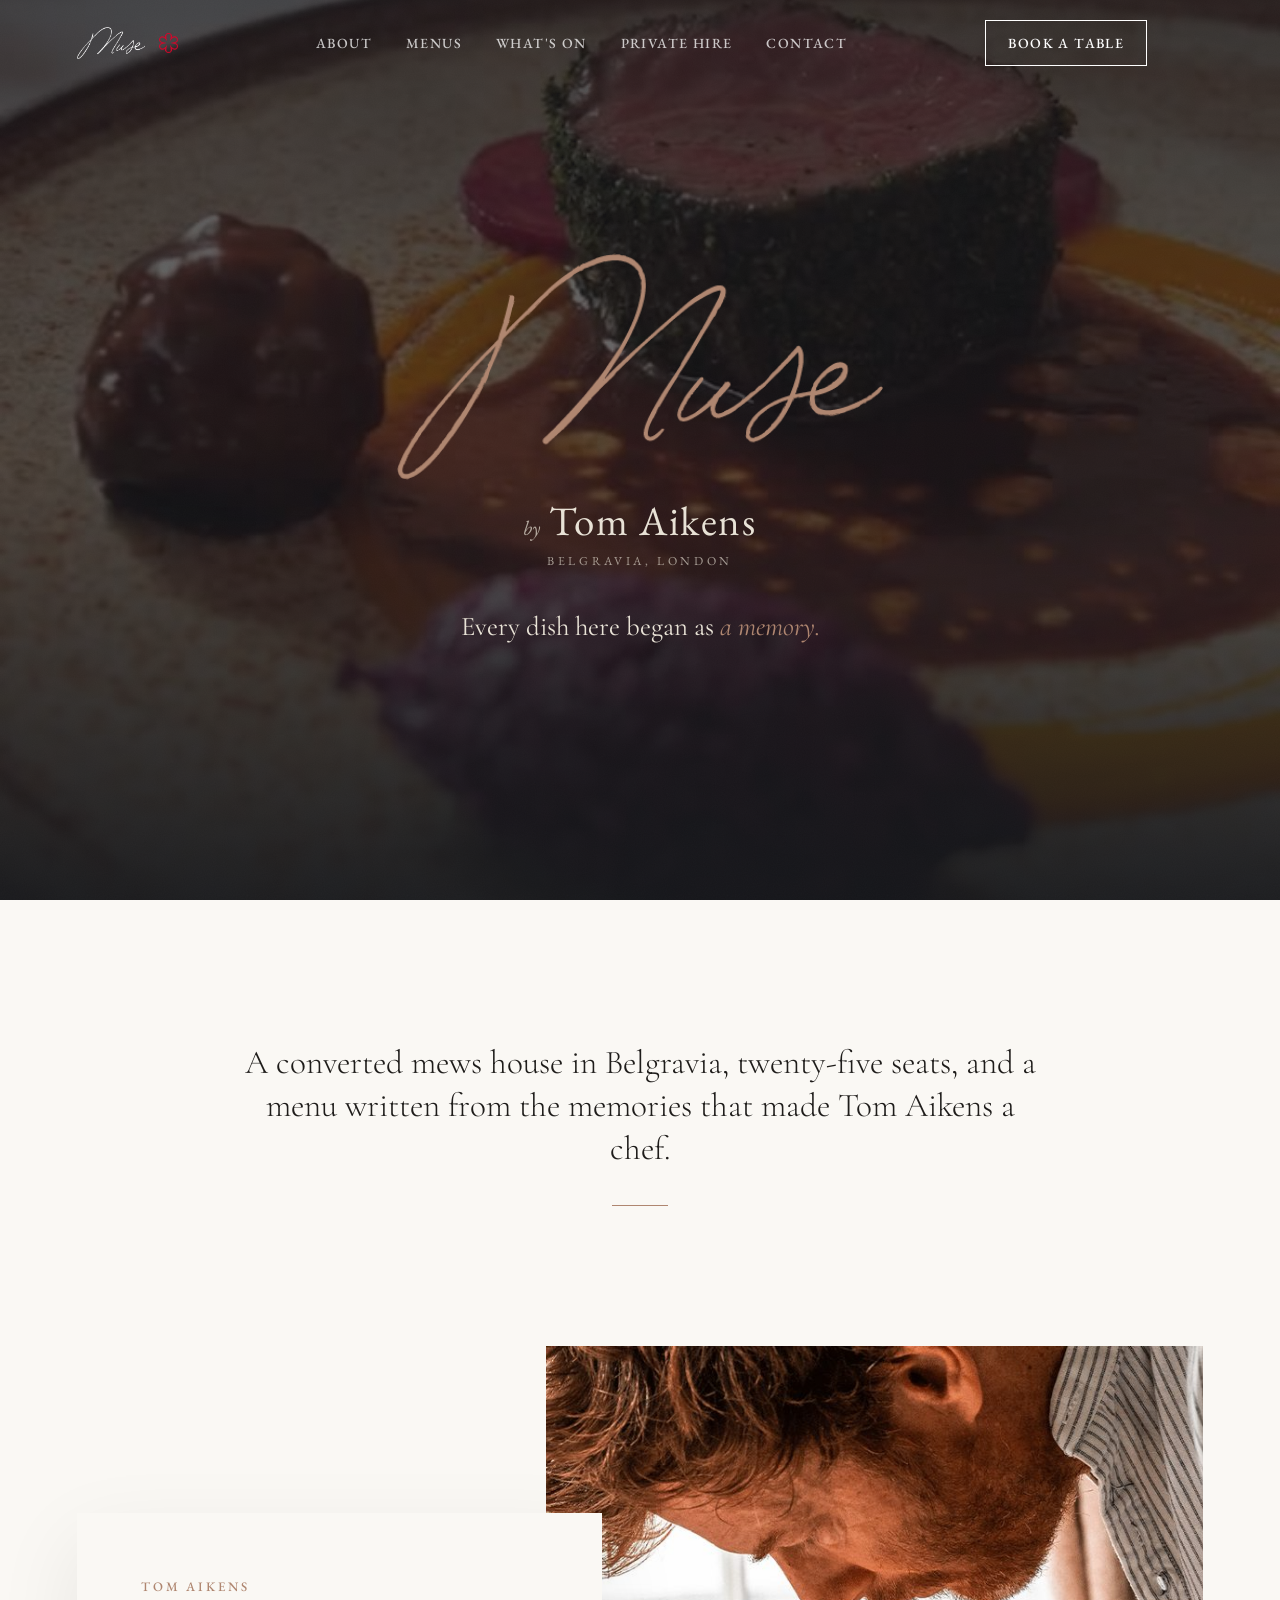
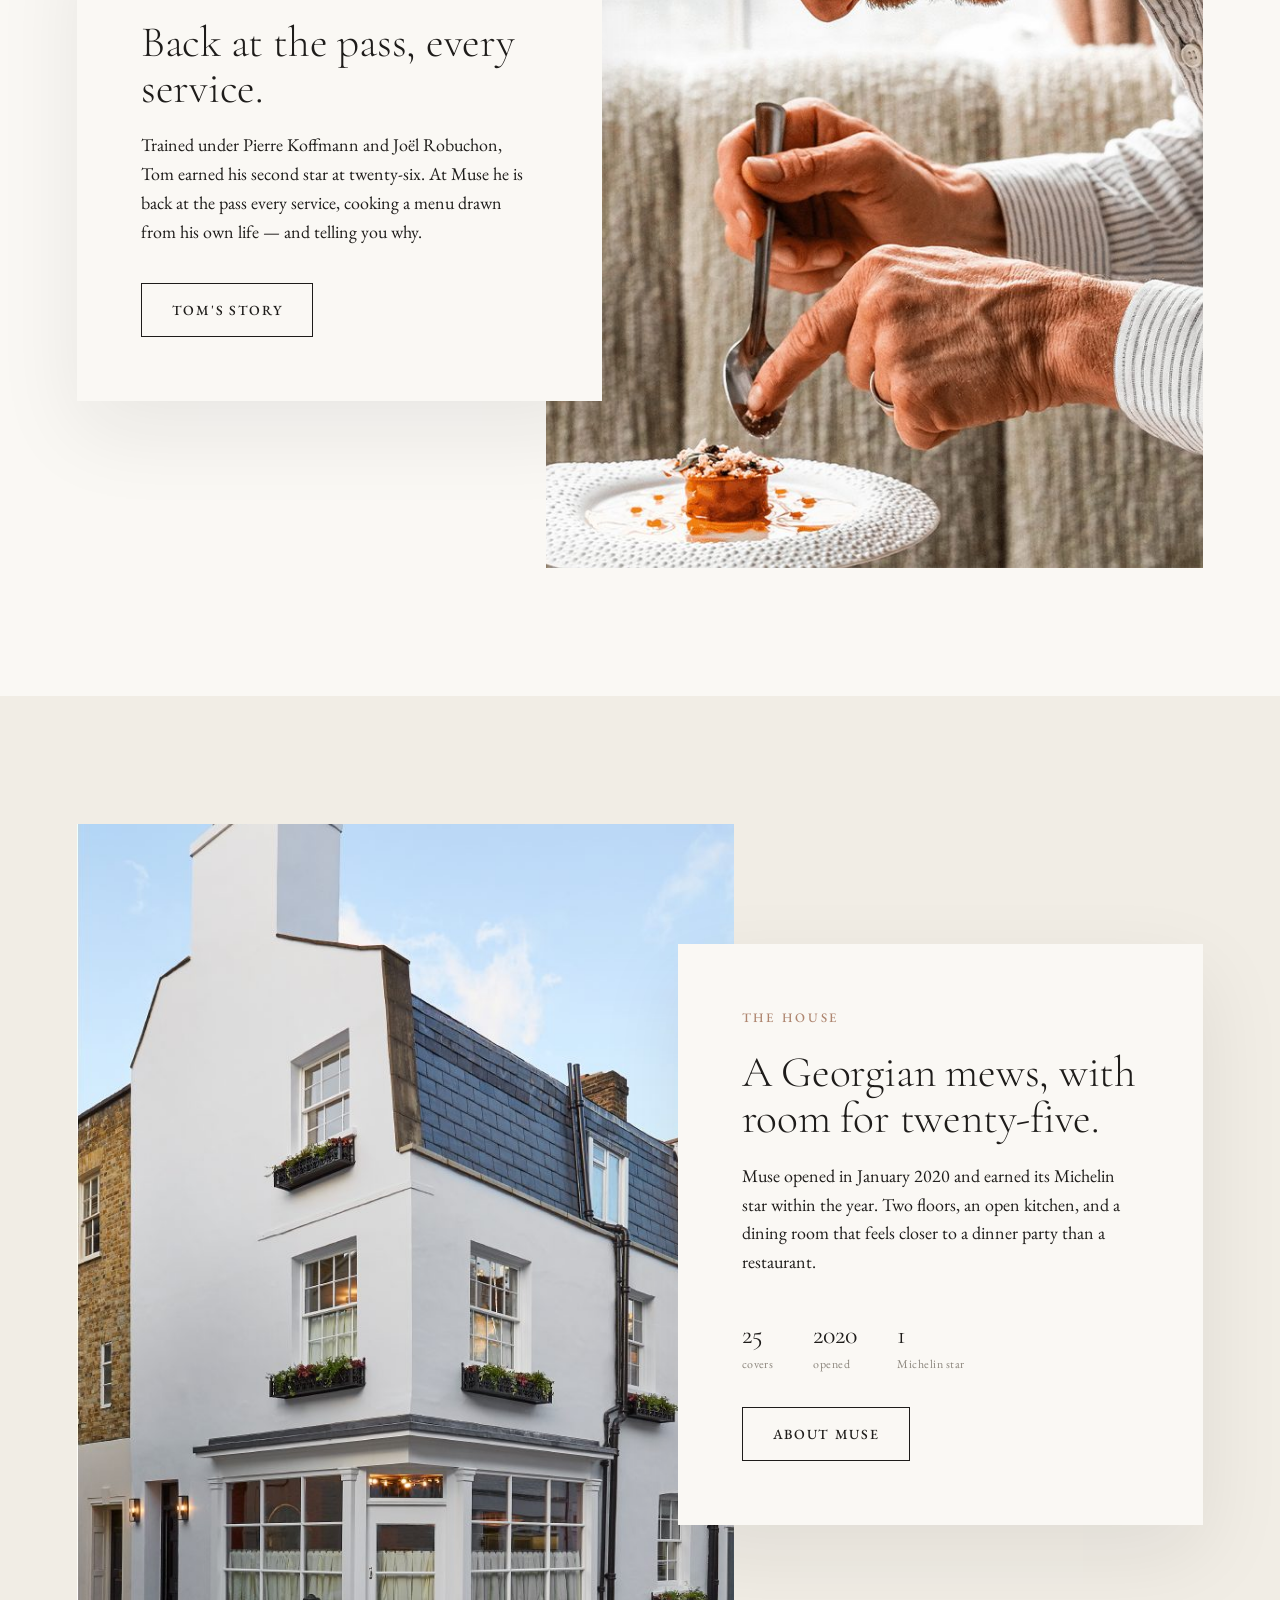
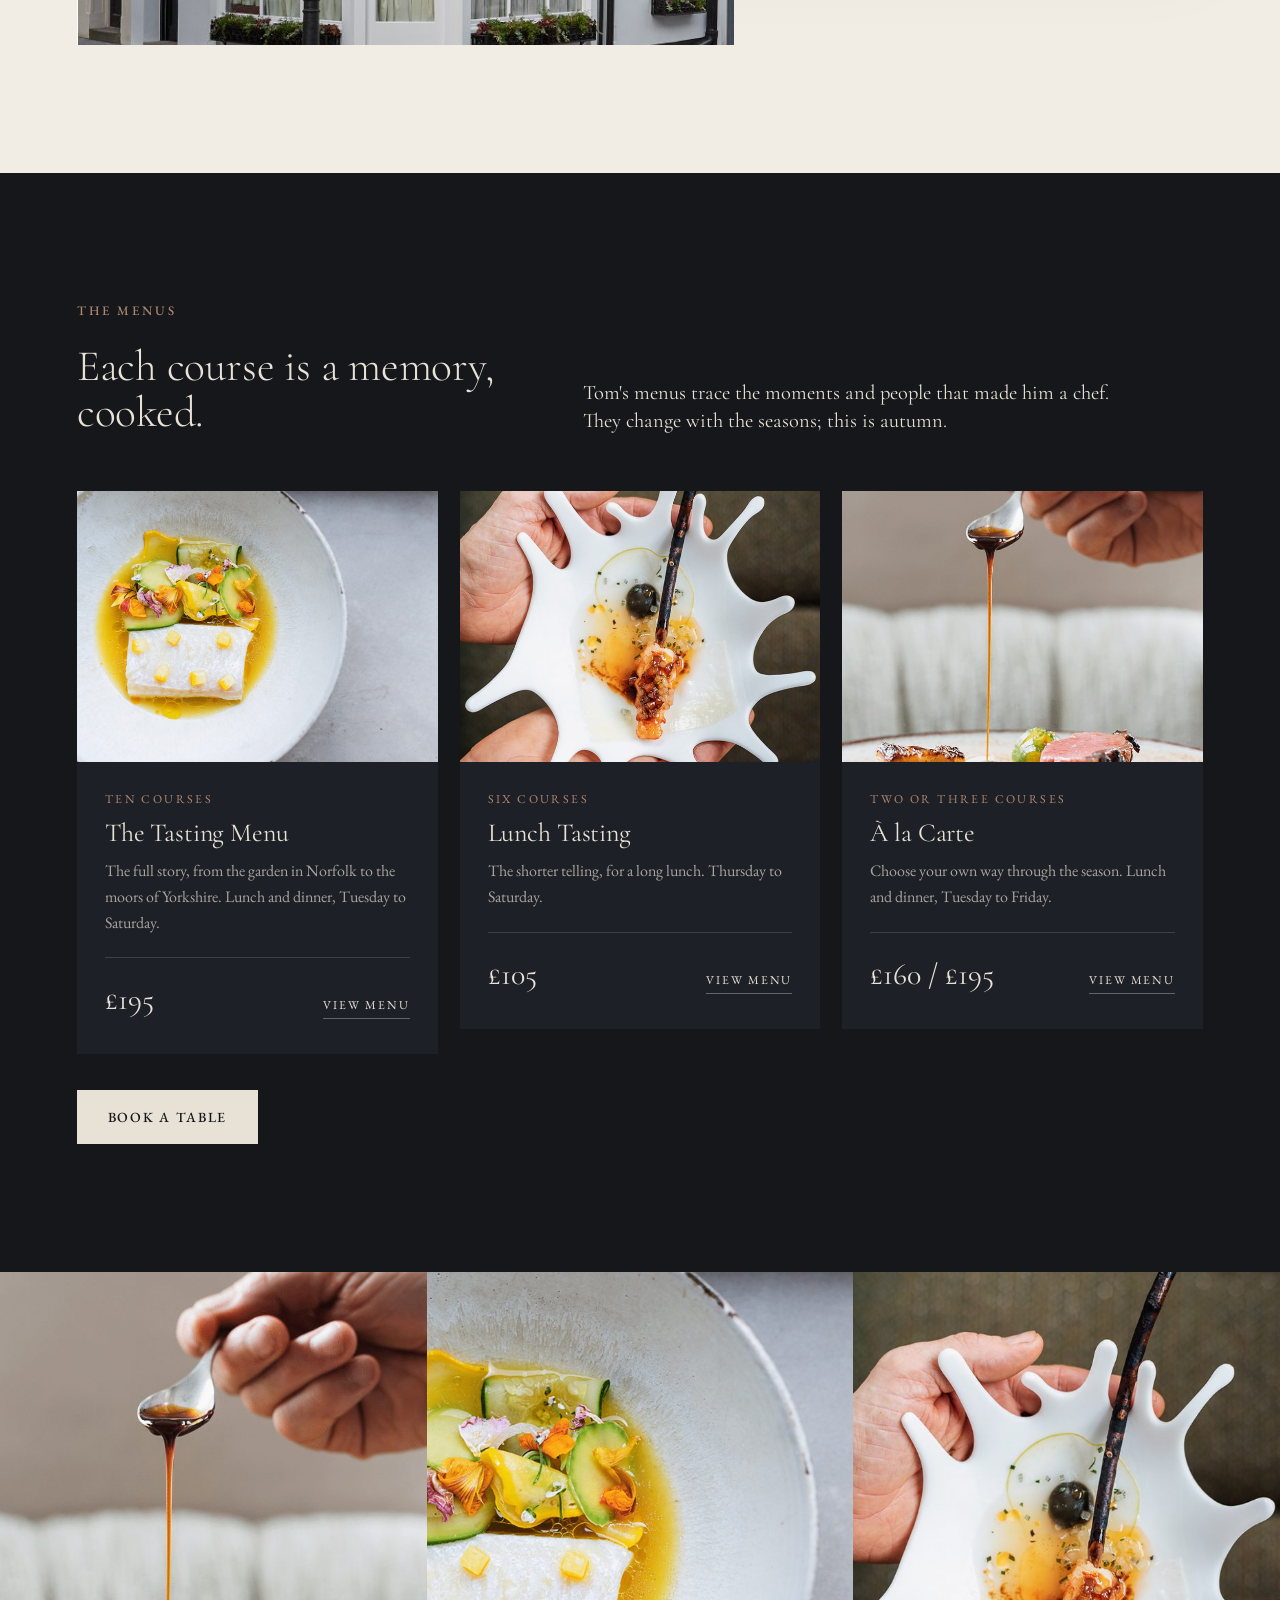
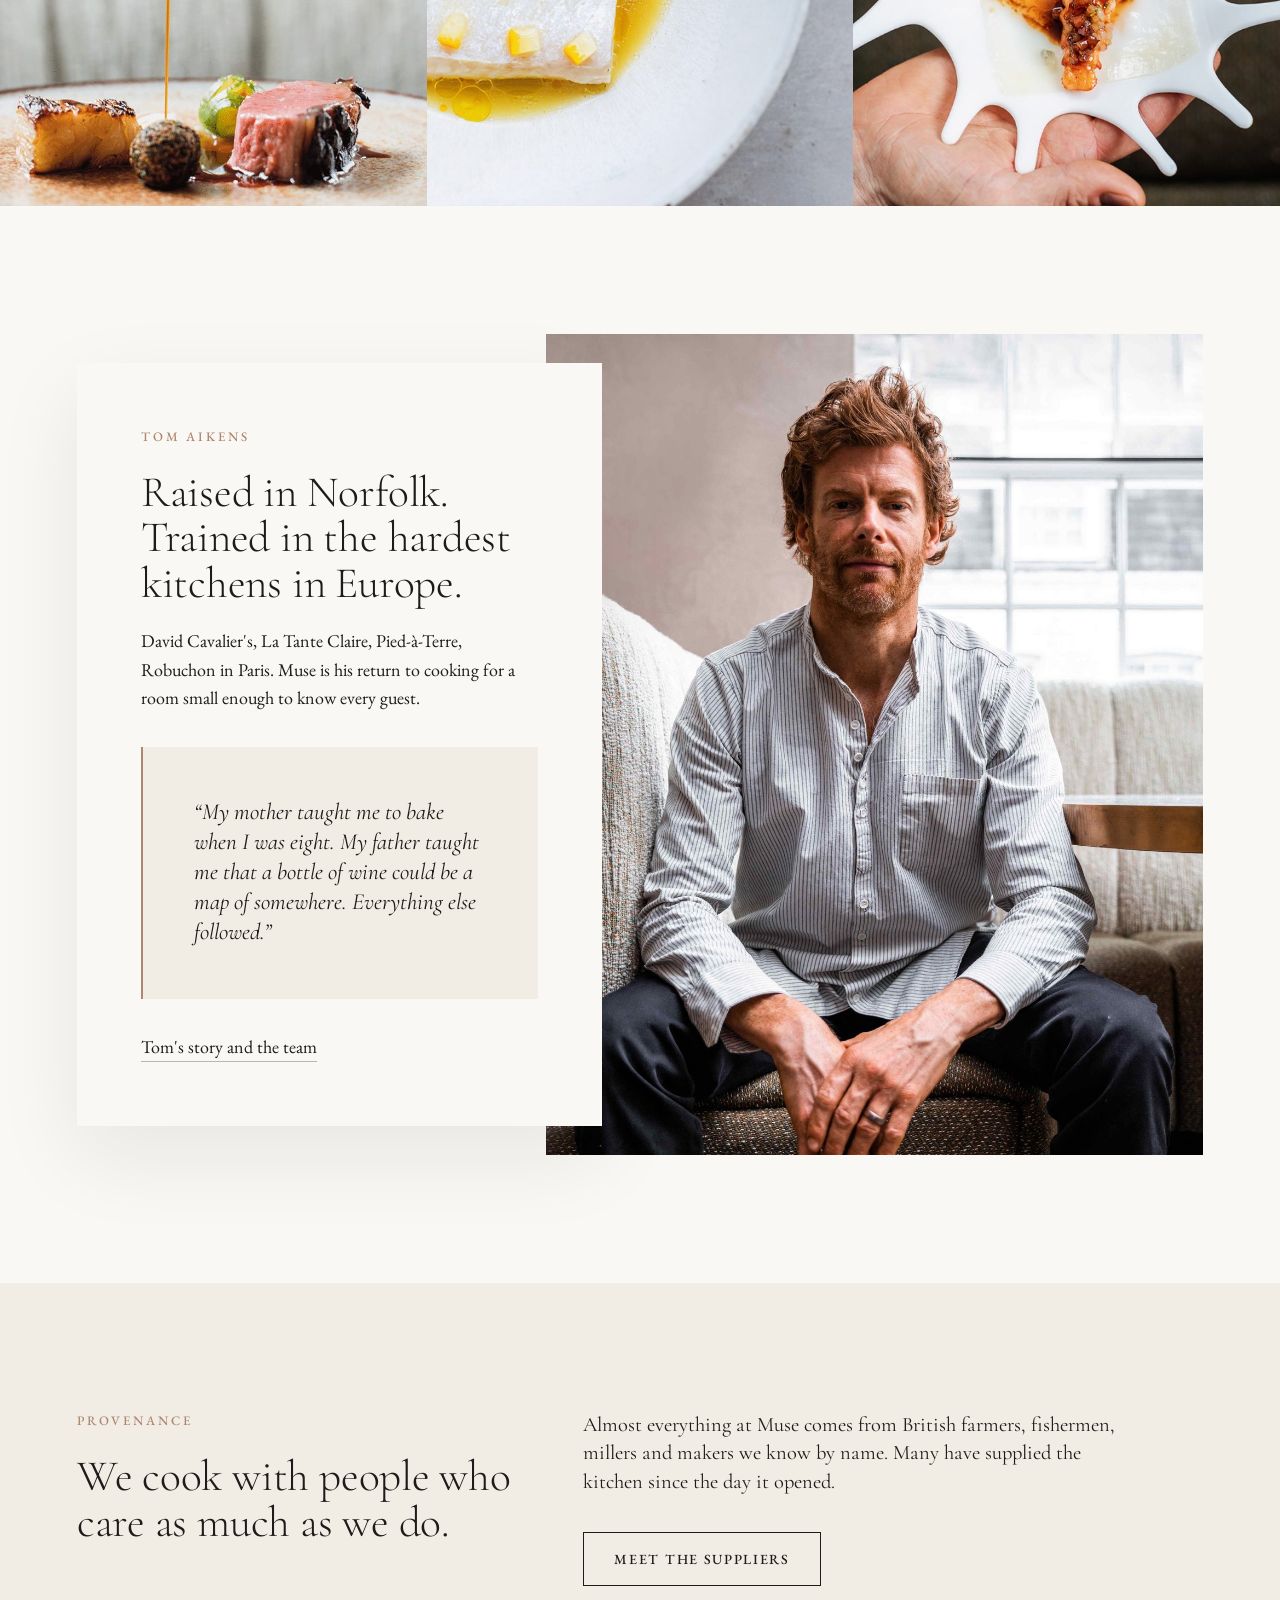
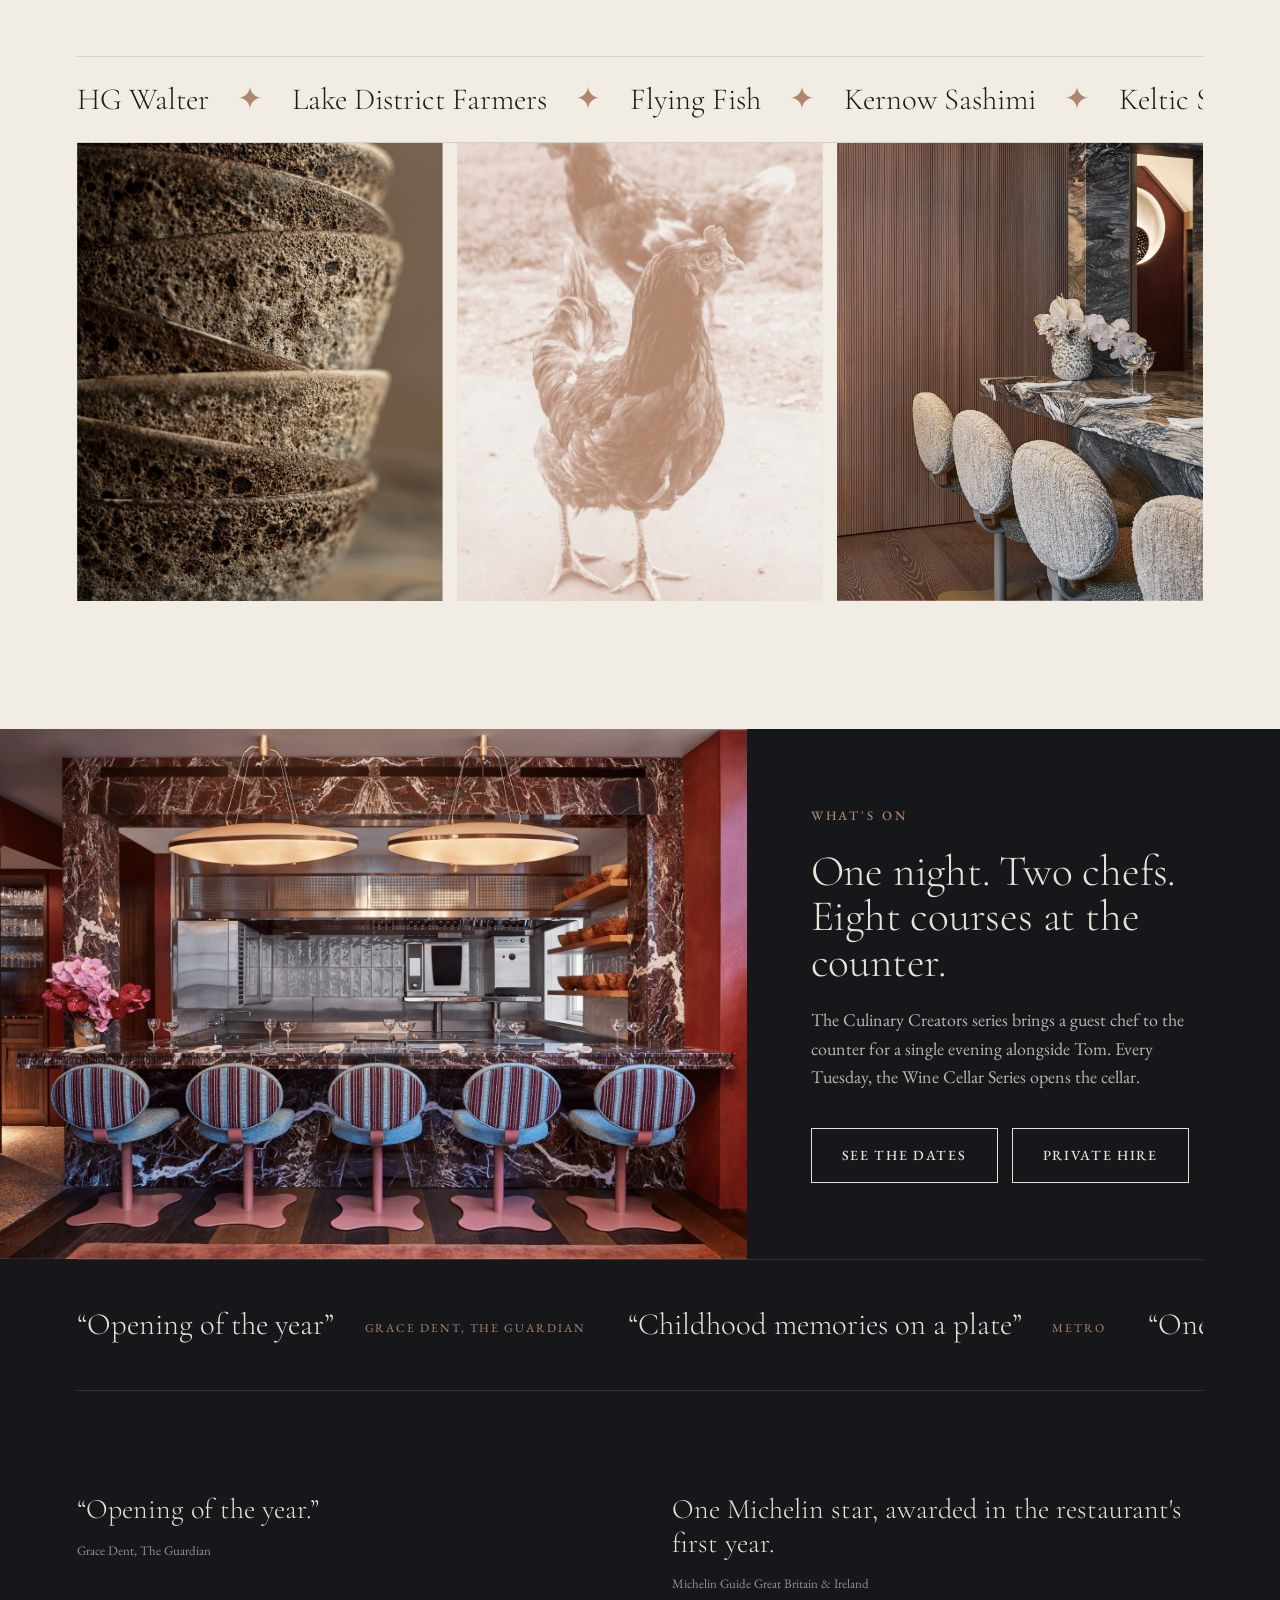
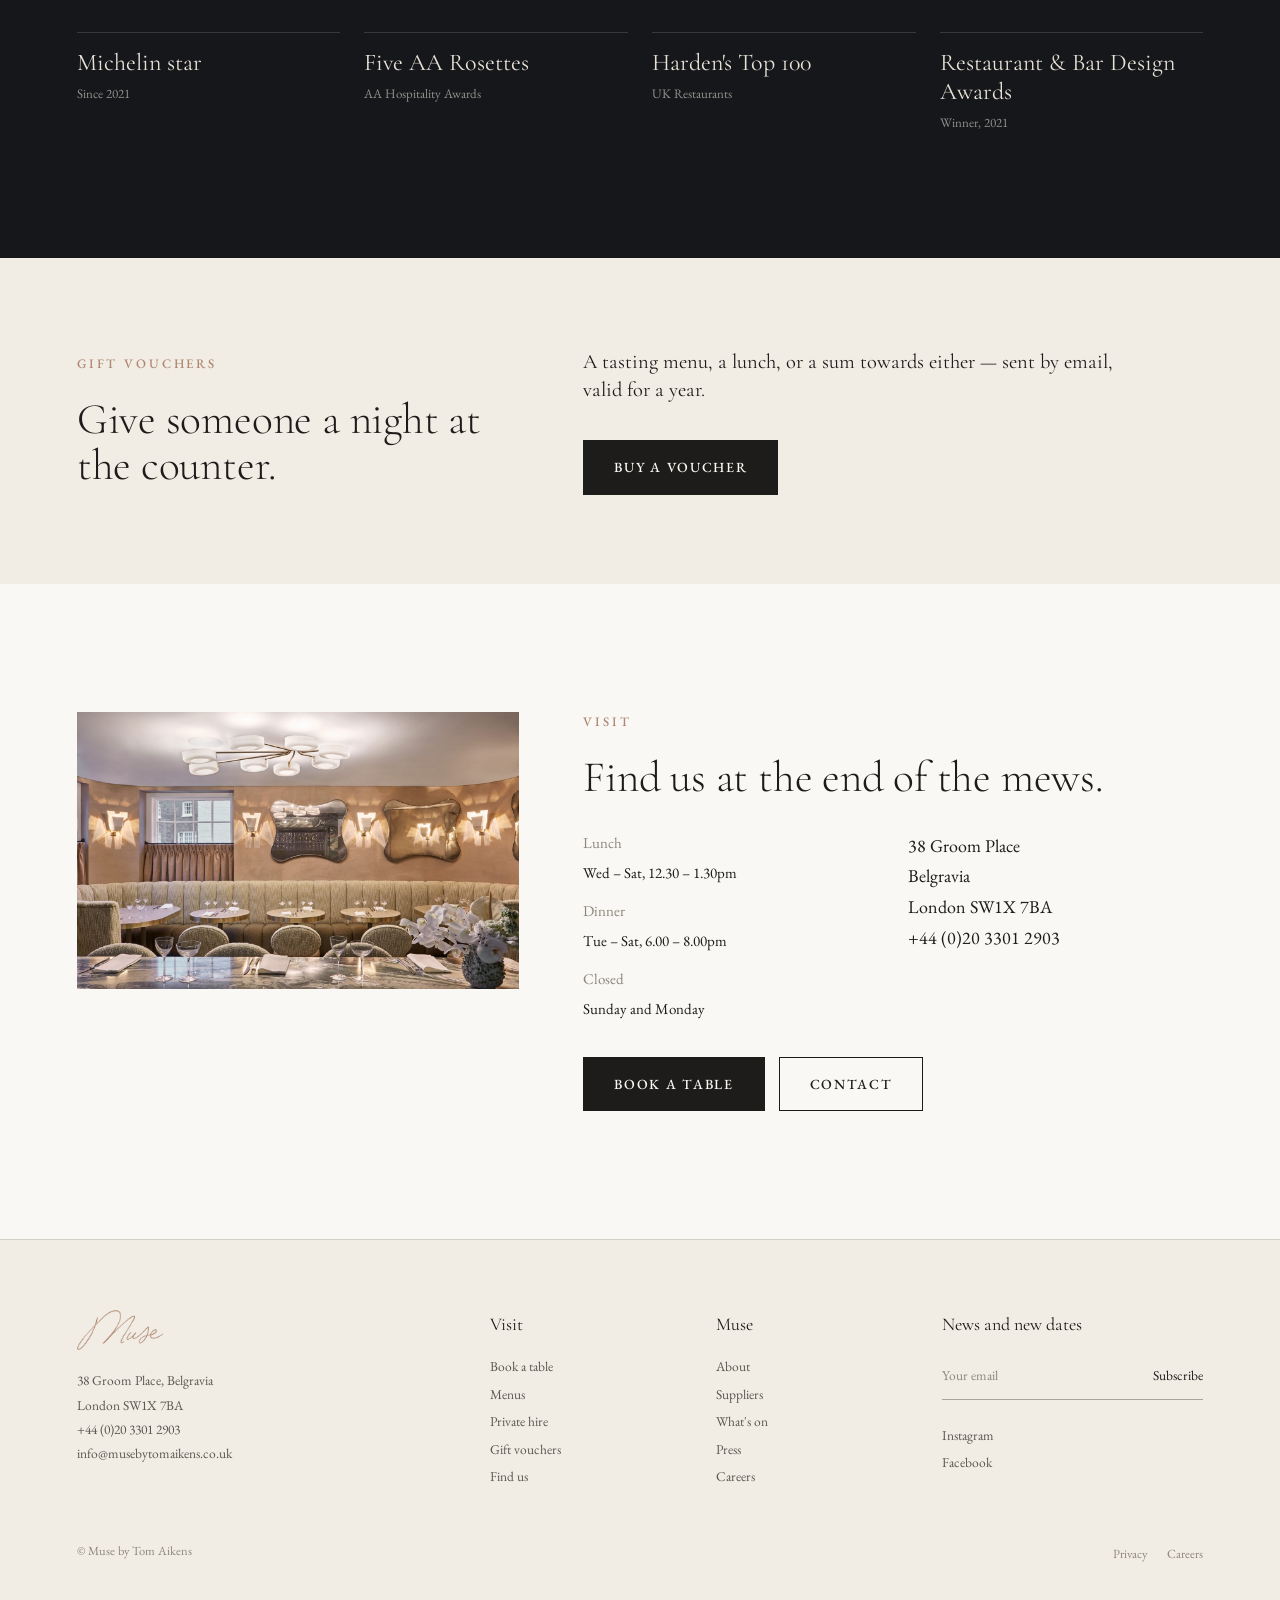
==== index.html @ 941fcb57 "Hero sentence stays centred as the ending changes Co-Authored-By: Claude Fable 5.1 <noreply@anthropi" ====
<!DOCTYPE html>
<html lang="en-GB">
<head>
<meta charset="utf-8">
<meta name="viewport" content="width=device-width, initial-scale=1">
<title>Muse by Tom Aikens — Michelin-starred restaurant, Belgravia</title>
<meta name="description" content="Muse is Tom Aikens' 25-cover Michelin-starred restaurant in a converted mews house in Belgravia. Seasonal tasting menus drawn from the memories that made him a chef.">
<link rel="canonical" href="https://musebytomaikens.co.uk/">
<meta property="og:type" content="website">
<meta property="og:site_name" content="Muse by Tom Aikens">
<meta property="og:title" content="Muse by Tom Aikens — Michelin-starred restaurant, Belgravia">
<meta property="og:description" content="Muse is Tom Aikens' 25-cover Michelin-starred restaurant in a converted mews house in Belgravia. Seasonal tasting menus drawn from the memories that made him a chef.">
<meta property="og:url" content="https://musebytomaikens.co.uk/">
<meta property="og:image" content="https://musebytomaikens.co.uk/img/kitchen-counter.jpg">
<meta name="twitter:card" content="summary_large_image">
<meta name="theme-color" content="#FAF8F4">
<script type="application/ld+json">{"@context":"https://schema.org","@type":"Restaurant","name":"Muse by Tom Aikens","url":"https://musebytomaikens.co.uk/","image":"https://musebytomaikens.co.uk/img/kitchen-counter.jpg","telephone":"+44 20 3301 2903","email":"info@musebytomaikens.co.uk","priceRange":"££££","servesCuisine":"Modern British","address":{"@type":"PostalAddress","streetAddress":"38 Groom Place","addressLocality":"London","addressRegion":"Belgravia","postalCode":"SW1X 7BA","addressCountry":"GB"},"geo":{"@type":"GeoCoordinates","latitude":51.4997,"longitude":-0.1509},"openingHoursSpecification":[{"@type":"OpeningHoursSpecification","dayOfWeek":["Wednesday","Thursday","Friday","Saturday"],"opens":"12:30","closes":"13:30"},{"@type":"OpeningHoursSpecification","dayOfWeek":["Tuesday","Wednesday","Thursday","Friday","Saturday"],"opens":"18:00","closes":"20:00"}],"acceptsReservations":"https://www.sevenrooms.com/reservations/musebytomaikens","founder":{"@type":"Person","name":"Tom Aikens"},"award":["Michelin star","Five AA Rosettes"],"sameAs":["https://www.instagram.com/musebytomaikens","https://www.facebook.com/Muse-by-Tom-Aikens-106260100800055"]}</script>
<link rel="icon" href="img/logo.png">
<link rel="preconnect" href="https://fonts.googleapis.com">
<link rel="preconnect" href="https://fonts.gstatic.com" crossorigin>
<link href="https://fonts.googleapis.com/css2?family=Cormorant+Garamond:ital,wght@0,300;0,400;0,500;1,300;1,400&family=EB+Garamond:ital,wght@0,400;0,500;1,400&display=swap" rel="stylesheet">
<link rel="stylesheet" href="css/site.css?v=21">
</head>
<body>
<a class="sr" href="#main">Skip to content</a>
<header class="nav" id="nav">
  <a href="index.html" class="brand"><img src="img/logo.png" alt="Muse by Tom Aikens" class="logo"><img src="img/michelin.png" alt="One Michelin star" class="star-mark" title="One Michelin star"></a>
  <nav class="navlinks" aria-label="Main"><a href="about.html">About</a><a href="menus.html">Menus</a><a href="whats-on.html">What's On</a><a href="private-hire.html">Private Hire</a><a href="contact.html">Contact</a></nav>
  <div class="nav-right">
    <a class="book" href="https://www.sevenrooms.com/reservations/musebytomaikens" target="_blank" rel="noopener">Book a table</a>
    <button class="burger" id="open" aria-label="Open menu"><span></span><span></span><span></span></button>
  </div>
</header>
<div class="drawer" id="drawer">
  <button class="close" id="close">Close</button>
  <div class="dr-links">
    <a href="index.html" data-img="img/kitchen-counter.jpg">Home</a>
    <a href="about.html" data-img="img/tom.jpg">About</a>
    <a href="menus.html" data-img="img/img1.jpg">Menus</a>
    <a href="whats-on.html" data-img="img/culinary-creators.jpg">What's On</a>
    <a href="private-hire.html" data-img="img/private-party-1.jpg">Private Hire</a>
    <a href="suppliers.html" data-img="img/our-suppliers.jpg">Suppliers</a>
    <a href="gallery.html" data-img="img/dining-area.jpg">Gallery</a>
    <a href="press.html" data-img="img/drinks-cab.jpg">Press</a>
    <a href="contact.html" data-img="img/muse-building.jpg">Contact</a>
    <a href="https://musebytomaikens.vouchable.co.uk" target="_blank" rel="noopener" data-img="img/img2.jpg">Gift vouchers</a>
    <a class="book" href="https://www.sevenrooms.com/reservations/musebytomaikens" target="_blank" rel="noopener">Book a table</a>
  </div>
  <div class="dr-side">
    <div class="dr-pic"><img src="img/kitchen-counter.jpg" alt="" id="drimg"></div>
    <div class="dr-meta">
      <div><h4>Find us</h4>38 Groom Place, Belgravia<br>London SW1X 7BA<br><a href="tel:+442033012903">+44 (0)20 3301 2903</a></div>
      <div><h4>Hours</h4>Lunch Wed – Sat, 12.30 – 1.30pm<br>Dinner Tue – Sat, 6.00 – 8.00pm<br>Closed Sunday and Monday</div>
      <div><h4>Follow</h4><a href="https://www.instagram.com/musebytomaikens" target="_blank" rel="noopener">Instagram</a><br><a href="https://www.facebook.com/Muse-by-Tom-Aikens-106260100800055" target="_blank" rel="noopener">Facebook</a></div>
    </div>
  </div>
  <div class="foot">38 Groom Place, Belgravia &nbsp;·&nbsp; +44 (0)20 3301 2903</div>
</div>
<main id="main">
<div class="hero-pin"><section class="hero" aria-label="Introduction">
  <div class="grain"></div>
  <img class="lady" id="lady" src="img/muse-lady.png" alt="" aria-hidden="true">
  <div class="bg" id="herobg"><video id="herovid" muted loop playsinline preload="auto" poster="img/hero-poster.jpg" aria-hidden="true"><source src="img/hero.mp4" type="video/mp4"></video></div>
  <div class="hero-title" id="title">
    <h1 class="raw"><img src="img/logo.png" alt="Muse" class="script"></h1>
    <div class="by"><span class="by-pre">by</span> <span class="by-name">Tom Aikens</span><span class="by-place">Belgravia, London</span></div>
    <p class="thesis"><span class="fixed">Every dish here began as</span> <span class="memories" aria-live="polite"><a class="memory" href="menus.html#tasting">a memory.</a><a class="memory" href="menus.html#c1">a morning baking with my mother.</a><a class="memory" href="menus.html#c1">fruit picked with my brother Robert.</a><a class="memory" href="menus.html#c7">a bottle my father opened.</a><a class="memory" href="menus.html#c6">shellfish landing in a Paris kitchen.</a><a class="memory" href="menus.html#c3">two stars at twenty-six.</a><a class="memory" href="menus.html#c8">wild grouse from the Pennine moors.</a></span></p>
  </div>
</section></div>

<section class="statement">
  <p>A converted mews house in Belgravia, twenty-five seats, and a menu written from the memories that made Tom Aikens a chef.</p>
  <div class="rule"></div>
</section>

<section id="chef" style="padding-top:0">
  <div class="overlap flip">
    <div class="text">
      <div class="chapter">Tom Aikens</div>
      <h2>Back at the pass, every service.</h2>
      <p style="margin-top:20px">Trained under Pierre Koffmann and Joël Robuchon, Tom earned his second star at twenty-six. At Muse he is back at the pass every service, cooking a menu drawn from his own life — and telling you why.</p>
      <div class="cta"><a class="btn" href="about.html">Tom's story</a></div>
    </div>
    <div class="ph reveal big plx" data-plx="14"><img src="img/img2.jpg" alt="Tom Aikens plating at the pass" loading="lazy"></div>
  </div>
</section>

<section id="house" class="tint">
  <div class="overlap">
    <div class="ph reveal big plx" data-plx="14"><img src="img/muse-building.jpg" alt="The Muse mews house on Groom Place" loading="lazy"></div>
    <div class="text">
      <div class="chapter">The house</div>
      <h2>A Georgian mews, with room for twenty-five.</h2>
      <p style="margin-top:20px">Muse opened in January 2020 and earned its Michelin star within the year. Two floors, an open kitchen, and a dining room that feels closer to a dinner party than a restaurant.</p>
      <div class="facts"><div>25<small>covers</small></div><div>2020<small>opened</small></div><div>1<small>Michelin star</small></div></div>
      <div class="cta"><a class="btn" href="about.html">About Muse</a></div>
    </div>
  </div>
</section>

<section class="dark" id="menus">
  <div class="grid g-2" style="align-items:end;margin-bottom:56px">
    <div><div class="chapter">The menus</div><h2>Each course is a memory, cooked.</h2></div>
    <p class="lede">Tom's menus trace the moments and people that made him a chef. They change with the seasons; this is autumn.</p>
  </div>
  <div class="menu-cards">
    <a class="mcard" href="menus.html#tasting"><div class="flip">
      <div class="face">
        <div class="ph"><img src="img/img1.jpg" alt="A course from the tasting menu" loading="lazy"></div>
        <div class="mc-body"><div class="mc-k">Ten courses</div><h3>The Tasting Menu</h3><p>The full story, from the garden in Norfolk to the moors of Yorkshire. Lunch and dinner, Tuesday to Saturday.</p><div class="mc-foot"><span class="mc-price">£195</span><span class="mc-link">View menu</span></div></div>
      </div>
      <div class="face back"><div><div class="mc-k">From the ten courses</div><ol><li><i>From a Humble Beginning</i>Onion, Truffle, Egg Yolk</li><li><i>French Jealousy!</i>Scallop, Artichoke, Apple</li><li><i>Made in Great Britain</i>Grouse, Turnip, Elderberries</li><li><i>Life Has Never Been So Sweet</i>Plum, Cardamom, Grains</li></ol></div><span class="mc-link">All ten courses</span></div>
    </div></a>
    <a class="mcard" href="menus.html#lunch"><div class="flip">
      <div class="face">
        <div class="ph"><img src="img/img3.jpg" alt="A course at lunch" loading="lazy"></div>
        <div class="mc-body"><div class="mc-k">Six courses</div><h3>Lunch Tasting</h3><p>The shorter telling, for a long lunch. Thursday to Saturday.</p><div class="mc-foot"><span class="mc-price">£105</span><span class="mc-link">View menu</span></div></div>
      </div>
      <div class="face back"><div><div class="mc-k">From the six courses</div><ol><li><i>Forever Picking</i>Snacks of the season</li><li><i>Making &amp; Breaking</i>Sourdough, cultured butter</li><li><i>The Love Affair Continues</i>Turbot, Duck Confit, Mash</li><li><i>Life Has Never Been So Sweet</i>Plum, Cardamom, Grains</li></ol></div><span class="mc-link">The six courses</span></div>
    </div></a>
    <a class="mcard" href="menus.html#alacarte"><div class="flip">
      <div class="face">
        <div class="ph"><img src="img/img4.jpg" alt="Sauce poured at the table" loading="lazy"></div>
        <div class="mc-body"><div class="mc-k">Two or three courses</div><h3>À la Carte</h3><p>Choose your own way through the season. Lunch and dinner, Tuesday to Friday.</p><div class="mc-foot"><span class="mc-price">£160 / £195</span><span class="mc-link">View menu</span></div></div>
      </div>
      <div class="face back"><div><div class="mc-k">Choose from</div><ol><li><i>To begin</i>Onion, Truffle, Egg Yolk <em style="color:var(--copper)">or</em> Crab, Celeriac, Pear</li><li><i>Then</i>Turbot, Duck Confit, Mash <em style="color:var(--copper)">or</em> Grouse, Turnip, Elderberries</li><li><i>To finish</i>Figs &amp; Leaves <em style="color:var(--copper)">or</em> Plum, Cardamom, Grains</li></ol></div><span class="mc-link">The à la carte</span></div>
    </div></a>
  </div>
  <div class="cta"><a class="btn solid" href="https://www.sevenrooms.com/reservations/musebytomaikens" target="_blank" rel="noopener">Book a table</a></div>
</section>

<section class="bleed-row">
  <div class="ph reveal plx" data-plx="12"><img src="img/img4.jpg" alt="Sauce poured at the table" loading="lazy"></div><div class="ph reveal plx" data-plx="18"><img src="img/img1.jpg" alt="A course from the tasting menu" loading="lazy"></div><div class="ph reveal plx" data-plx="12"><img src="img/img3.jpg" alt="A course" loading="lazy"></div>
</section>

<section id="tom">
  <div class="overlap flip">
    <div class="text">
      <div class="chapter">Tom Aikens</div>
      <h2>Raised in Norfolk. Trained in the hardest kitchens in Europe.</h2>
      <p style="margin-top:20px">David Cavalier's, La Tante Claire, Pied-à-Terre, Robuchon in Paris. Muse is his return to cooking for a room small enough to know every guest.</p>
      <blockquote class="quote-card" style="margin:34px 0"><p class="pull" style="margin:0">“My mother taught me to bake when I was eight. My father taught me that a bottle of wine could be a map of somewhere. Everything else followed.”</p></blockquote>
      <a class="tl" href="about.html">Tom's story and the team</a>
    </div>
    <div class="ph reveal big plx" data-plx="16"><img src="img/tom.jpg" alt="Tom Aikens at Muse" loading="lazy"></div>
  </div>
</section>

<section class="tint" id="provenance">
  <div class="grid g-2">
    <div><div class="chapter">Provenance</div><h2>We cook with people who care as much as we do.</h2></div>
    <div><p class="lede">Almost everything at Muse comes from British farmers, fishermen, millers and makers we know by name. Many have supplied the kitchen since the day it opened.</p><div class="cta"><a class="btn" href="suppliers.html">Meet the suppliers</a></div></div>
  </div>
  <div class="ticker" style="margin-top:70px"><span>HG Walter <i>✦</i> Lake District Farmers <i>✦</i> Flying Fish <i>✦</i> Kernow Sashimi <i>✦</i> Keltic Seafare <i>✦</i> Hodmedod's <i>✦</i> Shipton Mill <i>✦</i> Shrub <i>✦</i> Nurtured in Norfolk <i>✦</i> Old Hall Farm <i>✦</i> Barsham Brewery <i>✦</i> Pump Street Chocolate <i>✦</i> Rare Tea Company <i>✦</i> Blenheim Forge <i>✦</i> HG Walter <i>✦</i> Lake District Farmers <i>✦</i> Flying Fish <i>✦</i> Kernow Sashimi <i>✦</i> Keltic Seafare <i>✦</i> Hodmedod's <i>✦</i> Shipton Mill <i>✦</i> Shrub <i>✦</i> Nurtured in Norfolk <i>✦</i> Old Hall Farm <i>✦</i> Barsham Brewery <i>✦</i> Pump Street Chocolate <i>✦</i> Rare Tea Company <i>✦</i> Blenheim Forge <i>✦</i> </span></div>
  <div class="bleed-row" style="margin-top:0;gap:14px"><div class="ph reveal " ><img src="img/gallery-1.jpg" alt="Hand-thrown bowls" loading="lazy"></div><div class="ph reveal " ><img src="img/our-suppliers.jpg" alt="A hen at one of our farms" loading="lazy"></div><div class="ph reveal " ><img src="img/gallery-3.jpg" alt="The counter stools" loading="lazy"></div></div>
</section>

<section class="split" id="on">
  <div class="ph"><img src="img/kitchen-counter.jpg" alt="The counter at Muse" loading="lazy"></div>
  <div class="panel">
    <div class="chapter">What's on</div>
    <h2>One night. Two chefs. Eight courses at the counter.</h2>
    <p style="margin-top:20px">The Culinary Creators series brings a guest chef to the counter for a single evening alongside Tom. Every Tuesday, the Wine Cellar Series opens the cellar.</p>
    <div class="cta"><a class="btn" href="whats-on.html">See the dates</a><a class="btn" href="private-hire.html">Private hire</a></div>
  </div>
</section>

<section class="dark" id="press" style="padding-top:0">
  <div class="reel"><span><q>Opening of the year</q><cite>Grace Dent, The Guardian</cite><q>Childhood memories on a plate</q><cite>Metro</cite><q>One of the best chef's tables in London</q><cite>Square Meal</cite><q>Dining gets personal</q><cite>Elite Traveler</cite><q>Among London's most romantic restaurants</q><cite>ELLE</cite></span><span aria-hidden="true"><q>Opening of the year</q><cite>Grace Dent, The Guardian</cite><q>Childhood memories on a plate</q><cite>Metro</cite><q>One of the best chef's tables in London</q><cite>Square Meal</cite><q>Dining gets personal</q><cite>Elite Traveler</cite><q>Among London's most romantic restaurants</q><cite>ELLE</cite></span></div>
  <div class="grid g-2" style="grid-template-columns:1fr 1fr;margin-top:clamp(60px,8vw,120px)">
    <blockquote class="quote">“Opening of the year.”<cite>Grace Dent, The Guardian</cite></blockquote>
    <blockquote class="quote">One Michelin star, awarded in the restaurant's first year.<cite>Michelin Guide Great Britain &amp; Ireland</cite></blockquote>
  </div>
  <div class="awards"><div>Michelin star<small>Since 2021</small></div><div>Five AA Rosettes<small>AA Hospitality Awards</small></div><div>Harden's Top 100<small>UK Restaurants</small></div><div>Restaurant &amp; Bar Design Awards<small>Winner, 2021</small></div></div>
</section>

<section class="tint" id="vouchers" style="padding-top:clamp(60px,7vw,100px);padding-bottom:clamp(60px,7vw,100px)">
  <div class="grid g-2" style="align-items:center">
    <div><div class="chapter">Gift vouchers</div><h2>Give someone a night at the counter.</h2></div>
    <div><p class="lede">A tasting menu, a lunch, or a sum towards either — sent by email, valid for a year.</p><div class="cta"><a class="btn solid" href="https://musebytomaikens.vouchable.co.uk" target="_blank" rel="noopener">Buy a voucher</a></div></div>
  </div>
</section>

<section id="visit">
  <div class="grid g-2">
    <div class="ph reveal wide plx" data-plx="14"><img src="img/dining-area.jpg" alt="The dining room at Muse" loading="lazy"></div>
    <div>
      <div class="chapter">Visit</div>
      <h2>Find us at the end of the mews.</h2>
      <div class="grid" style="grid-template-columns:1fr 1fr;gap:30px;margin-top:30px">
        <dl class="spec" style="grid-template-columns:1fr"><dt>Lunch</dt><dd>Wed – Sat, 12.30 – 1.30pm</dd><dt style="margin-top:8px">Dinner</dt><dd>Tue – Sat, 6.00 – 8.00pm</dd><dt style="margin-top:8px">Closed</dt><dd>Sunday and Monday</dd></dl>
        <address style="font-style:normal;line-height:1.7">38 Groom Place<br>Belgravia<br>London SW1X 7BA<br><a href="tel:+442033012903">+44 (0)20 3301 2903</a></address>
      </div>
      <div class="cta"><a class="btn solid" href="https://www.sevenrooms.com/reservations/musebytomaikens" target="_blank" rel="noopener">Book a table</a><a class="btn" href="contact.html">Contact</a></div>
    </div>
  </div>
</section>
</main>
<footer>
  <div class="foot-grid">
    <div>
      <img src="img/logo.png" alt="Muse by Tom Aikens" class="logo" style="height:40px;margin-bottom:18px">
      <address>38 Groom Place, Belgravia<br>London SW1X 7BA<br><a href="tel:+442033012903">+44 (0)20 3301 2903</a><br><a href="mailto:info@musebytomaikens.co.uk">info@musebytomaikens.co.uk</a></address>
    </div>
    <div>
      <h4>Visit</h4>
      <nav><a href="https://www.sevenrooms.com/reservations/musebytomaikens" target="_blank" rel="noopener">Book a table</a><a href="menus.html">Menus</a><a href="private-hire.html">Private hire</a><a href="https://musebytomaikens.vouchable.co.uk" target="_blank" rel="noopener">Gift vouchers</a><a href="contact.html">Find us</a></nav>
    </div>
    <div>
      <h4>Muse</h4>
      <nav><a href="about.html">About</a><a href="suppliers.html">Suppliers</a><a href="whats-on.html">What's on</a><a href="press.html">Press</a><a href="careers.html">Careers</a></nav>
    </div>
    <div>
      <h4>News and new dates</h4>
      <form class="news"><label class="sr" for="em">Email</label><input id="em" type="email" placeholder="Your email" required><button type="submit">Subscribe</button></form>
      <nav style="margin-top:22px"><a href="https://www.instagram.com/musebytomaikens" target="_blank" rel="noopener">Instagram</a><a href="https://www.facebook.com/Muse-by-Tom-Aikens-106260100800055" target="_blank" rel="noopener">Facebook</a></nav>
    </div>
  </div>
  <div class="foot-bot">
    <div>© Muse by Tom Aikens</div>
    <nav><a href="privacy.html">Privacy</a><a href="careers.html">Careers</a></nav>
  </div>
</footer>
<script src="js/site.js?v=21"></script>
</body>
</html>
---- css/site.css ----
:root{
  --paper:#FAF8F4; --paper-2:#F1EDE5; --stone:#E6E0D6; --ink:#1E1C1A; --ink-2:#5C5750; --mist:#8C867D;
  --copper:#AF8670; --copper-2:#8F6B56; --sage:#E3E7E0; --sage-ink:#4E5A4B; --line:rgba(30,28,26,.14);
  --serif:'Cormorant Garamond',Georgia,serif; --sans:'EB Garamond',Georgia,serif;
  --gutter:clamp(24px,6vw,96px);
}
*{box-sizing:border-box;margin:0;padding:0}
html{scroll-behavior:smooth}
body{font-family:var(--sans);font-weight:400;color:var(--ink);background:var(--paper);line-height:1.6;-webkit-font-smoothing:antialiased;font-size:18px}
a{color:inherit;text-decoration:none}
img{display:block;max-width:100%}
:focus-visible{outline:2px solid var(--copper);outline-offset:3px}
.sr{position:absolute;width:1px;height:1px;overflow:hidden;clip:rect(0 0 0 0)}

h1,h2,h3,.display{font-family:var(--serif);font-weight:300;line-height:1.05;letter-spacing:-.005em}
h1{font-size:clamp(40px,4.8vw,68px)}
h2{font-size:clamp(32px,3.4vw,50px)}
h3{font-size:clamp(22px,2vw,28px);font-weight:400}
p{max-width:34em}
.lede{font-family:var(--serif);font-size:clamp(20px,1.6vw,24px);line-height:1.38;max-width:26em;color:var(--ink)}
.small{font-size:15px}
.mute{color:var(--ink-2)}
.chapter{font-family:var(--sans);font-size:13px;letter-spacing:.22em;text-transform:uppercase;color:var(--copper);margin-bottom:22px;font-weight:500}
.rule{height:1px;background:var(--line)}
b,strong{font-weight:500}

/* nav */
.nav{position:fixed;inset:0 0 auto 0;z-index:50;display:flex;align-items:center;justify-content:space-between;padding:20px var(--gutter);transition:transform .5s ease,background .4s,box-shadow .4s}
.nav.hide{transform:translateY(-110%)}
.nav.solid{background:rgba(250,248,244,.9);backdrop-filter:blur(10px);box-shadow:0 1px 0 var(--line)}
.logo{height:32px;width:auto}
.brand{display:flex;align-items:center;gap:14px}
.star-mark{height:20px;width:auto}
.navlinks{display:flex;gap:34px;font-size:14px;letter-spacing:.1em;font-weight:500;text-transform:uppercase;white-space:nowrap}
.navlinks a{position:relative;padding:4px 0;color:var(--ink-2)}
.navlinks a.on,.navlinks a:hover{color:var(--ink)}
.navlinks a::after{content:"";position:absolute;left:0;right:100%;bottom:0;height:1px;background:var(--copper);transition:right .35s ease}
.navlinks a:hover::after,.navlinks a.on::after{right:0}
.book{border:1px solid var(--ink);padding:11px 22px;font-size:14px;letter-spacing:.1em;text-transform:uppercase;font-weight:500;transition:background .3s,color .3s;white-space:nowrap}
.book:hover{background:var(--ink);color:var(--paper)}
.nav-right{display:flex;align-items:center;gap:22px}
.burger{display:flex;flex-direction:column;justify-content:center;gap:6px;width:34px;height:34px;background:none;border:0;cursor:pointer;padding:0;color:inherit}
.burger span{display:block;height:2px;background:currentColor;transition:transform .3s,opacity .3s}
.burger:hover span:nth-child(2){transform:scaleX(.6);transform-origin:left}
@media (max-width:900px){.navlinks{display:none}}
@media (max-width:560px){.nav .book{display:none}}
.drawer{position:fixed;inset:0;z-index:60;background:var(--paper);padding:84px var(--gutter) 36px;display:flex;flex-direction:column;gap:4px;overflow:auto;opacity:0;visibility:hidden;clip-path:inset(0 0 100% 0);transition:clip-path .7s cubic-bezier(.77,0,.18,1),opacity .4s ease,visibility 0s linear .7s}
.drawer.open{opacity:1;visibility:visible;clip-path:inset(0);transition:clip-path .7s cubic-bezier(.77,0,.18,1),opacity .3s ease,visibility 0s}
.dr-links{display:flex;flex-direction:column;gap:4px}
.dr-links a{font-family:var(--serif);font-size:clamp(26px,6vw,38px);line-height:1.25;opacity:0;transform:translateY(18px);transition:opacity .5s ease,transform .6s cubic-bezier(.2,.7,.2,1),color .3s}
.drawer.open .dr-links a{opacity:1;transform:none}
.dr-links a:hover{color:var(--copper)}
.dr-links a:nth-child(1){transition-delay:.2s}.dr-links a:nth-child(2){transition-delay:.25s}.dr-links a:nth-child(3){transition-delay:.3s}.dr-links a:nth-child(4){transition-delay:.35s}.dr-links a:nth-child(5){transition-delay:.4s}.dr-links a:nth-child(6){transition-delay:.45s}.dr-links a:nth-child(7){transition-delay:.5s}.dr-links a:nth-child(8){transition-delay:.55s}.dr-links a:nth-child(9){transition-delay:.6s}.dr-links a:nth-child(10){transition-delay:.65s}.dr-links a:nth-child(11){transition-delay:.7s}
.drawer .foot{margin-top:auto;padding-top:20px;font-family:var(--sans);font-size:13px;letter-spacing:.04em;color:var(--mist);opacity:0;transition:opacity .5s ease .8s}
.drawer.open .foot{opacity:1}
.drawer .close{opacity:0;transition:opacity .4s ease .5s}
.drawer.open .close{opacity:1}
body.locked{overflow:hidden}
.drawer .book{align-self:flex-start;margin-top:18px;font-family:var(--sans);font-size:13px}
.dr-side{display:none}
.drawer .close{position:absolute;top:22px;right:var(--gutter);background:none;border:0;font:inherit;font-size:13px;letter-spacing:.04em;cursor:pointer}
.drawer .book{align-self:flex-start;margin-top:18px;font-family:var(--sans);font-size:13px}
.dr-side{display:none}

/* layout */
section{padding:clamp(80px,10vw,150px) var(--gutter)}
.tint{background:var(--paper-2)}
.sage{background:var(--sage)}
.grid{display:grid;gap:clamp(32px,5vw,80px)}
.g-2{grid-template-columns:minmax(0,5fr) minmax(0,7fr)}
.g-21{grid-template-columns:minmax(0,7fr) minmax(0,5fr)}
.g-3{grid-template-columns:repeat(3,minmax(0,1fr))}
@media (max-width:860px){.g-2,.g-21,.g-3{grid-template-columns:1fr}}
.page-head{padding-top:clamp(140px,18vw,220px);padding-bottom:clamp(40px,5vw,70px)}
.page-head .lede{margin-top:22px}

/* photos */
.ph{position:relative;overflow:hidden;background:var(--stone);aspect-ratio:4/5}
.ph.wide{aspect-ratio:16/10}.ph.tall{aspect-ratio:3/4}.ph.square{aspect-ratio:1}.ph.pano{aspect-ratio:21/9}
.ph img{position:absolute;inset:0;width:100%;height:100%;object-fit:cover}
.cap{font-size:13px;color:var(--mist);margin-top:10px}

/* headline word reveal */

/* buttons / links */
.btn{display:inline-block;border:1px solid var(--ink);padding:15px 30px;font-size:14px;letter-spacing:.12em;text-transform:uppercase;font-weight:500;transition:background .3s,color .3s}
.btn:hover{background:var(--ink);color:var(--paper)}
.btn.solid{background:var(--ink);color:var(--paper)}
.btn.solid:hover{background:var(--copper);border-color:var(--copper)}
.textlinks{display:flex;flex-direction:column;gap:12px;font-size:14px;font-weight:400}
.textlinks a,.tl{border-bottom:1px solid rgba(30,28,26,.3);padding-bottom:3px;width:max-content;transition:border-color .3s}
.textlinks a:hover,.tl:hover{border-color:var(--copper)}
.cta{display:flex;gap:14px;flex-wrap:wrap;margin-top:36px}

/* menu rows */
.menu-row{display:grid;grid-template-columns:minmax(0,5fr) minmax(0,4fr) minmax(0,3fr);gap:24px;padding:28px 0;border-top:1px solid var(--line);align-items:baseline}
.menu-list .menu-row:last-child{border-bottom:1px solid var(--line)}
.menu-row h3{transition:color .3s}
.menu-row:hover h3{color:var(--copper)}
.menu-row .when{font-size:14px;color:var(--ink-2)}
.menu-row .price{font-family:var(--serif);font-size:clamp(26px,2.4vw,36px);text-align:right;white-space:nowrap}
.menu-row .price small{display:block;font-family:var(--sans);font-size:12px;color:var(--mist);margin-top:4px}
@media (max-width:700px){.menu-row{grid-template-columns:1fr;gap:6px}.menu-row .price{text-align:left}}
.float{position:fixed;left:0;top:0;width:250px;aspect-ratio:4/5;pointer-events:none;z-index:45;opacity:0;transform:translate(-50%,-50%) scale(.92) rotate(-2deg);transition:opacity .35s ease,transform .35s ease;overflow:hidden;box-shadow:0 30px 60px rgba(30,28,26,.25)}
.float.on{opacity:1;transform:translate(-50%,-50%) scale(1) rotate(-2deg)}
.float img{width:100%;height:100%;object-fit:cover;display:block}
@media (hover:none){.float{display:none}}

/* lists */
.index{columns:2;column-gap:60px;font-size:15px}
@media (max-width:700px){.index{columns:1}}
.index>div{break-inside:avoid;padding:14px 0;border-top:1px solid var(--line);display:flex;justify-content:space-between;gap:20px}
.index b{font-weight:400;font-family:var(--serif);font-size:20px}
.index i{font-style:normal;color:var(--ink-2);text-align:right}
.facts{display:flex;gap:40px;margin-top:44px;flex-wrap:wrap}
.facts div{font-family:var(--serif);font-size:26px;line-height:1.1}
.facts div small{display:block;font-family:var(--sans);font-size:12px;letter-spacing:.04em;margin-top:8px;color:var(--mist)}
dl.spec{display:grid;grid-template-columns:auto 1fr;gap:6px 24px;font-size:15px}
dl.spec dt{color:var(--mist)}
.quote{font-family:var(--serif);font-size:clamp(24px,2.2vw,32px);line-height:1.2;font-weight:300}
.quote cite{display:block;font-family:var(--sans);font-style:normal;font-size:13px;margin-top:16px;color:var(--mist)}
.pull{font-family:var(--serif);font-style:italic;font-size:clamp(21px,1.8vw,26px);line-height:1.3;margin:44px 0;max-width:22em}
.pull cite{display:block;font-style:normal;font-family:var(--sans);font-size:13px;margin-top:12px;color:var(--mist)}

/* cards for events / press */
.events{display:grid;grid-template-columns:repeat(auto-fill,minmax(300px,1fr));gap:40px 32px;margin-top:50px}
.event .ph{aspect-ratio:4/3;margin-bottom:18px}
.event h3{font-size:26px}
.event .when{font-size:13px;color:var(--copper);margin:6px 0 10px;font-weight:400}
.event p{font-size:15px;color:var(--ink-2)}
.press-list{margin-top:40px}
.press-list a{display:grid;grid-template-columns:120px 1fr auto;gap:24px;padding:18px 0;border-top:1px solid var(--line);align-items:baseline;transition:color .3s}
.press-list a:last-child{border-bottom:1px solid var(--line)}
.press-list a:hover{color:var(--copper)}
.press-list .pub{font-weight:400;font-size:14px}
.press-list .hl{font-family:var(--serif);font-size:22px}
.press-list .dt{font-size:13px;color:var(--mist);white-space:nowrap}
@media (max-width:700px){.press-list a{grid-template-columns:1fr}.press-list .dt{display:none}}
.awards{display:grid;grid-template-columns:repeat(auto-fit,minmax(200px,1fr));gap:24px;margin-top:40px}
.awards div{border-top:1px solid var(--line);padding-top:16px;font-family:var(--serif);font-size:24px;line-height:1.2}
.awards div small{display:block;font-family:var(--sans);font-size:13px;color:var(--mist);margin-top:8px}

/* gallery */
.masonry{display:grid;grid-template-columns:repeat(3,1fr);gap:16px}
.masonry .ph{aspect-ratio:4/5}
.masonry .ph.wide{grid-column:span 2;aspect-ratio:auto}
@media (max-width:860px){.masonry{grid-template-columns:repeat(2,1fr)}}

/* strips */
.strip{display:grid;grid-template-columns:4fr 5fr 3fr;gap:14px}
.strip .ph{aspect-ratio:4/5}
.strip .ph:nth-child(2){aspect-ratio:auto}
@media (max-width:700px){.strip{grid-template-columns:1fr 1fr}.strip .ph:nth-child(2){grid-column:1/-1;aspect-ratio:3/2}}

/* footer */
footer{padding:70px var(--gutter) 40px;border-top:1px solid var(--line);font-size:13.5px;color:var(--ink-2);background:var(--paper-2)}
.foot-grid{display:grid;grid-template-columns:2fr 1fr 1fr 1.4fr;gap:40px}
@media (max-width:860px){.foot-grid{grid-template-columns:1fr 1fr}}
@media (max-width:560px){.foot-grid{grid-template-columns:1fr}}
footer h4{font-family:var(--serif);font-weight:400;font-size:18px;color:var(--ink);margin-bottom:14px}
footer nav a{display:block;padding:3px 0}
footer nav a:hover,footer address a:hover{color:var(--copper)}
footer address{font-style:normal;line-height:1.8}
.news{display:flex;border-bottom:1px solid rgba(30,28,26,.35);max-width:360px;width:100%;margin-top:8px}
.news input{flex:1;background:none;border:0;color:var(--ink);font:inherit;padding:12px 0;outline:none}
.news input::placeholder{color:var(--mist)}
.news button{background:none;border:0;color:var(--ink);font:inherit;font-weight:400;cursor:pointer;padding:0 0 0 14px}
.foot-bot{display:flex;justify-content:space-between;gap:20px;flex-wrap:wrap;margin-top:50px;font-size:12.5px;color:var(--mist)}
.foot-bot nav{display:flex;gap:20px}

/* ---------- homepage hero ---------- */
.hero-pin{position:relative}
.hero{position:relative;height:100svh;display:grid;place-items:center;overflow:hidden;background:
  radial-gradient(ellipse 70% 50% at 50% 115%, rgba(175,134,112,.22), transparent 70%),#15171B;color:#E8E2D6}
.hero .grain{position:absolute;inset:0;opacity:.07;background-image:url("data:image/svg+xml;utf8,<svg xmlns='http://www.w3.org/2000/svg' width='160' height='160'><filter id='n'><feTurbulence type='fractalNoise' baseFrequency='.9' numOctaves='2' stitchTiles='stitch'/><feColorMatrix values='0 0 0 0 1 0 0 0 0 1 0 0 0 0 1 0 0 0 .6 0'/></filter><rect width='100%' height='100%' filter='url(%23n)'/></svg>");pointer-events:none}
.hero .bg{position:absolute;inset:0;background:url("../img/hero-poster.jpg") center/cover no-repeat;opacity:0;transition:opacity 1.8s ease}
.hero .bg video{position:absolute;inset:0;width:100%;height:100%;object-fit:cover}
.hero .bg::after{content:"";position:absolute;inset:0;background:linear-gradient(to bottom,rgba(21,23,27,.55),rgba(21,23,27,.25) 50%,rgba(21,23,27,.9))}
.hero .bg.on{opacity:.5}
.hero .lady{position:absolute;right:3vw;bottom:-6vh;height:88vh;opacity:0;transition:opacity 2.4s ease .6s;pointer-events:none}
.hero .lady.on{opacity:.22}
@media (max-width:860px){.hero .lady{right:-20vw;height:60vh}}
.hero-title .thesis{margin:40px auto 0;max-width:46em;padding:0 var(--gutter);font-family:var(--serif);font-size:clamp(21px,2.1vw,30px);line-height:1.4;color:#E8E2D6;opacity:0;transform:translateY(8px);transition:opacity 1.2s ease 2.6s,transform 1.2s ease 2.6s;text-align:center}
.hero-title.on .thesis{opacity:1;transform:none}
.memories{display:inline-grid;justify-items:start;text-align:left;vertical-align:top;transition:width .8s cubic-bezier(.2,.7,.2,1);overflow:visible}
.memory{width:max-content}
.memory{grid-area:1/1;font-style:italic;color:var(--copper);visibility:hidden;white-space:nowrap}
.memory.on,.memory.off{visibility:visible}
.memory.off{pointer-events:none}
.memory .w{display:inline-block;opacity:0;filter:blur(8px);transform:translateY(.25em);transition:opacity .9s ease,filter 1.1s ease,transform 1.1s cubic-bezier(.2,.7,.2,1)}
.memory.on .w{opacity:1;filter:blur(0);transform:none}
.memory.off .w{opacity:0;filter:blur(6px);transform:translateY(-.3em);transition:opacity .8s ease,filter .8s ease,transform .9s cubic-bezier(.4,0,.6,1);transition-delay:calc(var(--i,0)*40ms)!important}
@media (max-width:700px){.hero-title .thesis .fixed{display:block}.memories{display:grid;text-align:center;margin-top:6px}.memory{white-space:normal}}
.hero-title{position:relative;text-align:center;width:100%}
.hero-title .script{clip-path:inset(0 100% 0 0);transition:clip-path 1.8s cubic-bezier(.65,0,.3,1) .4s}
.hero-title.on .script{clip-path:inset(0 0 0 0)}
.hero-title .by{opacity:0;transform:translateY(8px);transition:opacity 1s ease 1.9s,transform 1s ease 1.9s}
.hero-title.on .by{opacity:1;transform:none}
.hero-title h1{line-height:0}
.hero-title .script{width:clamp(260px,38vw,560px);height:auto;margin:0 auto}
.hero-title .by{margin-top:18px;color:#E8E2D6;font-family:var(--serif);font-weight:300;line-height:1.1}
.hero-title .by-pre{font-style:italic;font-size:clamp(18px,1.6vw,24px);color:rgba(232,226,214,.7);margin-right:.25em}
.hero-title .by-name{font-size:clamp(30px,3.2vw,48px);letter-spacing:.04em}
.hero-title .by-place{display:block;font-family:var(--sans);font-size:clamp(11px,.95vw,13px);letter-spacing:.3em;text-transform:uppercase;color:rgba(232,226,214,.65);margin-top:12px}
.hero-title .defn{margin:30px auto 0;font-family:var(--serif);font-size:clamp(17px,1.5vw,22px);line-height:1.5;color:rgba(232,226,214,.85);max-width:34em;font-weight:300}
.hero-title .defn i{color:var(--copper);font-style:italic;font-size:1.15em}
.hero-title .defn .pos{font-family:var(--sans);font-size:.7em;letter-spacing:.1em;color:rgba(232,226,214,.55);margin:0 .5em 0 .15em}
.hero-title .star{margin-top:28px;font-family:var(--serif);font-size:18px;color:var(--copper)}
.hero-title .star .sep{margin:0 12px}
@media (max-width:600px){.hero-title .star{display:flex;flex-direction:column;gap:6px}.hero-title .star .sep{font-size:10px;margin:0}}
.hero-foot{position:absolute;left:var(--gutter);right:var(--gutter);bottom:30px;display:flex;justify-content:space-between;align-items:flex-end;font-size:12px;letter-spacing:.04em;color:rgba(232,226,214,.7);opacity:0;transition:opacity 1.2s ease 1s}
.hero-foot.on{opacity:1}
.hero-foot .line{width:1px;height:48px;background:rgba(232,226,214,.7);margin:0 auto 10px;animation:drop 2.2s ease-in-out infinite}
@keyframes drop{0%{transform:scaleY(0);transform-origin:top}50%{transform:scaleY(1);transform-origin:top}51%{transform-origin:bottom}100%{transform:scaleY(0);transform-origin:bottom}}
.skip{position:absolute;bottom:34px;right:var(--gutter);background:none;border:0;color:rgba(232,226,214,.6);font:inherit;font-size:11px;letter-spacing:.2em;cursor:pointer;z-index:2}
/* nav over the dark hero */
.nav.over{color:#fff}
.nav.over .navlinks a{color:rgba(255,255,255,.75)}
.nav.over .navlinks a.on,.nav.over .navlinks a:hover{color:#fff}
.nav.over .book{border-color:#fff;color:#fff}
.nav.over .book:hover{background:#fff;color:#15171B}
.nav.over .logo{filter:brightness(0) invert(1)}
main>section{background:var(--paper)}
main>section.tint{background:var(--paper-2)}
main>section.sage{background:var(--sage)}

@media (prefers-reduced-motion:reduce){
  html{scroll-behavior:auto}
  .memory,.hero-title,.hero-foot{transition:none}
  .hero-foot .line{animation:none}
}

/* ---------- rich layout pieces ---------- */
.statement{text-align:center;padding:clamp(90px,11vw,160px) var(--gutter)}
.statement p{font-family:var(--serif);font-size:clamp(26px,2.6vw,38px);line-height:1.3;max-width:24em;margin:0 auto;font-weight:300}
.statement .rule{width:56px;height:1px;background:var(--copper);margin:34px auto 0;opacity:1}
.bleed{padding:0;position:relative}
.bleed .ph{aspect-ratio:21/9;max-height:82vh}
.bleed .cap{position:absolute;left:var(--gutter);bottom:28px;color:#fff;font-family:var(--serif);font-style:italic;font-size:20px;margin:0;z-index:2;text-shadow:0 1px 12px rgba(0,0,0,.4)}
@media (max-width:700px){.bleed .ph{aspect-ratio:4/5;max-height:none}}
.bleed-row{display:grid;grid-template-columns:repeat(3,1fr);gap:0;padding:0}
.bleed-row .ph{aspect-ratio:4/5}
@media (max-width:700px){.bleed-row{grid-template-columns:1fr 1fr}.bleed-row .ph:last-child{display:none}}
.overlap{display:grid;grid-template-columns:7fr 5fr;gap:0;align-items:center}
.overlap .big{aspect-ratio:4/5}
.overlap .text{padding:clamp(30px,5vw,80px);margin-left:-12%;background:var(--paper);position:relative;z-index:2;box-shadow:0 30px 80px rgba(30,28,26,.08)}
.overlap.flip{grid-template-columns:5fr 7fr}
.overlap.flip .text{margin-left:0;margin-right:-12%;order:0}
.overlap.flip .big{order:1}
@media (max-width:860px){.overlap,.overlap.flip{grid-template-columns:1fr}.overlap .text,.overlap.flip .text{margin:0;box-shadow:none;padding:36px 28px 40px}.overlap.flip .text{order:1}.overlap.flip .big{order:0}}
.dark{background:#15171B;color:#E8E2D6}
.dark .chapter{color:var(--copper)}
.dark .lede,.dark p{color:#E8E2D6}
.dark .mute,.dark .menu-row .when,.dark .menu-row .price small,.dark .quote cite{color:rgba(232,226,214,.6)}
.dark .menu-row{border-color:rgba(232,226,214,.16)}
.dark .menu-list .menu-row:last-child{border-color:rgba(232,226,214,.16)}
.dark .btn{border-color:#E8E2D6;color:#E8E2D6}
.dark .btn:hover{background:#E8E2D6;color:#15171B}
.dark .btn.solid{background:#E8E2D6;color:#15171B}
.dark .btn.solid:hover{background:var(--copper);border-color:var(--copper);color:#fff}
.dark .tl,.dark .textlinks a{border-color:rgba(232,226,214,.35)}
.dark .awards div{border-color:rgba(232,226,214,.16)}
.dark .awards div small{color:rgba(232,226,214,.6)}
.dark .press-list a{border-color:rgba(232,226,214,.16)}
.dark .press-list .dt{color:rgba(232,226,214,.5)}
main>section.dark{background:#15171B}
.photo-text{position:relative;padding:0;color:#fff}
.photo-text .ph{aspect-ratio:21/9;max-height:85vh}
.photo-text .ph::after{content:"";position:absolute;inset:0;background:linear-gradient(to top,rgba(21,23,27,.75),rgba(21,23,27,.05) 60%)}
.photo-text .inner{position:absolute;left:var(--gutter);right:var(--gutter);bottom:clamp(36px,6vw,80px);z-index:2;display:grid;grid-template-columns:7fr 5fr;gap:40px;align-items:end}
.photo-text .inner h2{color:#fff}
.photo-text .inner p{color:rgba(255,255,255,.88)}
.photo-text .chapter{color:#D9B9A6}
.photo-text .btn{border-color:#fff;color:#fff}
.photo-text .btn:hover{background:#fff;color:#15171B}
@media (max-width:860px){.photo-text .ph{aspect-ratio:3/4;max-height:none}.photo-text .inner{grid-template-columns:1fr;gap:18px}}
.ticker{overflow:hidden;white-space:nowrap;border-top:1px solid var(--line);border-bottom:1px solid var(--line);padding:18px 0;font-family:var(--serif);font-size:clamp(22px,2.4vw,32px);font-weight:300}
.ticker span{display:inline-block;padding-right:1.6em;animation:tick 60s linear infinite}
.ticker i{font-style:normal;color:var(--copper);padding:0 .7em}
@keyframes tick{to{transform:translateX(-50%)}}
@media (prefers-reduced-motion:reduce){.ticker span{animation:none}}
.page-hero{position:relative;padding:0;color:#fff;background:#15171B}
.page-hero .ph{aspect-ratio:21/9;max-height:78vh;min-height:520px}
.page-hero .ph::after{content:"";position:absolute;inset:0;background:linear-gradient(to top,rgba(21,23,27,.8),rgba(21,23,27,.15) 55%,rgba(21,23,27,.35))}
.page-hero .inner{position:absolute;left:var(--gutter);right:var(--gutter);bottom:clamp(40px,6vw,80px);z-index:2}
.page-hero h1{color:#fff;font-size:clamp(42px,5.2vw,78px)}
.page-hero .chapter{color:#D9B9A6}
.page-hero .lede{color:rgba(255,255,255,.88);margin-top:18px}
@media (max-width:860px){.page-hero .ph{aspect-ratio:3/4;min-height:0}}
.quote-card{background:var(--paper-2);padding:clamp(28px,4vw,56px);border-left:2px solid var(--copper)}
.team{display:grid;grid-template-columns:repeat(3,1fr);gap:40px;margin-top:50px}
@media (max-width:860px){.team{grid-template-columns:1fr}}
.team .role{font-family:var(--sans);font-size:13px;letter-spacing:.18em;text-transform:uppercase;color:var(--copper);margin:8px 0 14px;font-weight:500}
.team p{font-size:16.5px;color:var(--ink-2)}
.index i{font-family:var(--sans);font-size:13px;letter-spacing:.14em;text-transform:uppercase}
.event .when,.press-list .pub,.cap,.facts div small,.menu-row .when,.menu-row .price small,.hero-title .by,.hero-foot,.foot-bot,.team .role{font-family:var(--sans)}

/* ---------- course list ---------- */
.courses{list-style:none;counter-reset:none}
.course{display:grid;grid-template-columns:56px 1fr;gap:18px;padding:26px 0;border-top:1px solid rgba(232,226,214,.16);align-items:start;transition:opacity .3s}
.course:last-child{border-bottom:1px solid rgba(232,226,214,.16)}
.courses:hover .course{opacity:.45}
.courses:hover .course:hover{opacity:1}
.course .n{font-family:var(--sans);font-size:13px;letter-spacing:.12em;color:var(--copper);padding-top:9px}
.course .ct{font-family:var(--serif);font-style:italic;font-size:19px;color:var(--copper);margin-bottom:4px}
.course .cd{font-family:var(--serif);font-size:clamp(24px,2.3vw,32px);line-height:1.15;font-weight:400}
.course .cm{font-size:15.5px;color:rgba(232,226,214,.62);margin-top:6px;max-width:34em}
.sticky{position:sticky;top:110px}
@media (max-width:860px){.sticky{position:static}}
.prices{display:grid;gap:14px;margin-top:34px}
.prices div{display:flex;align-items:baseline;gap:16px;border-top:1px solid rgba(232,226,214,.16);padding-top:12px}
.prices b{font-family:var(--serif);font-weight:400;font-size:28px;min-width:150px}
.prices small{font-family:var(--sans);font-size:13px;color:rgba(232,226,214,.62);letter-spacing:.02em}

/* ---------- menu cards (home) ---------- */
.menu-cards{display:grid;grid-template-columns:repeat(3,1fr);gap:22px}
@media (max-width:860px){.menu-cards{grid-template-columns:1fr}}
.mcard{display:block;background:#1D2026;transition:transform .5s cubic-bezier(.2,.7,.2,1),background .4s}
.mcard .ph{aspect-ratio:4/3;background:#23262C}
.mcard .ph img{transition:transform 1.2s cubic-bezier(.2,.7,.2,1)}
.mcard:hover{transform:translateY(-6px);background:#22252C}
.mcard:hover .ph img{transform:scale(1.05)}
.mc-body{padding:28px 28px 30px}
.mc-k{font-family:var(--sans);font-size:12px;letter-spacing:.2em;text-transform:uppercase;color:var(--copper);margin-bottom:10px}
.mcard h3{font-size:26px;margin-bottom:12px;transition:color .3s}
.mcard:hover h3{color:var(--copper)}
.mcard p{font-size:16px;color:rgba(232,226,214,.68);min-height:3.2em}
.mc-foot{display:flex;justify-content:space-between;align-items:baseline;margin-top:22px;padding-top:18px;border-top:1px solid rgba(232,226,214,.16)}
.mc-price{font-family:var(--serif);font-size:30px}
.mc-link{font-family:var(--sans);font-size:12px;letter-spacing:.16em;text-transform:uppercase;border-bottom:1px solid rgba(232,226,214,.35);padding-bottom:3px}
/* ---------- menus page ---------- */
.subnav{position:sticky;top:0;z-index:40;display:flex;gap:34px;justify-content:center;flex-wrap:wrap;padding:18px var(--gutter);background:rgba(250,248,244,.92);backdrop-filter:blur(10px);border-bottom:1px solid var(--line);font-family:var(--sans);font-size:12.5px;letter-spacing:.16em;text-transform:uppercase}
.subnav a{padding:4px 0;border-bottom:1px solid transparent;transition:border-color .3s,color .3s}
.subnav a:hover{border-color:var(--copper);color:var(--copper)}
@media (max-width:700px){.subnav{gap:18px;font-size:11px}}
section:not(.dark) .course{border-color:var(--line)}
section:not(.dark) .course:last-child{border-color:var(--line)}
section:not(.dark) .course .cm{color:var(--ink-2)}
.course .or{font-family:var(--serif);font-style:italic;color:var(--copper);font-size:18px;margin:6px 0}
.dark .facts div small{color:rgba(232,226,214,.6)}

/* split band */
.split{display:grid;grid-template-columns:7fr 5fr;padding:0;background:#15171B;color:#E8E2D6}
.split .ph{aspect-ratio:auto;min-height:520px}
.split .panel{padding:clamp(40px,6vw,90px) clamp(28px,5vw,80px);display:flex;flex-direction:column;justify-content:center}
.split .panel p{color:rgba(232,226,214,.78)}
.split .btn{border-color:#E8E2D6;color:#E8E2D6}
.split .btn:hover{background:#E8E2D6;color:#15171B}
@media (max-width:860px){.split{grid-template-columns:1fr}.split .ph{min-height:0;aspect-ratio:4/3}}

/* desktop drawer */
@media (min-width:900px){
  .drawer{display:grid;grid-template-columns:5fr 7fr;gap:clamp(40px,6vw,100px);padding:110px var(--gutter) 60px;align-items:stretch}
  .drawer .dr-links{justify-content:center;gap:2px}
  .dr-links a{font-size:clamp(34px,3.6vw,54px);line-height:1.15}
  .drawer .foot{display:none}
  .dr-side{display:grid;grid-template-rows:1fr auto;gap:34px;opacity:0;transform:translateY(16px);transition:opacity .7s ease .35s,transform .8s cubic-bezier(.2,.7,.2,1) .35s}
  .drawer.open .dr-side{opacity:1;transform:none}
  .dr-pic{position:relative;overflow:hidden;background:var(--stone);min-height:0}
  .dr-pic img{position:absolute;inset:0;width:100%;height:100%;object-fit:cover;transition:opacity .5s ease}
  .dr-pic img.fade{opacity:0}
  .dr-meta{display:grid;grid-template-columns:repeat(3,1fr);gap:30px;font-size:15px;line-height:1.7;color:var(--ink-2)}
  .dr-meta h4{font-family:var(--sans);font-size:12px;letter-spacing:.18em;text-transform:uppercase;color:var(--copper);font-weight:500;margin-bottom:8px}
  .dr-meta a:hover{color:var(--copper)}
}

/* events */
.event-rows{display:grid;gap:60px;margin-top:40px}
.event-row{display:grid;grid-template-columns:5fr 7fr;gap:clamp(28px,4vw,60px);align-items:center}
.event-row .ph{aspect-ratio:4/3}
.ev-k{font-family:var(--sans);font-size:12.5px;letter-spacing:.2em;text-transform:uppercase;color:var(--copper);margin-bottom:12px;font-weight:500}
.event-row h2{font-size:clamp(28px,2.8vw,40px)}
.event-row p{margin-top:16px;color:var(--ink-2)}
.ev-foot{display:flex;align-items:center;gap:28px;margin-top:26px;flex-wrap:wrap}
.ev-price{font-family:var(--serif);font-size:30px}
.ev-price small{display:block;font-family:var(--sans);font-size:12px;color:var(--mist);letter-spacing:.02em}
@media (max-width:860px){.event-row{grid-template-columns:1fr}}
/* legal */
.legal p{max-width:40em;margin-bottom:1.2em;font-size:17px}
.legal h2{font-size:clamp(28px,3vw,40px);margin-bottom:20px}

/* ================= CINEMATIC LAYER ================= */
.page-hero .ph img{animation:drift 22s ease-in-out infinite alternate;transform-origin:center}
@keyframes drift{from{transform:scale(1.02) translate(0,0)}to{transform:scale(1.1) translate(-1.5%,1%)}}
.page-hero h1 .w{display:inline-block;opacity:0;filter:blur(8px);transform:translateY(.2em);transition:opacity 1s ease,filter 1.2s ease,transform 1.2s cubic-bezier(.2,.7,.2,1)}
.page-hero h1.in .w{opacity:1;filter:blur(0);transform:none}
.page-hero .lede{opacity:0;transform:translateY(10px);transition:opacity 1.2s ease 1.1s,transform 1.2s ease 1.1s}
.page-hero.in .lede{opacity:1;transform:none}
.page-hero .chapter{position:relative;padding-bottom:14px;margin-bottom:26px}
.page-hero .chapter::after{content:"";position:absolute;left:0;bottom:0;height:1px;width:0;background:var(--copper);transition:width 1.6s cubic-bezier(.65,0,.3,1) .3s}
.page-hero.in .chapter::after{width:120px}
.ph img{transition:opacity 1.4s ease,transform 2.2s cubic-bezier(.2,.7,.2,1)}
.ph.pre img{opacity:0;transform:scale(1.06)}
/* cursor */
.cur{position:fixed;left:0;top:0;width:10px;height:10px;border-radius:50%;background:var(--copper);pointer-events:none;z-index:9999;transition:width .35s ease,height .35s ease,opacity .3s ease,background .3s ease;opacity:0}
.cur.show{opacity:.95}
.cur.big{width:54px;height:54px;background:rgba(175,134,112,.22);border:1px solid var(--copper)}
@media (hover:none),(max-width:860px){.cur{display:none}}
body.has-cur,body.has-cur a,body.has-cur button,body.has-cur .ph{cursor:none}
/* hover captions */
.ph .hc{position:absolute;left:18px;bottom:16px;z-index:3;font-family:var(--serif);font-style:italic;font-size:17px;color:#fff;opacity:0;transform:translateY(8px);transition:opacity .5s ease,transform .6s ease;text-shadow:0 1px 10px rgba(0,0,0,.5);pointer-events:none}
.ph .hshade{position:absolute;inset:0;background:linear-gradient(to top,rgba(21,23,27,.55),transparent 45%);opacity:0;transition:opacity .5s ease;pointer-events:none;z-index:2}
.ph:hover .hshade{opacity:1}
.ph:hover .hc{opacity:1;transform:none}
/* menu card flip */
.mcard{perspective:1400px;background:none}
.mcard .flip{position:relative;transform-style:preserve-3d;transition:transform 1.1s cubic-bezier(.2,.7,.2,1);height:100%}
.mcard:hover .flip{transform:rotateY(180deg)}
.mcard:hover{transform:none;background:none}
.mcard .face{backface-visibility:hidden;-webkit-backface-visibility:hidden;background:#1D2026}
.mcard .back{position:absolute;inset:0;transform:rotateY(180deg);padding:32px 30px;display:flex;flex-direction:column;justify-content:space-between;background:#1D2026;border:1px solid rgba(232,226,214,.12)}
.mcard .back .mc-k{margin-bottom:18px}
.mcard .back ol{list-style:none;display:grid;gap:12px}
.mcard .back li{font-family:var(--serif);font-size:19px;line-height:1.25}
.mcard .back li i{display:block;font-size:13px;color:var(--copper);font-style:italic}
.mcard .back .mc-link{align-self:flex-start;margin-top:20px}
@media (hover:none){.mcard:hover .flip{transform:none}}
/* menu chapters */
.chapters{display:grid;grid-template-columns:5fr 7fr;gap:clamp(30px,5vw,90px);align-items:start}
.chapters .stage{position:sticky;top:0;height:100vh;display:grid;align-items:center}
.chapters .stage .ph{aspect-ratio:4/5;max-height:78vh;width:100%;overflow:visible}
.chapters .stage .ph .frame{position:absolute;inset:0;overflow:hidden;background:#23262C}
.chapters .stage .ph img{opacity:0;transition:opacity 1.3s ease,transform 2.4s ease;transform:scale(1.05)}
.chapters .stage .ph img.live{opacity:1;transform:scale(1)}
.chapters .stage .cnum{position:absolute;left:-18px;top:-28px;font-family:var(--serif);font-size:clamp(80px,8vw,120px);line-height:1;color:var(--copper);z-index:3}
.chapter-list{list-style:none}
.chapter-list .chp{min-height:78vh;display:flex;flex-direction:column;justify-content:center;padding:12vh 0;border-bottom:1px solid rgba(232,226,214,.12);opacity:.2;transform:translateY(10px);transition:opacity .9s ease,transform 1s ease}
.chapter-list .chp.live{opacity:1;transform:none}
.chapter-list .chp .n{font-family:var(--sans);font-size:13px;letter-spacing:.2em;color:rgba(232,226,214,.45);margin-bottom:18px}
.chapter-list .chp .ct{font-family:var(--serif);font-style:italic;font-size:clamp(20px,1.8vw,26px);color:var(--copper);margin-bottom:14px}
.chapter-list .chp .cd{font-family:var(--serif);font-size:clamp(34px,4vw,60px);line-height:1.05;font-weight:300}
.chapter-list .chp .cm{margin-top:22px;max-width:30em;font-size:19px;color:rgba(232,226,214,.7)}
@media (max-width:860px){.chapters{grid-template-columns:1fr}.chapters .stage{display:none}.chapter-list .chp{min-height:0;padding:40px 0;opacity:1;transform:none}}
/* filmstrip + reel */
.strip-wrap{padding:0 0 clamp(60px,8vw,120px);overflow:hidden}
.filmstrip{display:flex;gap:16px;padding:0 var(--gutter) 30px;overflow-x:auto;scroll-snap-type:x proximity;cursor:grab;scrollbar-width:none}
.filmstrip::-webkit-scrollbar{display:none}
.filmstrip.drag{cursor:grabbing;scroll-snap-type:none;user-select:none}
.filmstrip .ph{flex:0 0 auto;height:min(70vh,640px);aspect-ratio:auto;scroll-snap-align:start}
.filmstrip .ph.tall{width:calc(min(70vh,640px)*.8)}
.filmstrip .ph.wide{width:calc(min(70vh,640px)*1.5)}
.film-hint{display:flex;justify-content:space-between;padding:0 var(--gutter) 18px;font-family:var(--sans);font-size:12px;letter-spacing:.16em;text-transform:uppercase;color:var(--mist)}
.reel{overflow:hidden;white-space:nowrap;padding:40px 0;border-top:1px solid rgba(232,226,214,.14);border-bottom:1px solid rgba(232,226,214,.14)}
.reel span{display:inline-block;animation:tick 90s linear infinite;font-family:var(--serif);font-size:clamp(22px,2.4vw,34px);font-weight:300;padding-right:3em}
.reel q{quotes:"\201C" "\201D";padding-right:1em}
.reel cite{font-style:normal;font-family:var(--sans);font-size:12px;letter-spacing:.16em;text-transform:uppercase;color:var(--copper);padding-right:3.5em;vertical-align:middle}
.reel:hover span{animation-play-state:paused}
@media (prefers-reduced-motion:reduce){.reel span{animation:none}.page-hero .ph img{animation:none}.page-hero h1 .w,.page-hero .lede{opacity:1;transform:none;filter:none}.chapter-list .chp{opacity:1}.ph.pre img{opacity:1;transform:none}}

/* ================= PAGE TRANSITIONS ================= */
.veil{position:fixed;inset:0;z-index:200;background:#15171B;pointer-events:none;opacity:1;transition:opacity .9s ease}
body.ready .veil{opacity:0}
body.leaving .veil{opacity:1;pointer-events:auto;transition:opacity .55s ease}
main{opacity:0;transform:translateY(14px);transition:opacity 1s ease .15s,transform 1.1s cubic-bezier(.2,.7,.2,1) .15s}
body.ready main{opacity:1;transform:none}
body.leaving main{opacity:0;transform:translateY(-10px);transition:opacity .5s ease,transform .55s ease}
@media (prefers-reduced-motion:reduce){.veil{display:none}main{opacity:1;transform:none;transition:none}}
/* section backgrounds (static) */
main>section{background:var(--paper)}
main>section.tint{background:var(--paper-2)}
main>section.dark{background:#15171B}
main>section.split{background:#15171B}
main>section.page-hero{background:#15171B}
.hero{background:#15171B}
.memory{text-decoration:none;border-bottom:1px solid transparent;transition:border-color .4s}
.memory.on:hover{border-color:var(--copper)}
.chapter-list .chp{scroll-margin-top:12vh}
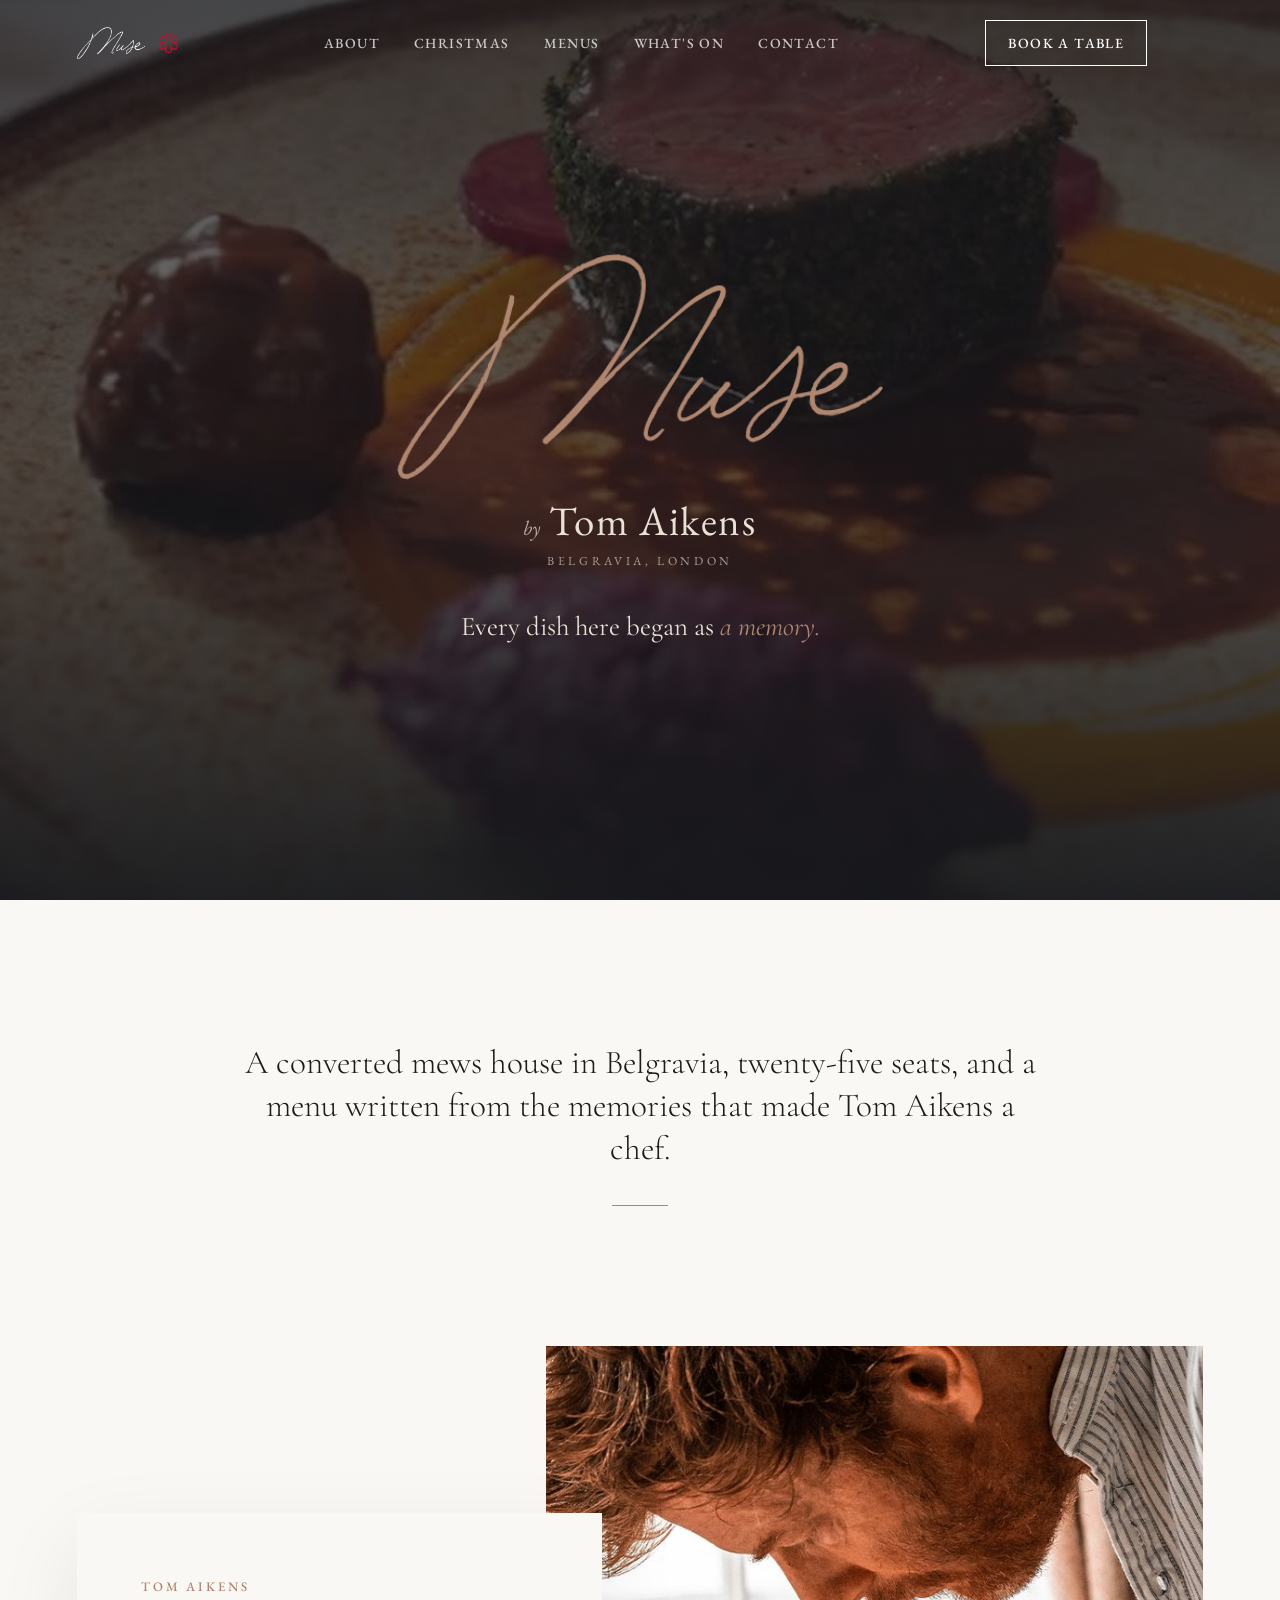
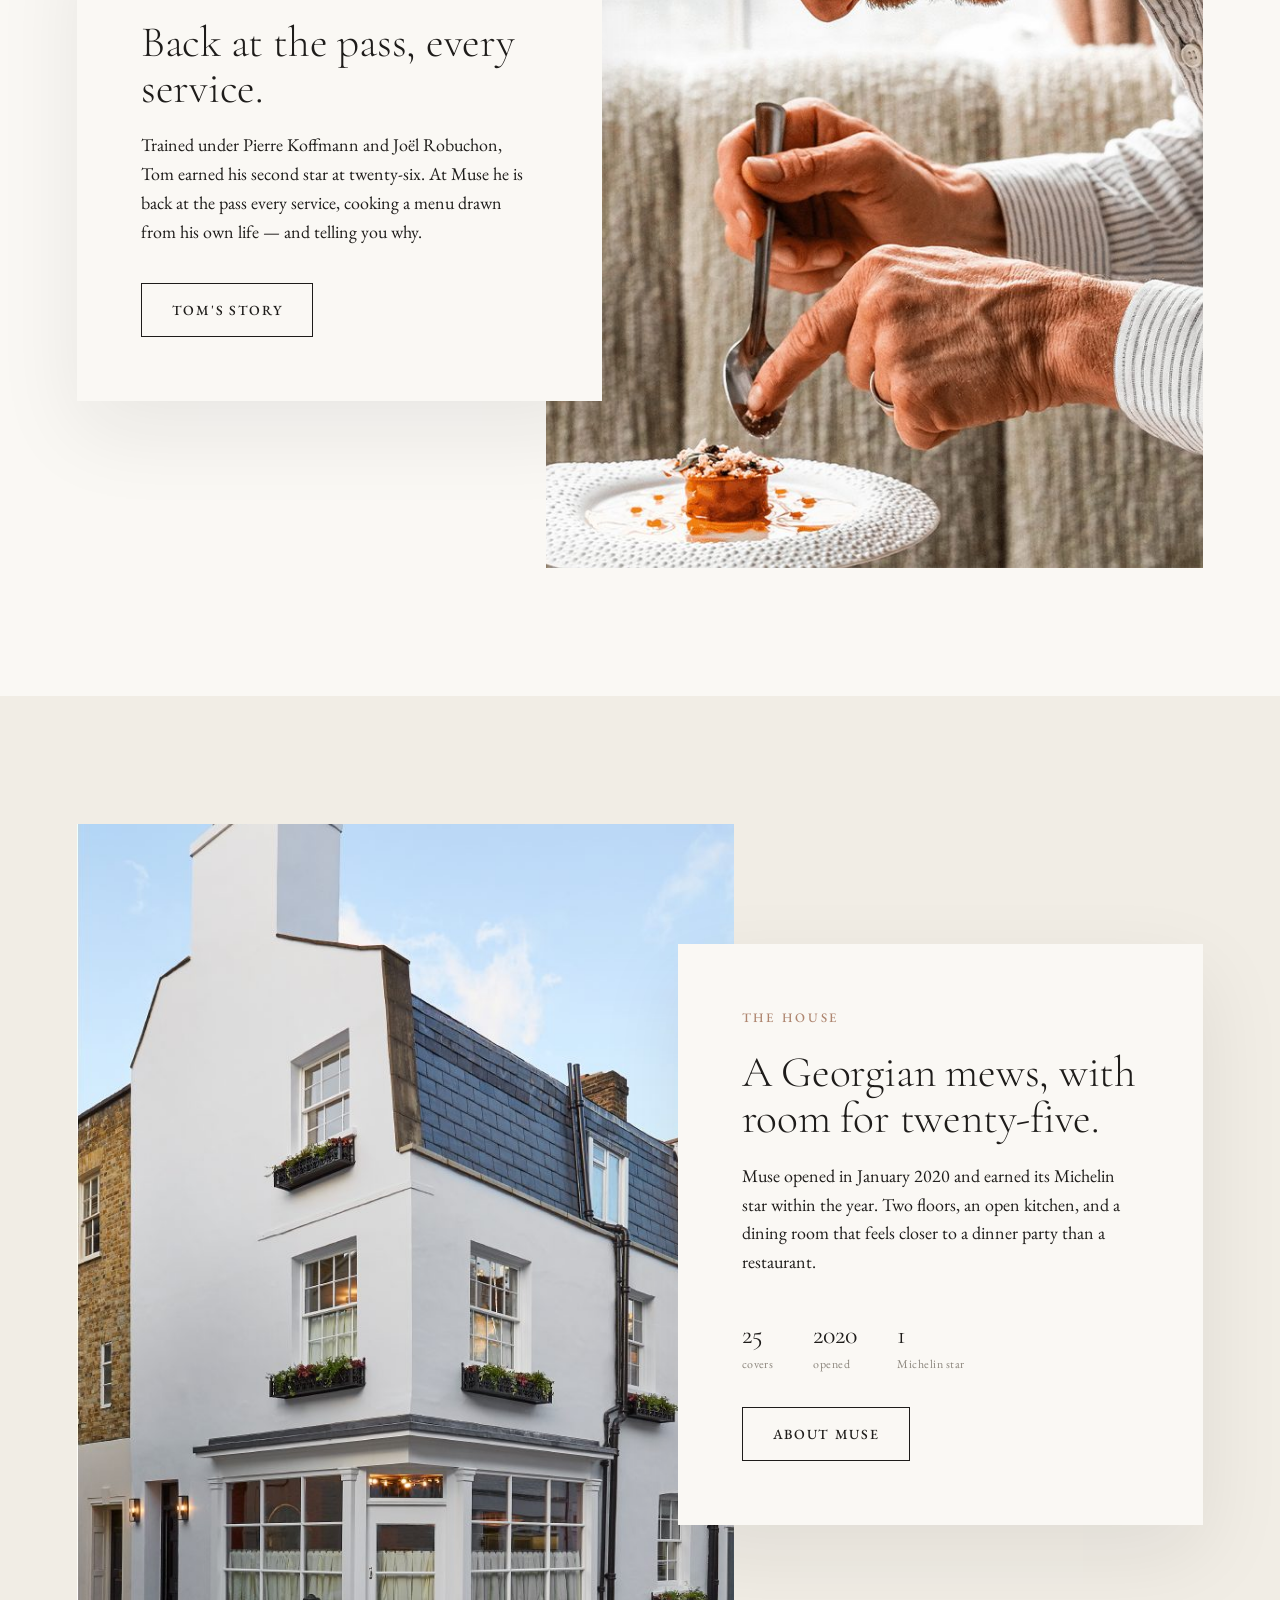
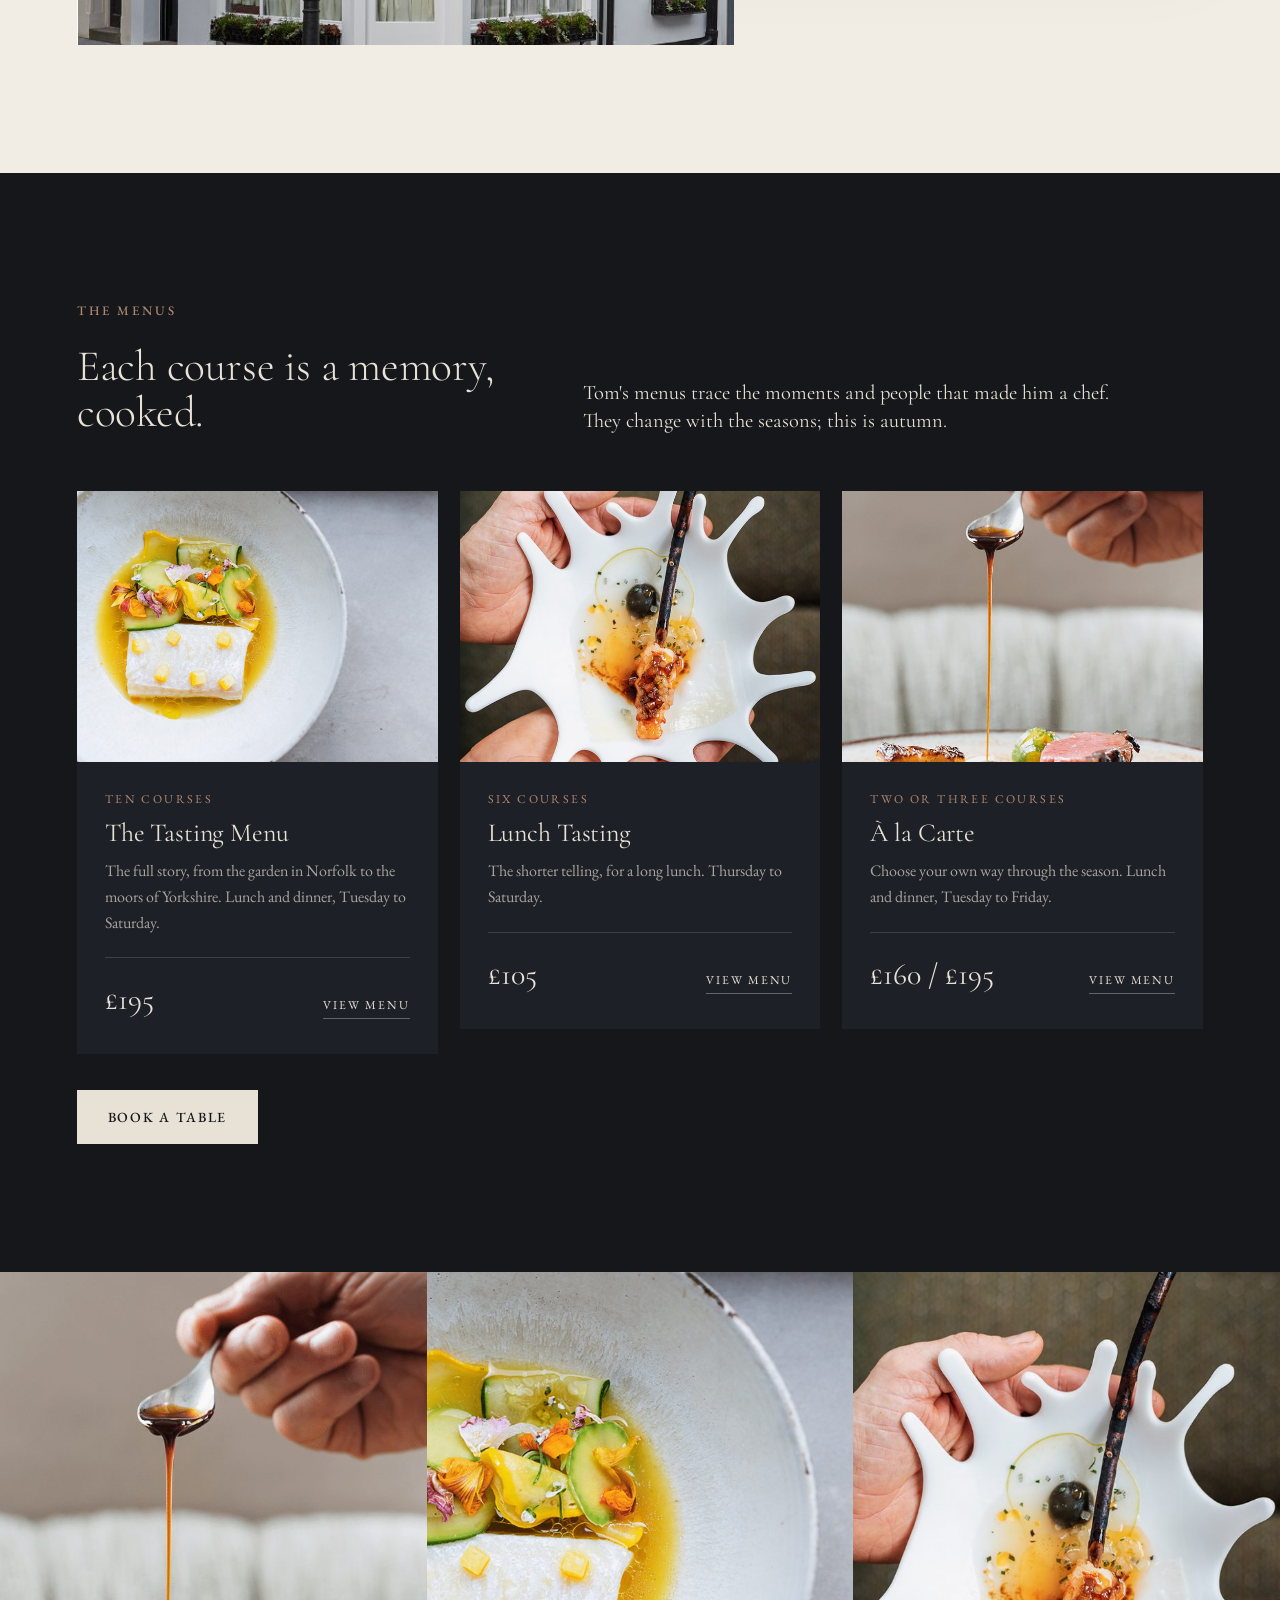
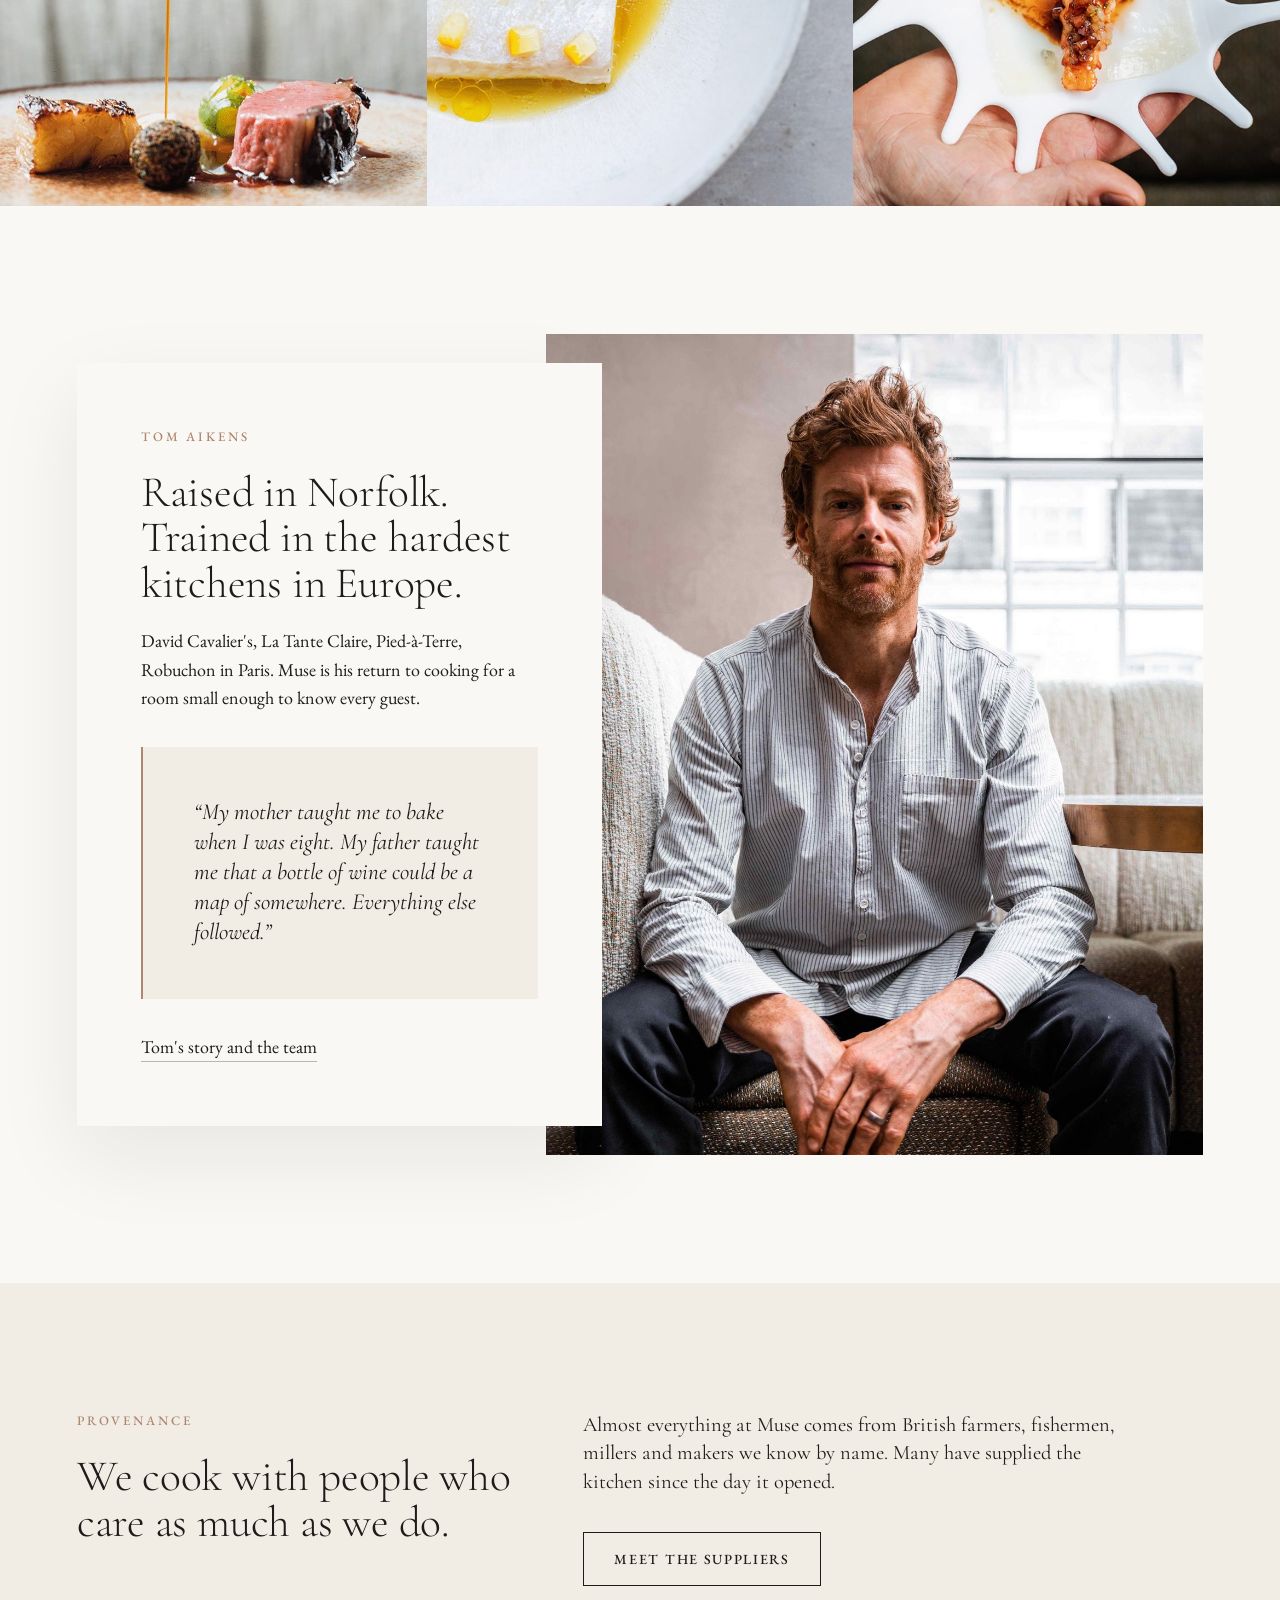
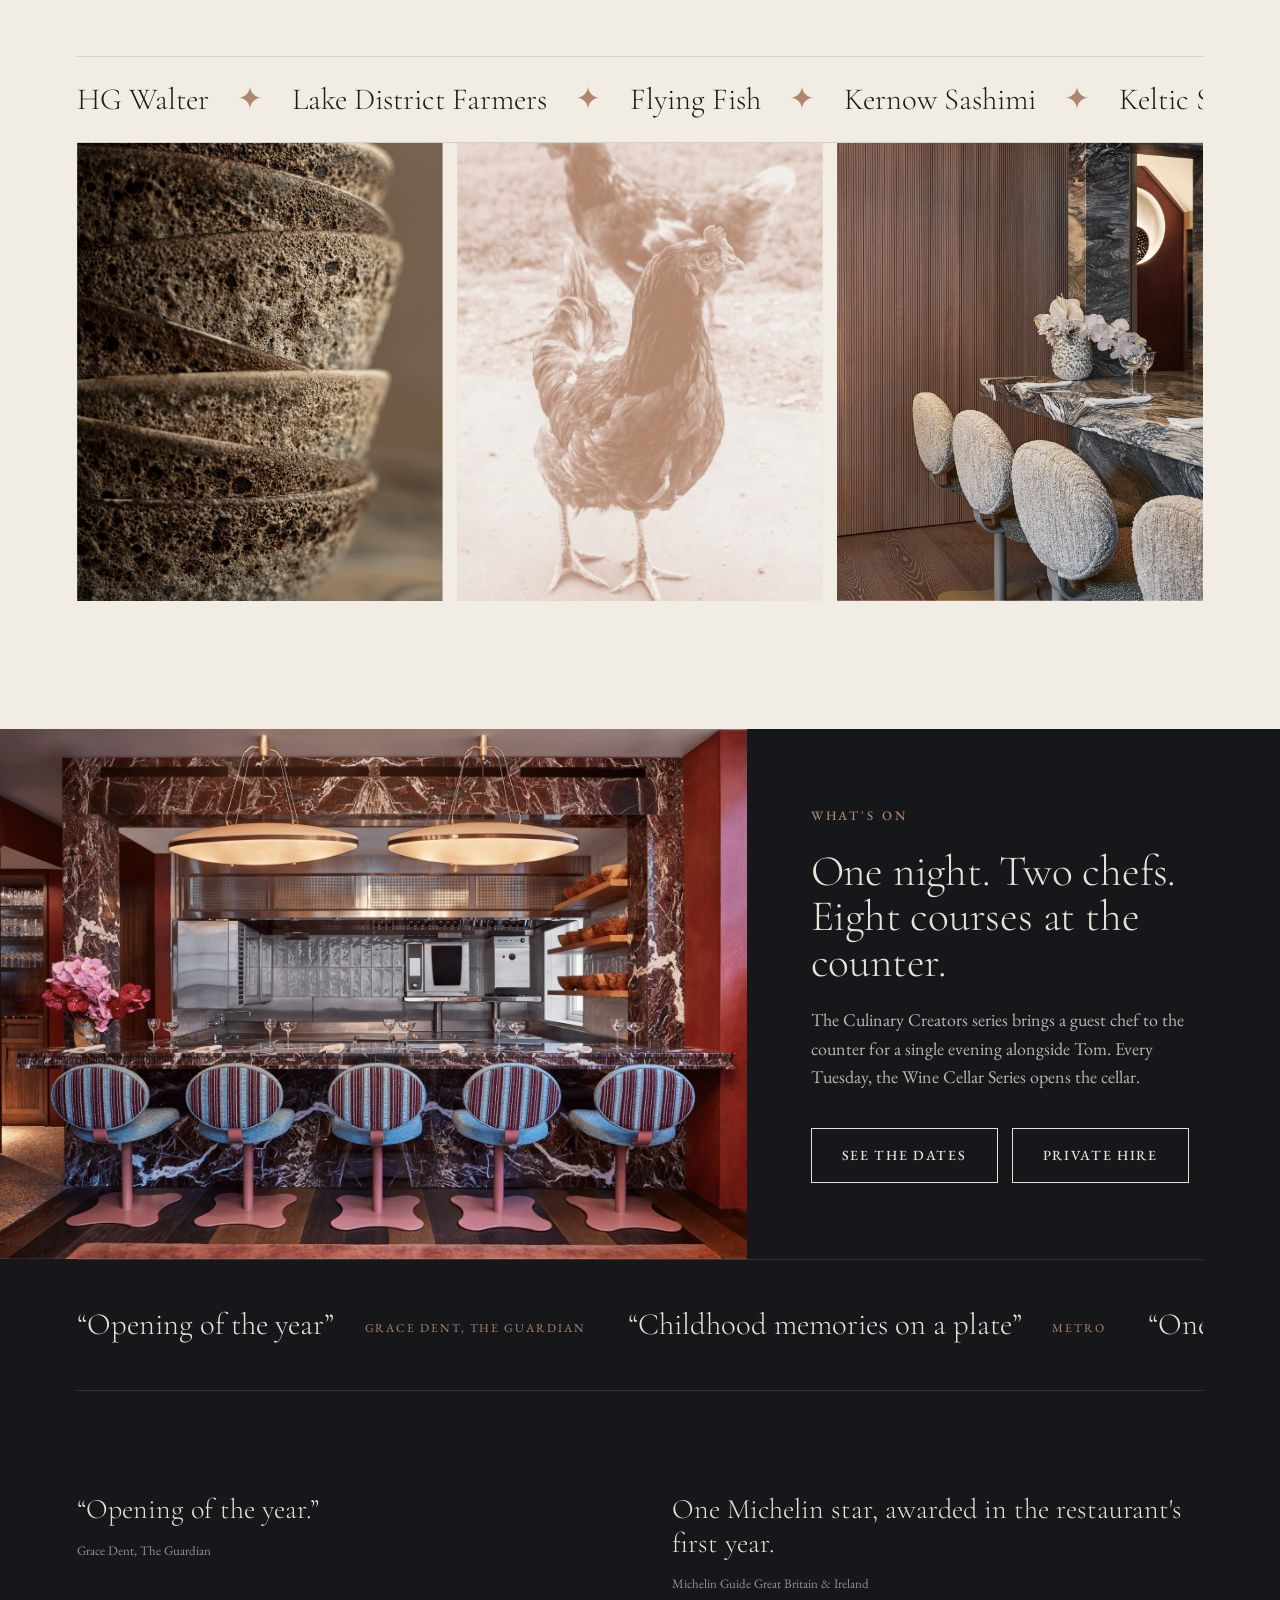
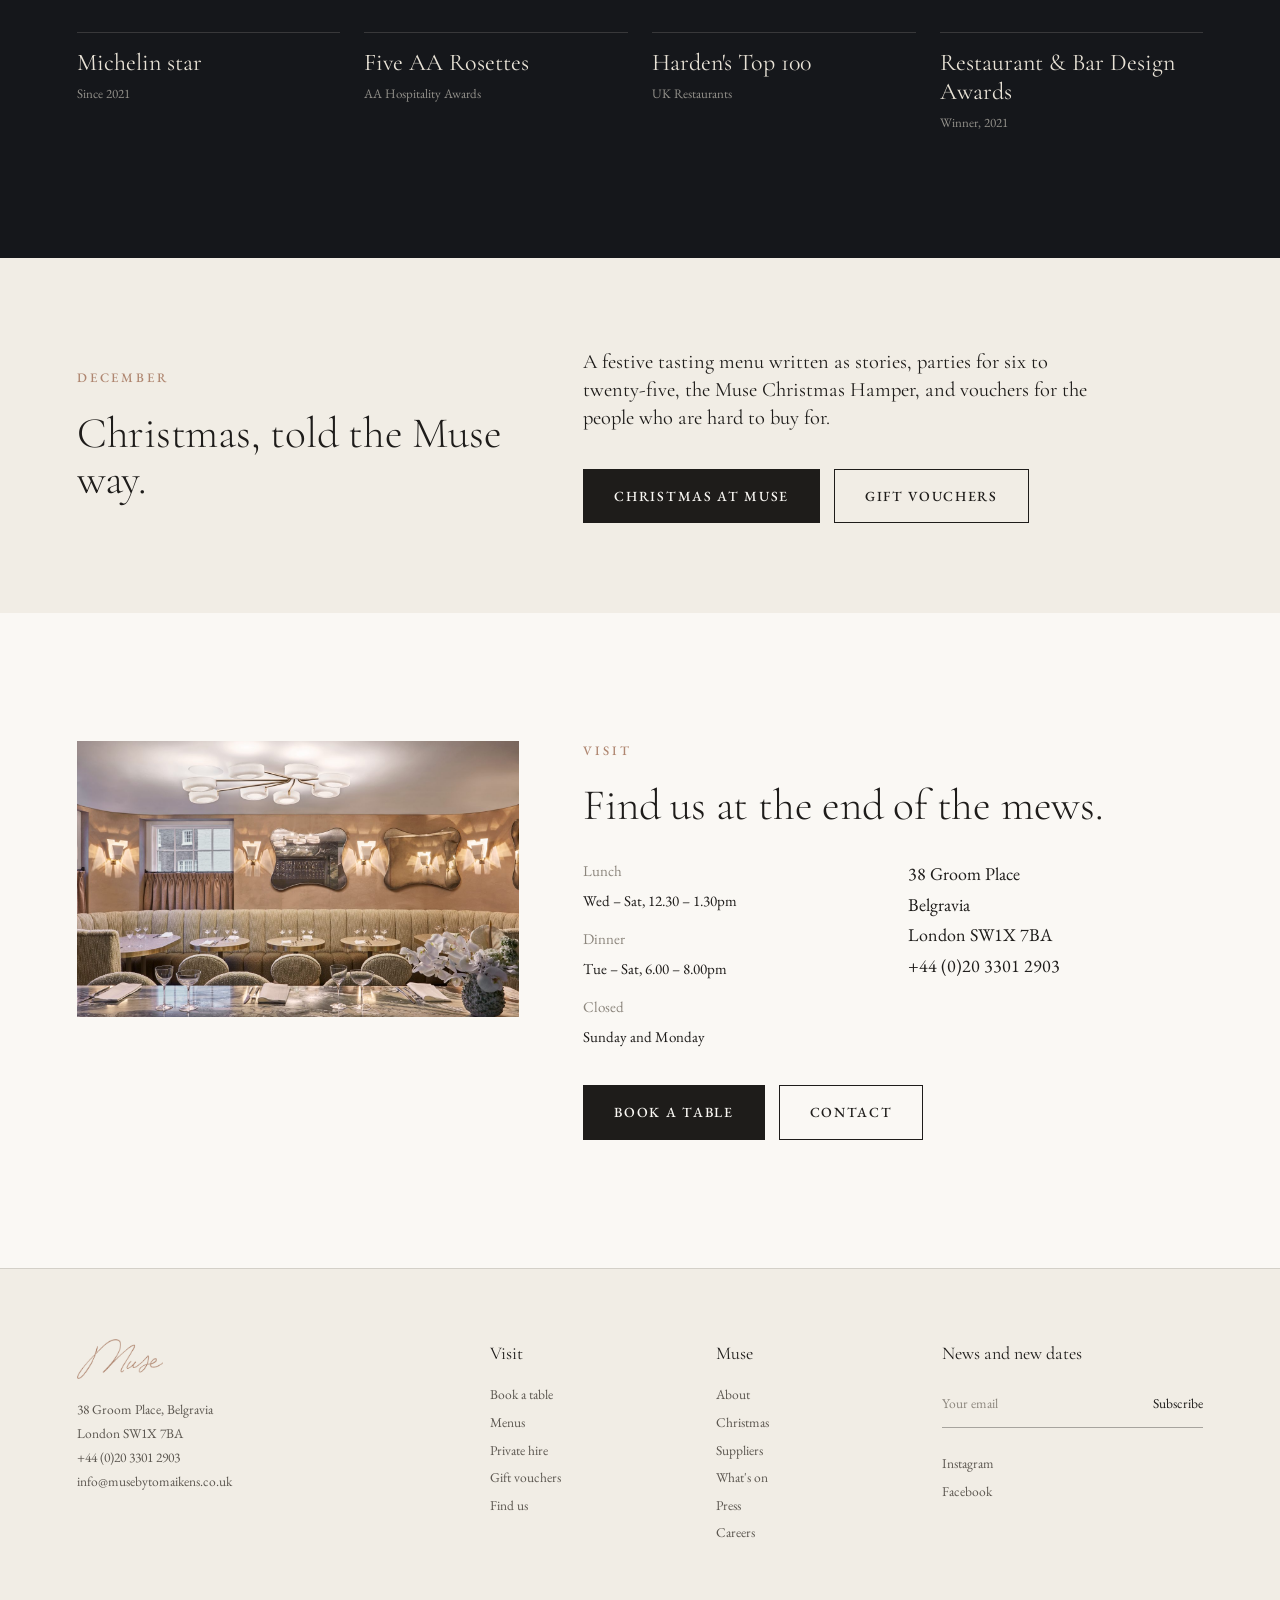
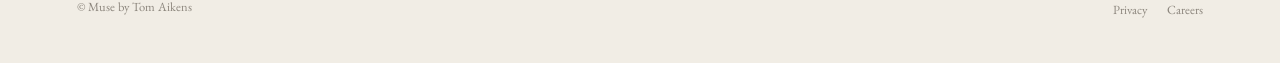
==== commit 11c1a924: "Christmas page: festive tasting menu, parties, the Muse hamper, vouchers; in nav and on the homepage" ====
--- a/index.html
+++ b/index.html
@@ -19,13 +19,13 @@
 <link rel="preconnect" href="https://fonts.googleapis.com">
 <link rel="preconnect" href="https://fonts.gstatic.com" crossorigin>
 <link href="https://fonts.googleapis.com/css2?family=Cormorant+Garamond:ital,wght@0,300;0,400;0,500;1,300;1,400&family=EB+Garamond:ital,wght@0,400;0,500;1,400&display=swap" rel="stylesheet">
-<link rel="stylesheet" href="css/site.css?v=21">
+<link rel="stylesheet" href="css/site.css?v=23">
 </head>
 <body>
 <a class="sr" href="#main">Skip to content</a>
 <header class="nav" id="nav">
   <a href="index.html" class="brand"><img src="img/logo.png" alt="Muse by Tom Aikens" class="logo"><img src="img/michelin.png" alt="One Michelin star" class="star-mark" title="One Michelin star"></a>
-  <nav class="navlinks" aria-label="Main"><a href="about.html">About</a><a href="menus.html">Menus</a><a href="whats-on.html">What's On</a><a href="private-hire.html">Private Hire</a><a href="contact.html">Contact</a></nav>
+  <nav class="navlinks" aria-label="Main"><a href="about.html">About</a><a href="christmas.html">Christmas</a><a href="menus.html">Menus</a><a href="whats-on.html">What's On</a><a href="contact.html">Contact</a></nav>
   <div class="nav-right">
     <a class="book" href="https://www.sevenrooms.com/reservations/musebytomaikens" target="_blank" rel="noopener">Book a table</a>
     <button class="burger" id="open" aria-label="Open menu"><span></span><span></span><span></span></button>
@@ -36,6 +36,7 @@
   <div class="dr-links">
     <a href="index.html" data-img="img/kitchen-counter.jpg">Home</a>
     <a href="about.html" data-img="img/tom.jpg">About</a>
+    <a href="christmas.html" data-img="img/dining-area.jpg">Christmas</a>
     <a href="menus.html" data-img="img/img1.jpg">Menus</a>
     <a href="whats-on.html" data-img="img/culinary-creators.jpg">What's On</a>
     <a href="private-hire.html" data-img="img/private-party-1.jpg">Private Hire</a>
@@ -174,10 +175,10 @@
   <div class="awards"><div>Michelin star<small>Since 2021</small></div><div>Five AA Rosettes<small>AA Hospitality Awards</small></div><div>Harden's Top 100<small>UK Restaurants</small></div><div>Restaurant &amp; Bar Design Awards<small>Winner, 2021</small></div></div>
 </section>
 
-<section class="tint" id="vouchers" style="padding-top:clamp(60px,7vw,100px);padding-bottom:clamp(60px,7vw,100px)">
+<section class="tint" id="christmas" style="padding-top:clamp(60px,7vw,100px);padding-bottom:clamp(60px,7vw,100px)">
   <div class="grid g-2" style="align-items:center">
-    <div><div class="chapter">Gift vouchers</div><h2>Give someone a night at the counter.</h2></div>
-    <div><p class="lede">A tasting menu, a lunch, or a sum towards either — sent by email, valid for a year.</p><div class="cta"><a class="btn solid" href="https://musebytomaikens.vouchable.co.uk" target="_blank" rel="noopener">Buy a voucher</a></div></div>
+    <div><div class="chapter">December</div><h2>Christmas, told the Muse way.</h2></div>
+    <div><p class="lede">A festive tasting menu written as stories, parties for six to twenty-five, the Muse Christmas Hamper, and vouchers for the people who are hard to buy for.</p><div class="cta"><a class="btn solid" href="christmas.html">Christmas at Muse</a><a class="btn" href="https://musebytomaikens.vouchable.co.uk" target="_blank" rel="noopener">Gift vouchers</a></div></div>
   </div>
 </section>
 
@@ -208,7 +209,7 @@
     </div>
     <div>
       <h4>Muse</h4>
-      <nav><a href="about.html">About</a><a href="suppliers.html">Suppliers</a><a href="whats-on.html">What's on</a><a href="press.html">Press</a><a href="careers.html">Careers</a></nav>
+      <nav><a href="about.html">About</a><a href="christmas.html">Christmas</a><a href="suppliers.html">Suppliers</a><a href="whats-on.html">What's on</a><a href="press.html">Press</a><a href="careers.html">Careers</a></nav>
     </div>
     <div>
       <h4>News and new dates</h4>
--- a/css/site.css
+++ b/css/site.css
@@ -46,8 +46,8 @@
 @media (max-width:560px){.nav .book{display:none}}
 .drawer{position:fixed;inset:0;z-index:60;background:var(--paper);padding:84px var(--gutter) 36px;display:flex;flex-direction:column;gap:4px;overflow:auto;opacity:0;visibility:hidden;clip-path:inset(0 0 100% 0);transition:clip-path .7s cubic-bezier(.77,0,.18,1),opacity .4s ease,visibility 0s linear .7s}
 .drawer.open{opacity:1;visibility:visible;clip-path:inset(0);transition:clip-path .7s cubic-bezier(.77,0,.18,1),opacity .3s ease,visibility 0s}
-.dr-links{display:flex;flex-direction:column;gap:4px}
-.dr-links a{font-family:var(--serif);font-size:clamp(26px,6vw,38px);line-height:1.25;opacity:0;transform:translateY(18px);transition:opacity .5s ease,transform .6s cubic-bezier(.2,.7,.2,1),color .3s}
+.dr-links{display:flex;flex-direction:column;gap:6px}
+.dr-links a{font-family:var(--serif);font-size:clamp(30px,7.4vw,40px);line-height:1.28;opacity:0;transform:translateY(18px);transition:opacity .5s ease,transform .6s cubic-bezier(.2,.7,.2,1),color .3s}
 .drawer.open .dr-links a{opacity:1;transform:none}
 .dr-links a:hover{color:var(--copper)}
 .dr-links a:nth-child(1){transition-delay:.2s}.dr-links a:nth-child(2){transition-delay:.25s}.dr-links a:nth-child(3){transition-delay:.3s}.dr-links a:nth-child(4){transition-delay:.35s}.dr-links a:nth-child(5){transition-delay:.4s}.dr-links a:nth-child(6){transition-delay:.45s}.dr-links a:nth-child(7){transition-delay:.5s}.dr-links a:nth-child(8){transition-delay:.55s}.dr-links a:nth-child(9){transition-delay:.6s}.dr-links a:nth-child(10){transition-delay:.65s}.dr-links a:nth-child(11){transition-delay:.7s}
@@ -190,7 +190,7 @@
 .memory .w{display:inline-block;opacity:0;filter:blur(8px);transform:translateY(.25em);transition:opacity .9s ease,filter 1.1s ease,transform 1.1s cubic-bezier(.2,.7,.2,1)}
 .memory.on .w{opacity:1;filter:blur(0);transform:none}
 .memory.off .w{opacity:0;filter:blur(6px);transform:translateY(-.3em);transition:opacity .8s ease,filter .8s ease,transform .9s cubic-bezier(.4,0,.6,1);transition-delay:calc(var(--i,0)*40ms)!important}
-@media (max-width:700px){.hero-title .thesis .fixed{display:block}.memories{display:grid;text-align:center;margin-top:6px}.memory{white-space:normal}}
+@media (max-width:700px){.hero-title .thesis .fixed{display:block}.memories{display:grid;justify-items:center;text-align:center;margin-top:6px;width:100%!important}.memory{white-space:normal;width:100%;text-align:center}}
 .hero-title{position:relative;text-align:center;width:100%}
 .hero-title .script{clip-path:inset(0 100% 0 0);transition:clip-path 1.8s cubic-bezier(.65,0,.3,1) .4s}
 .hero-title.on .script{clip-path:inset(0 0 0 0)}
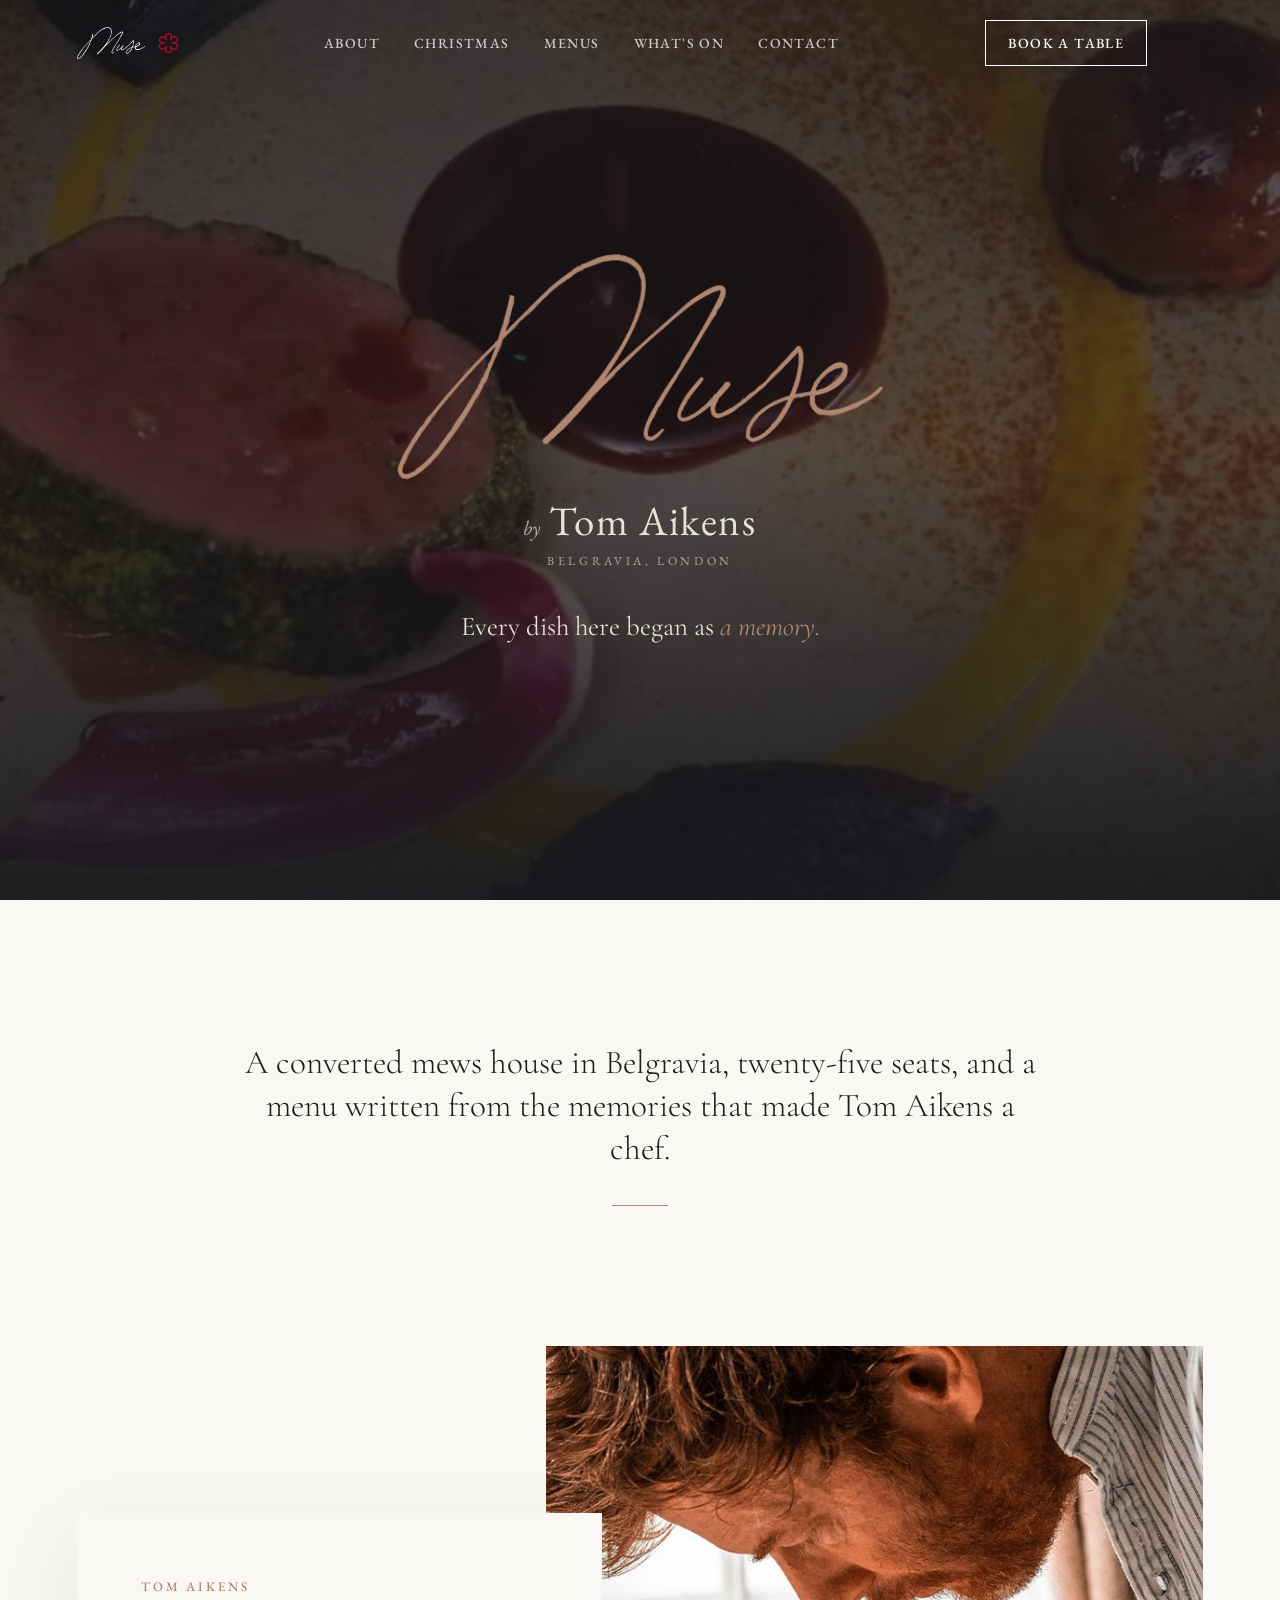
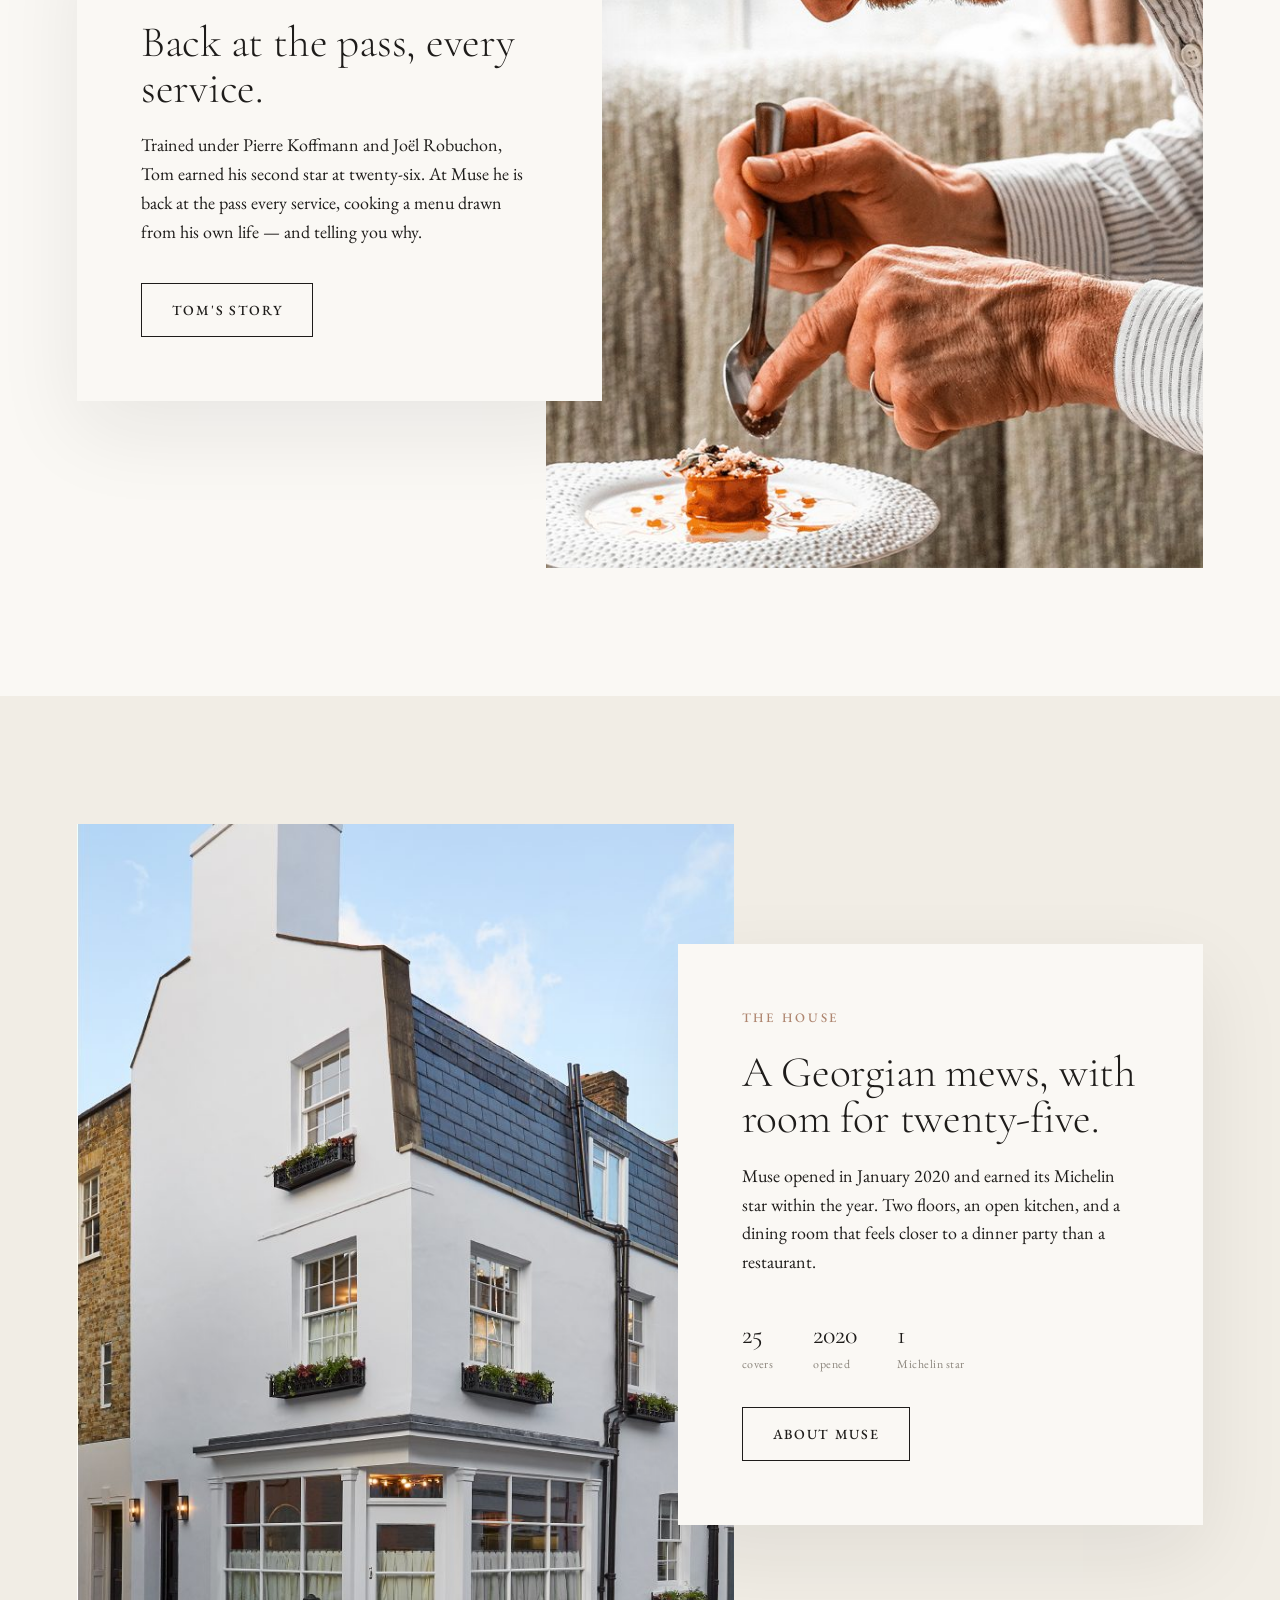
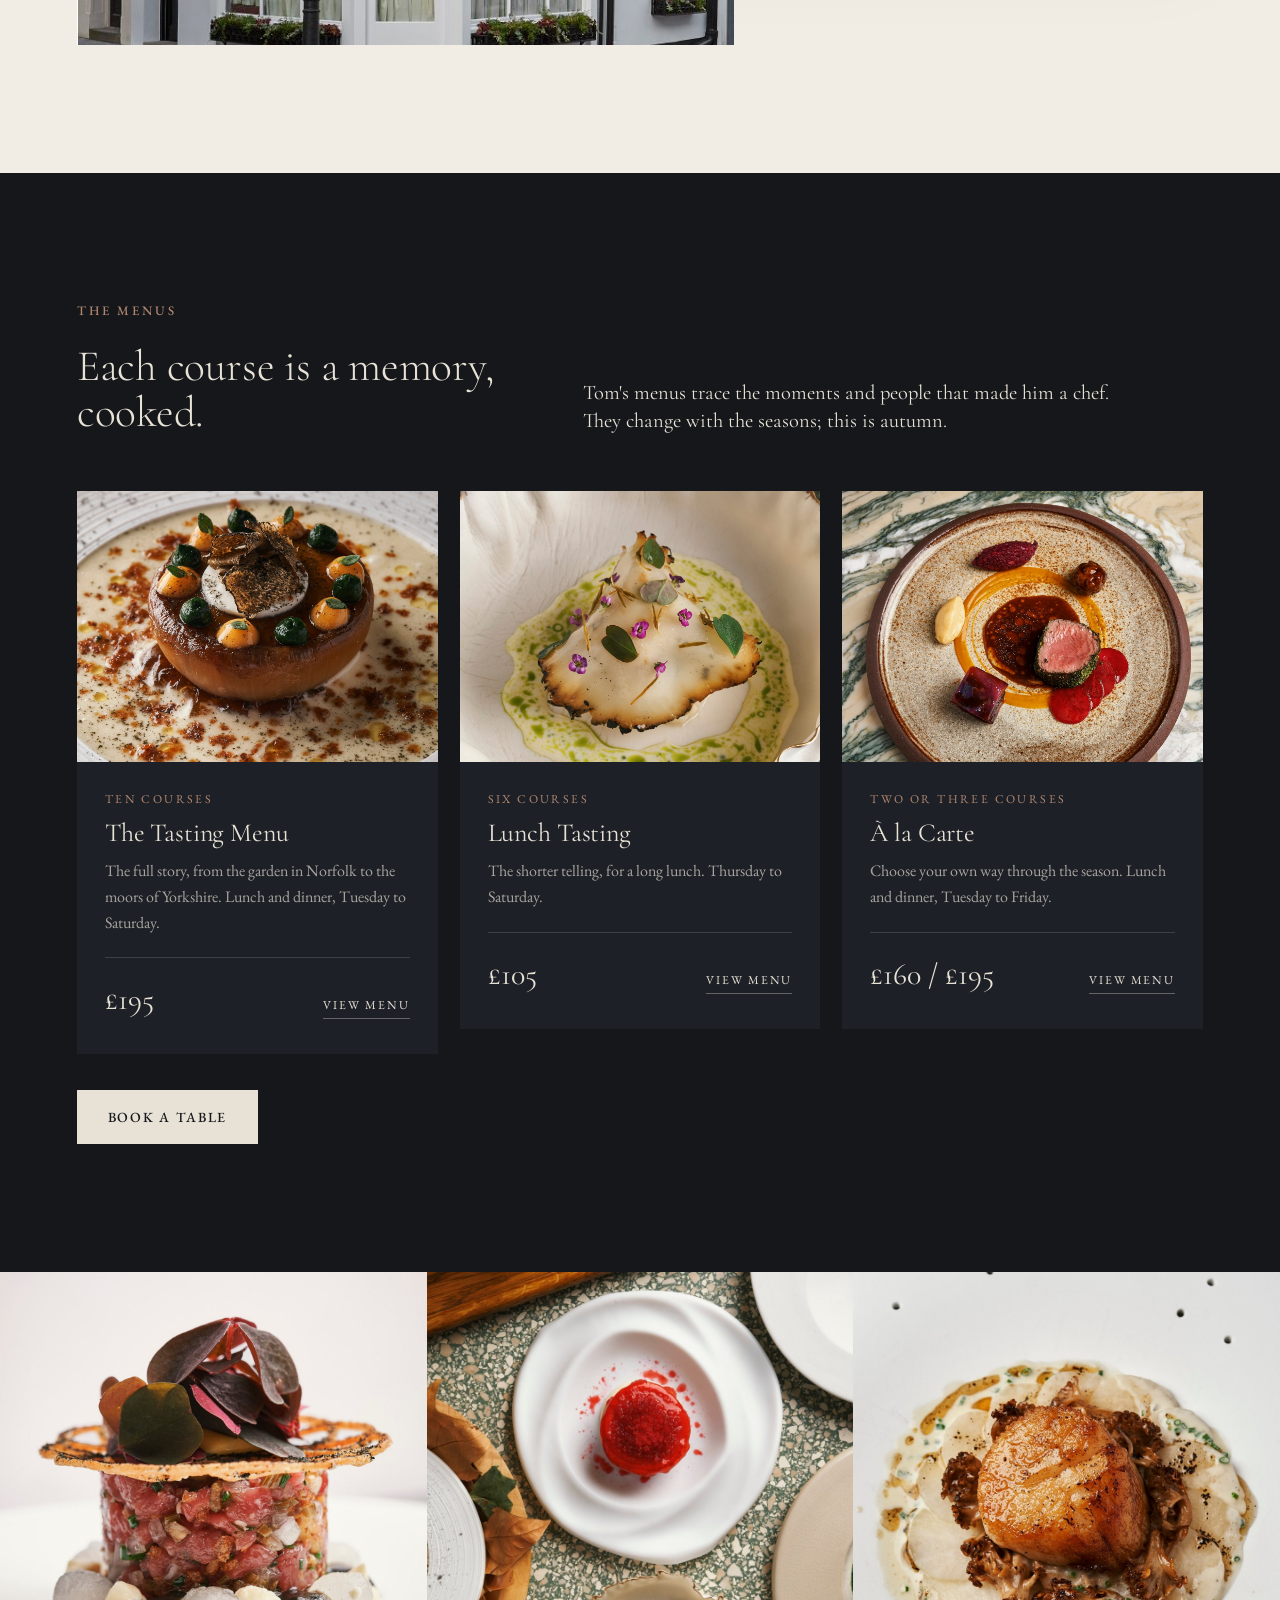
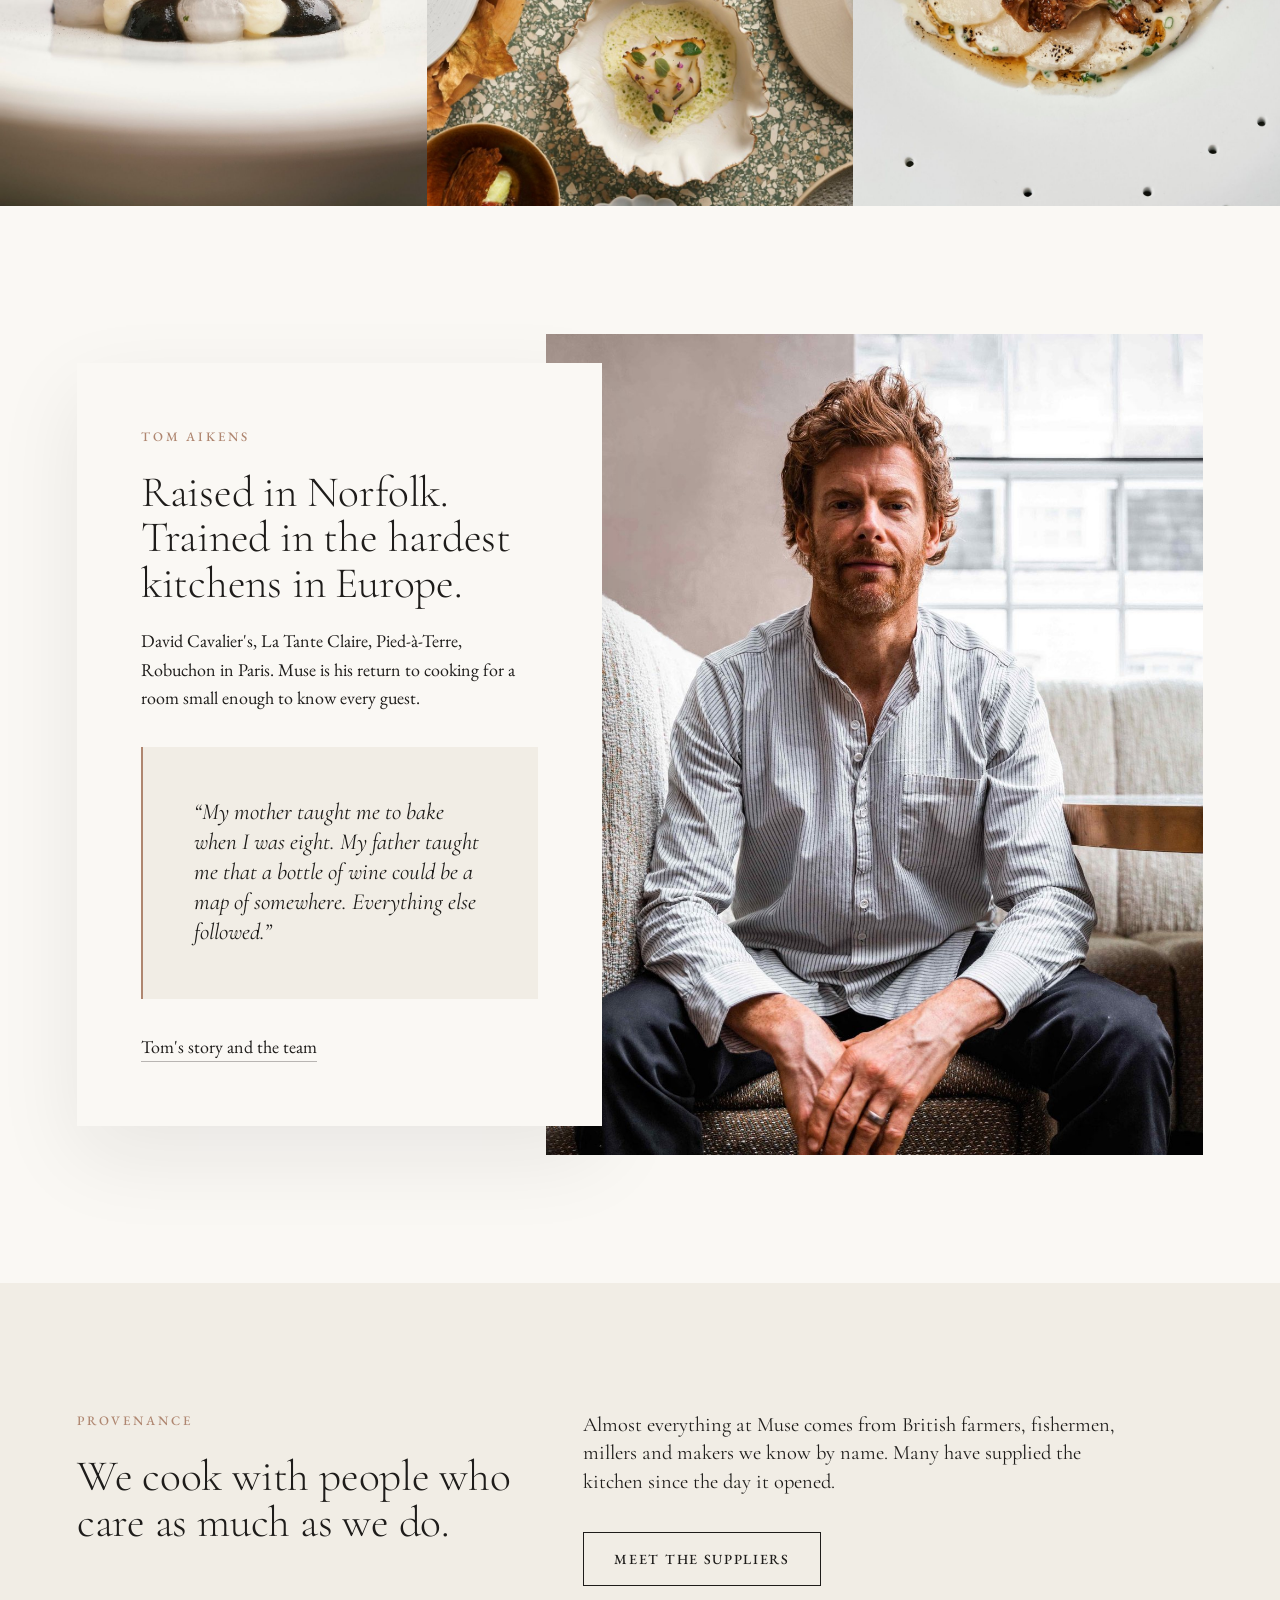
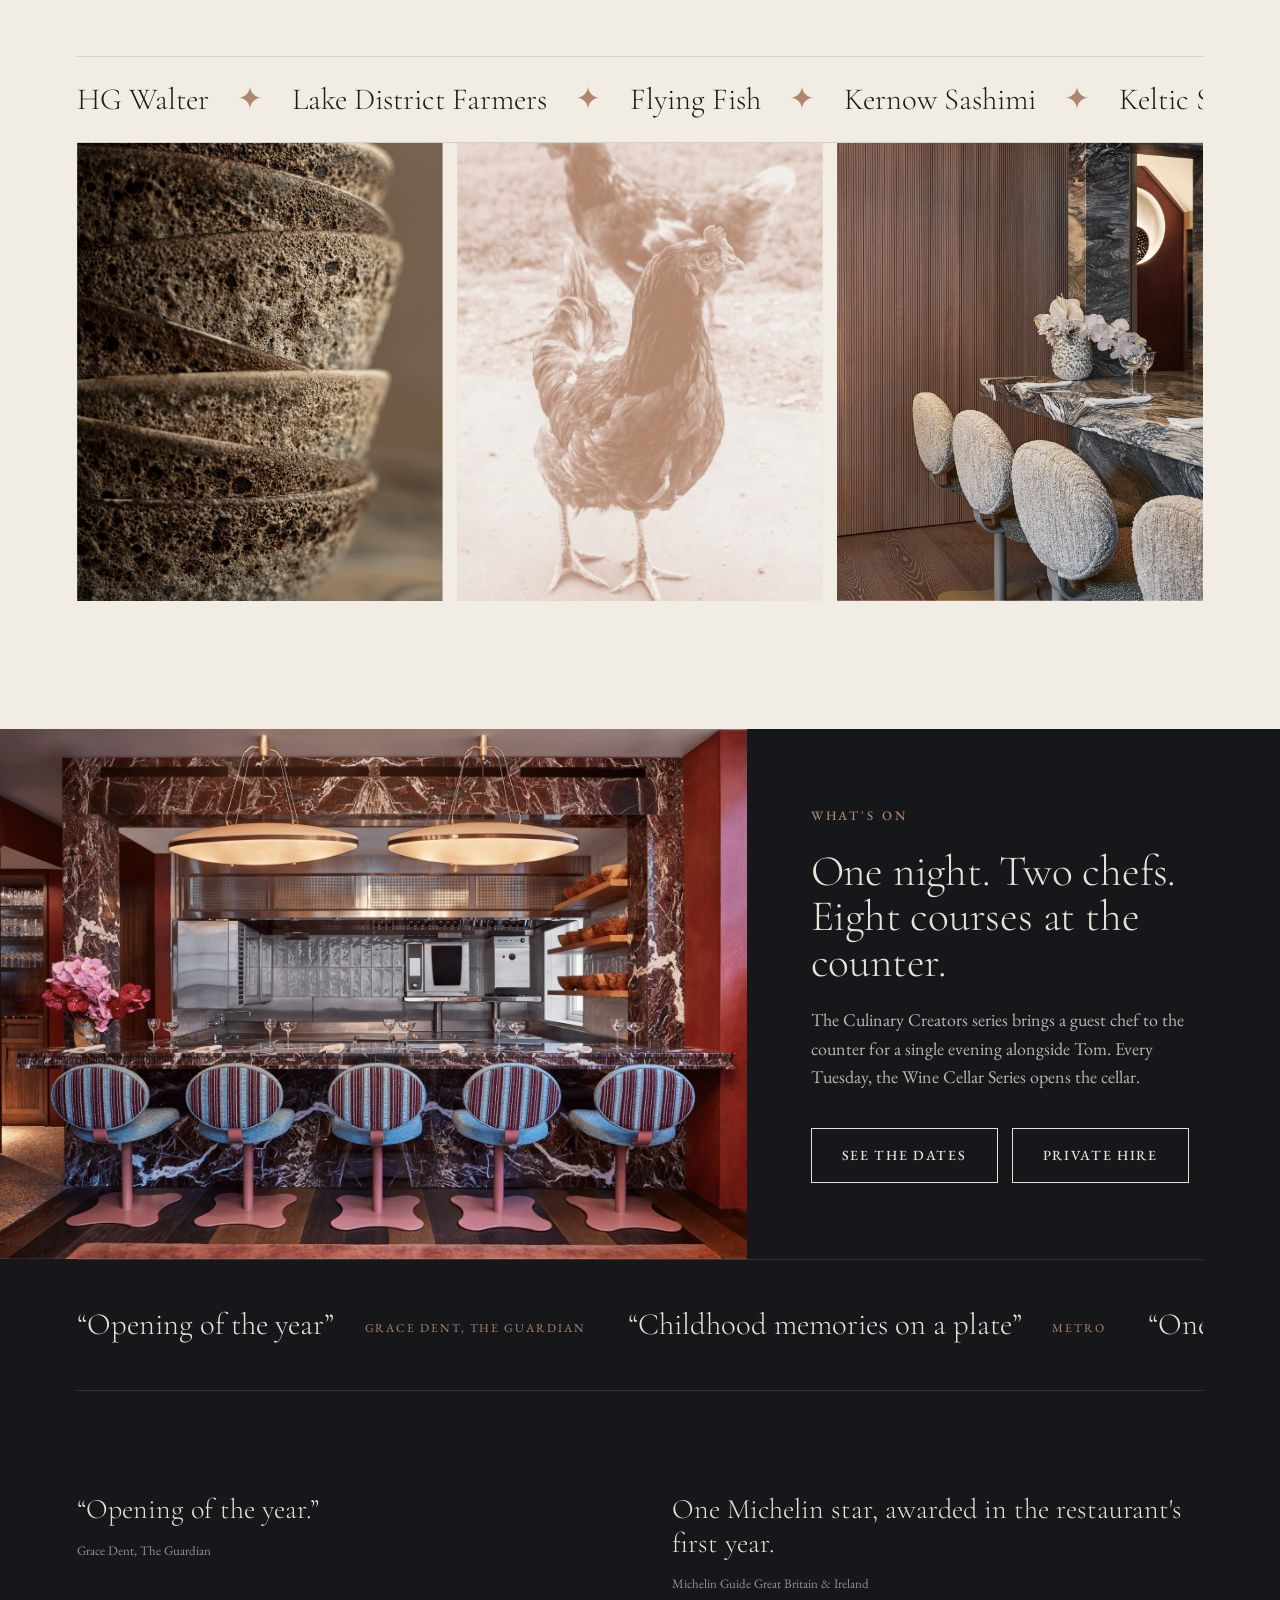
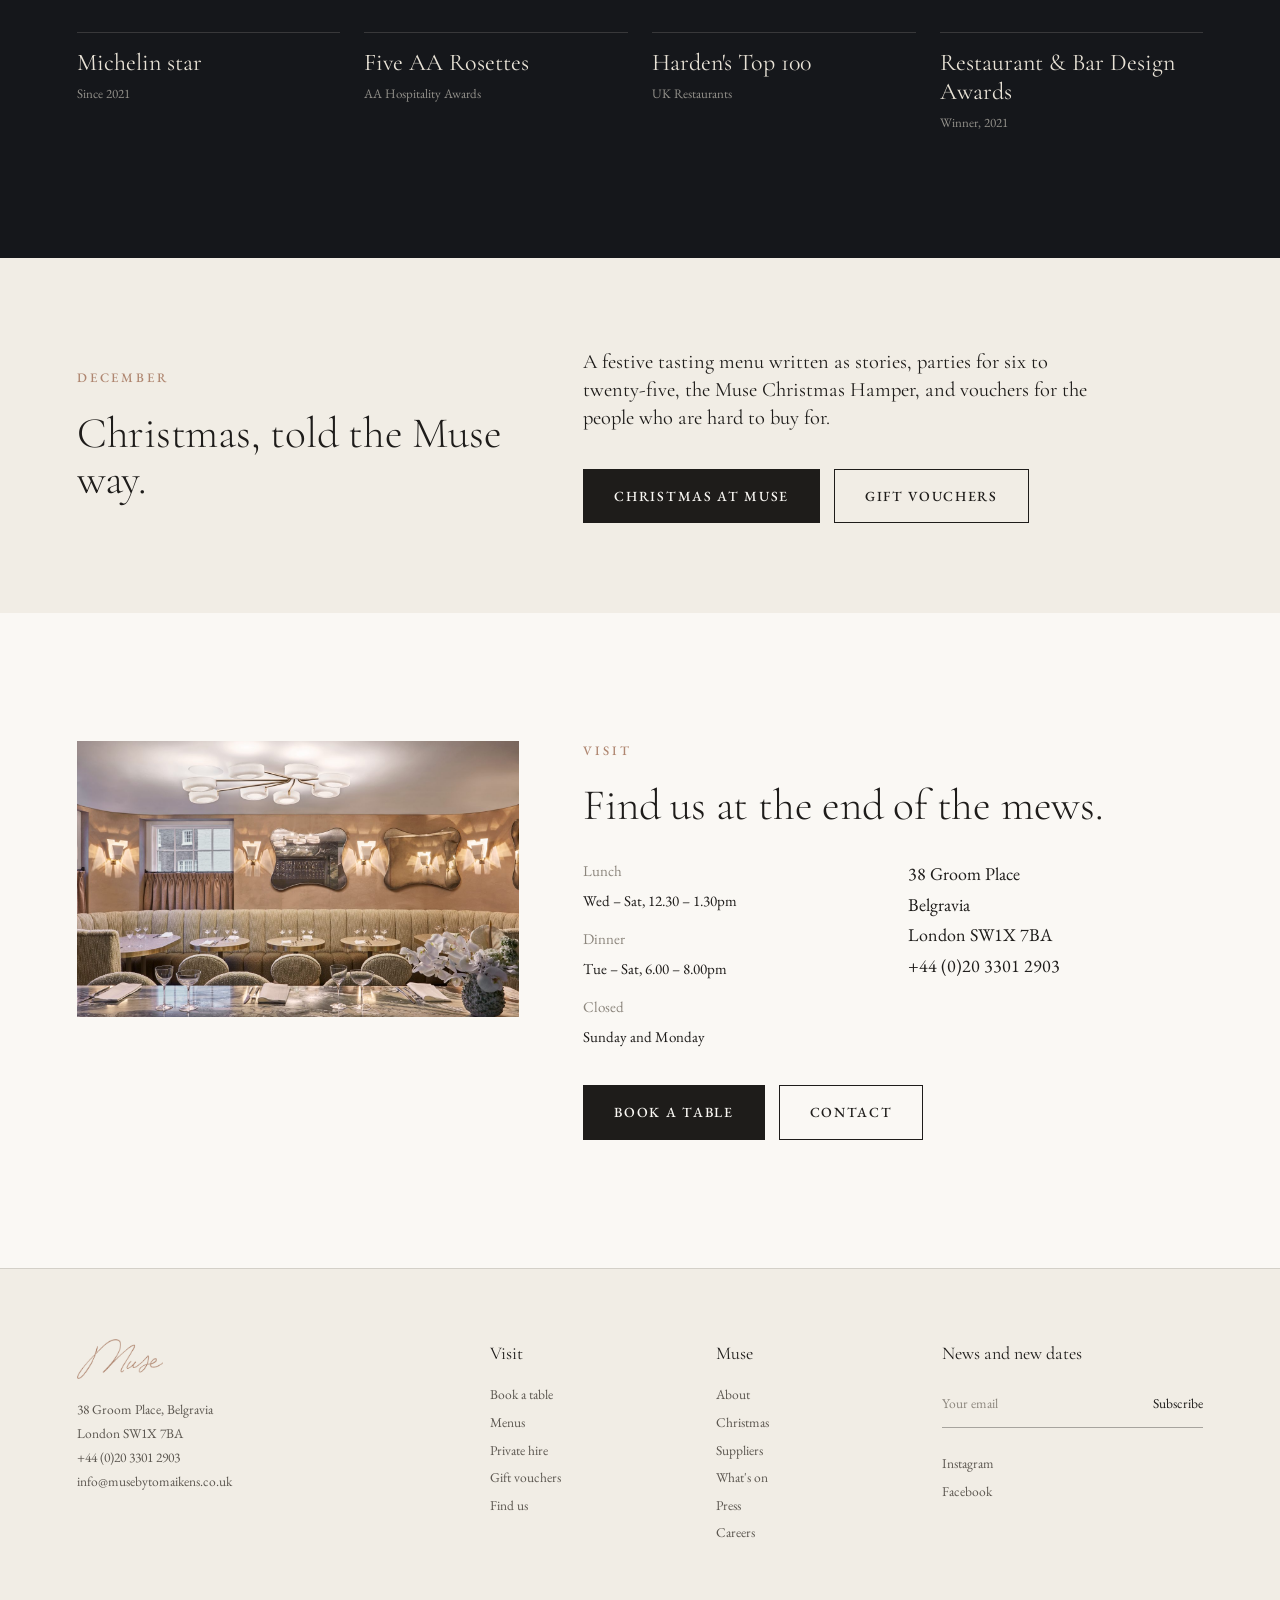
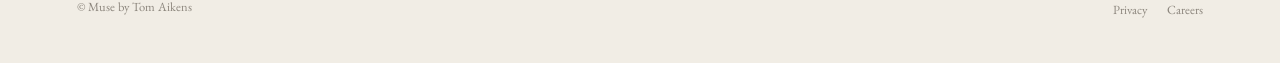
==== commit 2f7773cc: "New photography and film: eight dish/table stills, new hero cut, producers film on Suppliers, pastry" ====
--- a/index.html
+++ b/index.html
@@ -19,7 +19,7 @@
 <link rel="preconnect" href="https://fonts.googleapis.com">
 <link rel="preconnect" href="https://fonts.gstatic.com" crossorigin>
 <link href="https://fonts.googleapis.com/css2?family=Cormorant+Garamond:ital,wght@0,300;0,400;0,500;1,300;1,400&family=EB+Garamond:ital,wght@0,400;0,500;1,400&display=swap" rel="stylesheet">
-<link rel="stylesheet" href="css/site.css?v=23">
+<link rel="stylesheet" href="css/site.css?v=24">
 </head>
 <body>
 <a class="sr" href="#main">Skip to content</a>
@@ -107,21 +107,21 @@
   <div class="menu-cards">
     <a class="mcard" href="menus.html#tasting"><div class="flip">
       <div class="face">
-        <div class="ph"><img src="img/img1.jpg" alt="A course from the tasting menu" loading="lazy"></div>
+        <div class="ph"><img src="img/onion.jpg" alt="Onion, truffle, egg yolk" loading="lazy"></div>
         <div class="mc-body"><div class="mc-k">Ten courses</div><h3>The Tasting Menu</h3><p>The full story, from the garden in Norfolk to the moors of Yorkshire. Lunch and dinner, Tuesday to Saturday.</p><div class="mc-foot"><span class="mc-price">£195</span><span class="mc-link">View menu</span></div></div>
       </div>
       <div class="face back"><div><div class="mc-k">From the ten courses</div><ol><li><i>From a Humble Beginning</i>Onion, Truffle, Egg Yolk</li><li><i>French Jealousy!</i>Scallop, Artichoke, Apple</li><li><i>Made in Great Britain</i>Grouse, Turnip, Elderberries</li><li><i>Life Has Never Been So Sweet</i>Plum, Cardamom, Grains</li></ol></div><span class="mc-link">All ten courses</span></div>
     </div></a>
     <a class="mcard" href="menus.html#lunch"><div class="flip">
       <div class="face">
-        <div class="ph"><img src="img/img3.jpg" alt="A course at lunch" loading="lazy"></div>
+        <div class="ph"><img src="img/turbot.jpg" alt="Turbot in a gold-rimmed bowl" loading="lazy"></div>
         <div class="mc-body"><div class="mc-k">Six courses</div><h3>Lunch Tasting</h3><p>The shorter telling, for a long lunch. Thursday to Saturday.</p><div class="mc-foot"><span class="mc-price">£105</span><span class="mc-link">View menu</span></div></div>
       </div>
       <div class="face back"><div><div class="mc-k">From the six courses</div><ol><li><i>Forever Picking</i>Snacks of the season</li><li><i>Making &amp; Breaking</i>Sourdough, cultured butter</li><li><i>The Love Affair Continues</i>Turbot, Duck Confit, Mash</li><li><i>Life Has Never Been So Sweet</i>Plum, Cardamom, Grains</li></ol></div><span class="mc-link">The six courses</span></div>
     </div></a>
     <a class="mcard" href="menus.html#alacarte"><div class="flip">
       <div class="face">
-        <div class="ph"><img src="img/img4.jpg" alt="Sauce poured at the table" loading="lazy"></div>
+        <div class="ph"><img src="img/venison.jpg" alt="Venison, beetroot, blackberry" loading="lazy"></div>
         <div class="mc-body"><div class="mc-k">Two or three courses</div><h3>À la Carte</h3><p>Choose your own way through the season. Lunch and dinner, Tuesday to Friday.</p><div class="mc-foot"><span class="mc-price">£160 / £195</span><span class="mc-link">View menu</span></div></div>
       </div>
       <div class="face back"><div><div class="mc-k">Choose from</div><ol><li><i>To begin</i>Onion, Truffle, Egg Yolk <em style="color:var(--copper)">or</em> Crab, Celeriac, Pear</li><li><i>Then</i>Turbot, Duck Confit, Mash <em style="color:var(--copper)">or</em> Grouse, Turnip, Elderberries</li><li><i>To finish</i>Figs &amp; Leaves <em style="color:var(--copper)">or</em> Plum, Cardamom, Grains</li></ol></div><span class="mc-link">The à la carte</span></div>
@@ -131,7 +131,7 @@
 </section>
 
 <section class="bleed-row">
-  <div class="ph reveal plx" data-plx="12"><img src="img/img4.jpg" alt="Sauce poured at the table" loading="lazy"></div><div class="ph reveal plx" data-plx="18"><img src="img/img1.jpg" alt="A course from the tasting menu" loading="lazy"></div><div class="ph reveal plx" data-plx="12"><img src="img/img3.jpg" alt="A course" loading="lazy"></div>
+  <div class="ph reveal plx" data-plx="12"><img src="img/tartare.jpg" alt="Venison tartare, hazelnut tuile" loading="lazy"></div><div class="ph reveal plx" data-plx="18"><img src="img/spread.jpg" alt="The autumn table" loading="lazy"></div><div class="ph reveal plx" data-plx="12"><img src="img/scallop.jpg" alt="Scallop, celeriac, hen of the woods" loading="lazy"></div>
 </section>
 
 <section id="tom">
--- a/css/site.css
+++ b/css/site.css
@@ -465,3 +465,6 @@
 .memory{text-decoration:none;border-bottom:1px solid transparent;transition:border-color .4s}
 .memory.on:hover{border-color:var(--copper)}
 .chapter-list .chp{scroll-margin-top:12vh}
+
+.ph.vid video{position:absolute;inset:0;width:100%;height:100%;object-fit:cover;background:#15171B}
+.ph.vid::after,.ph.vid .hshade{display:none}
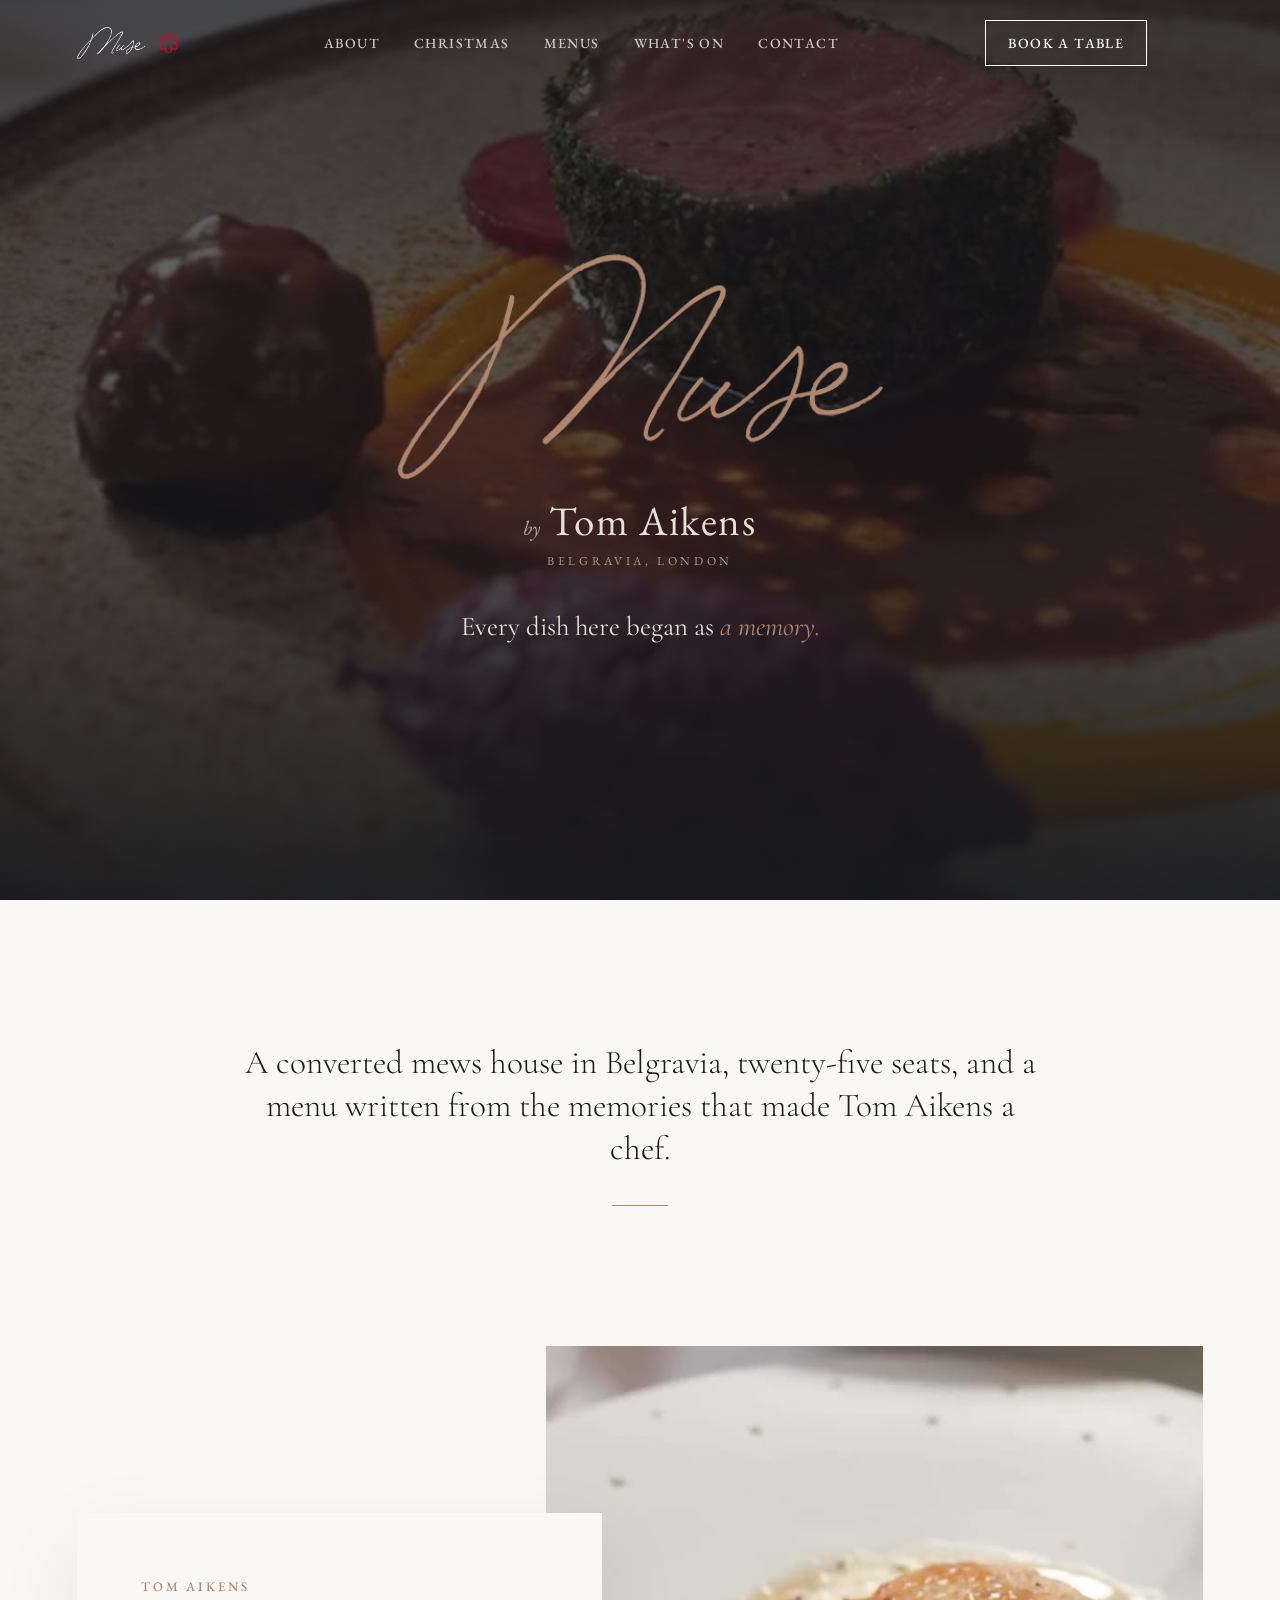
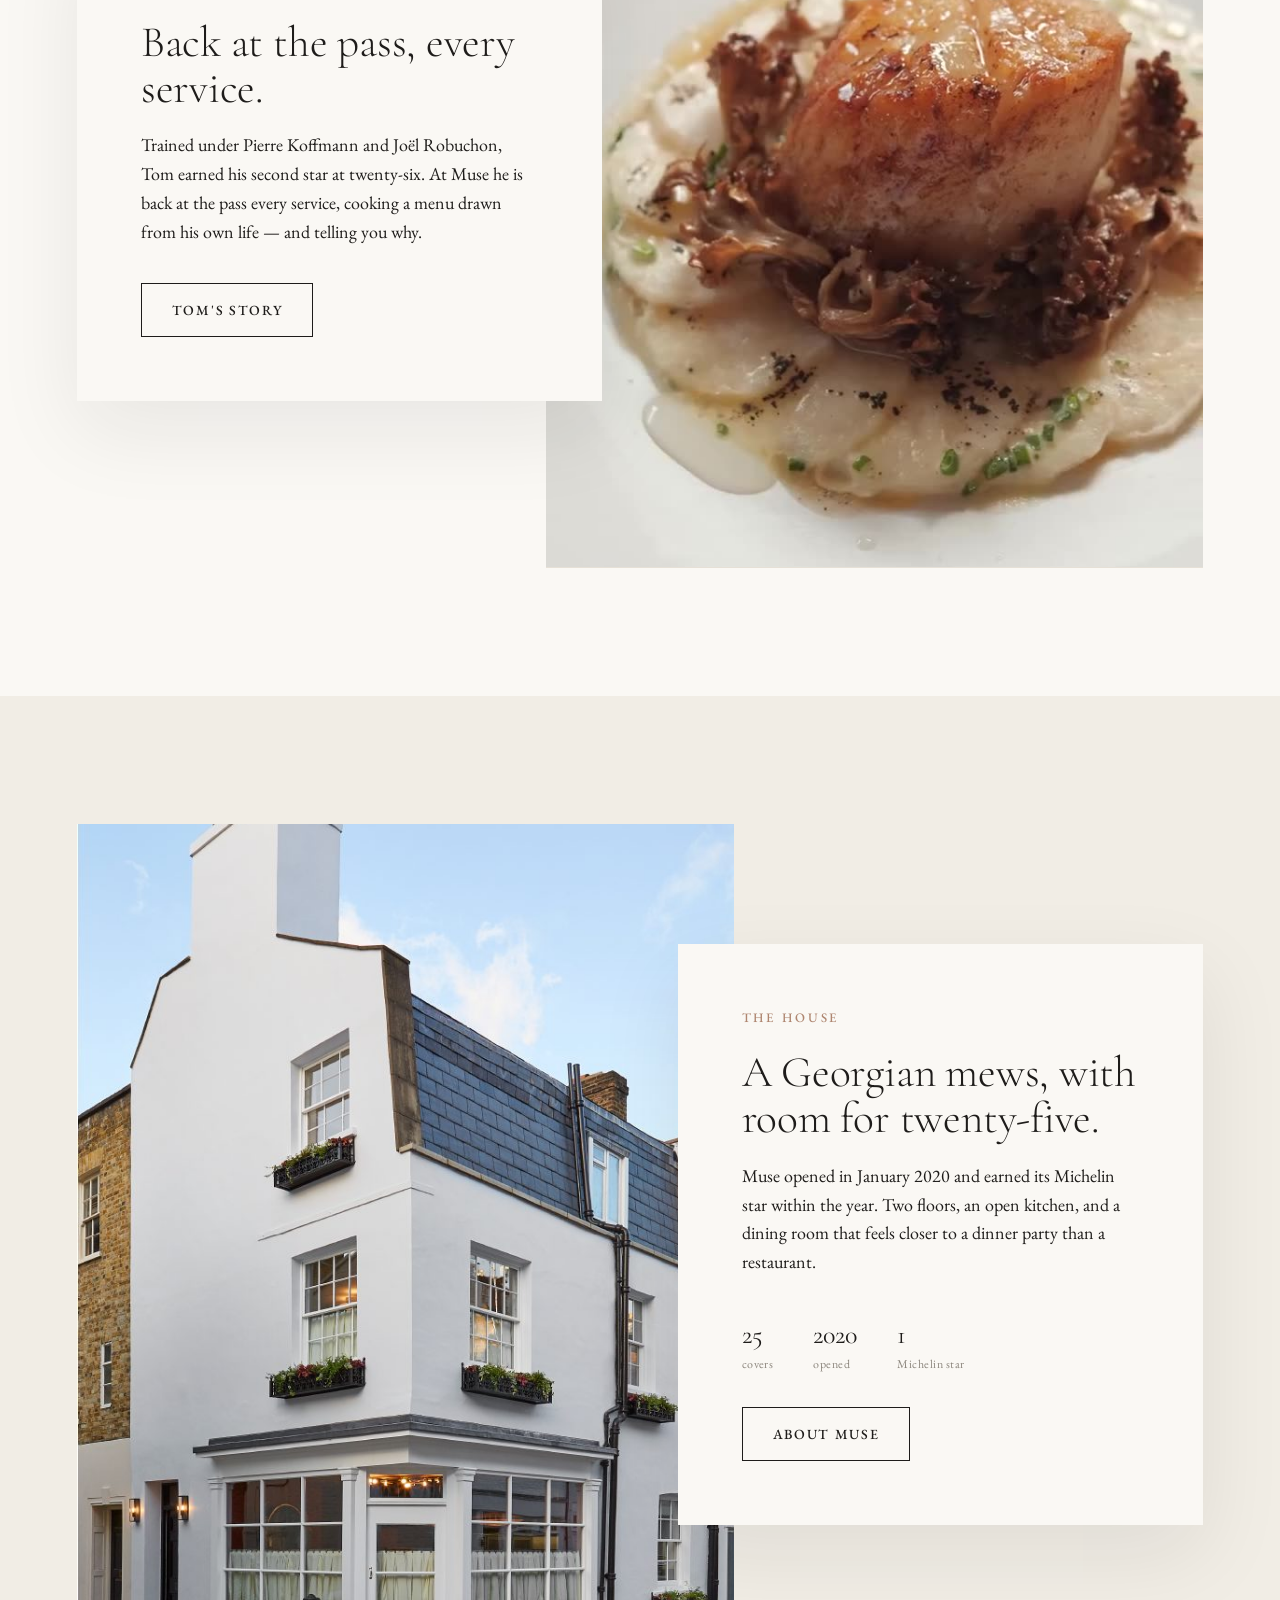
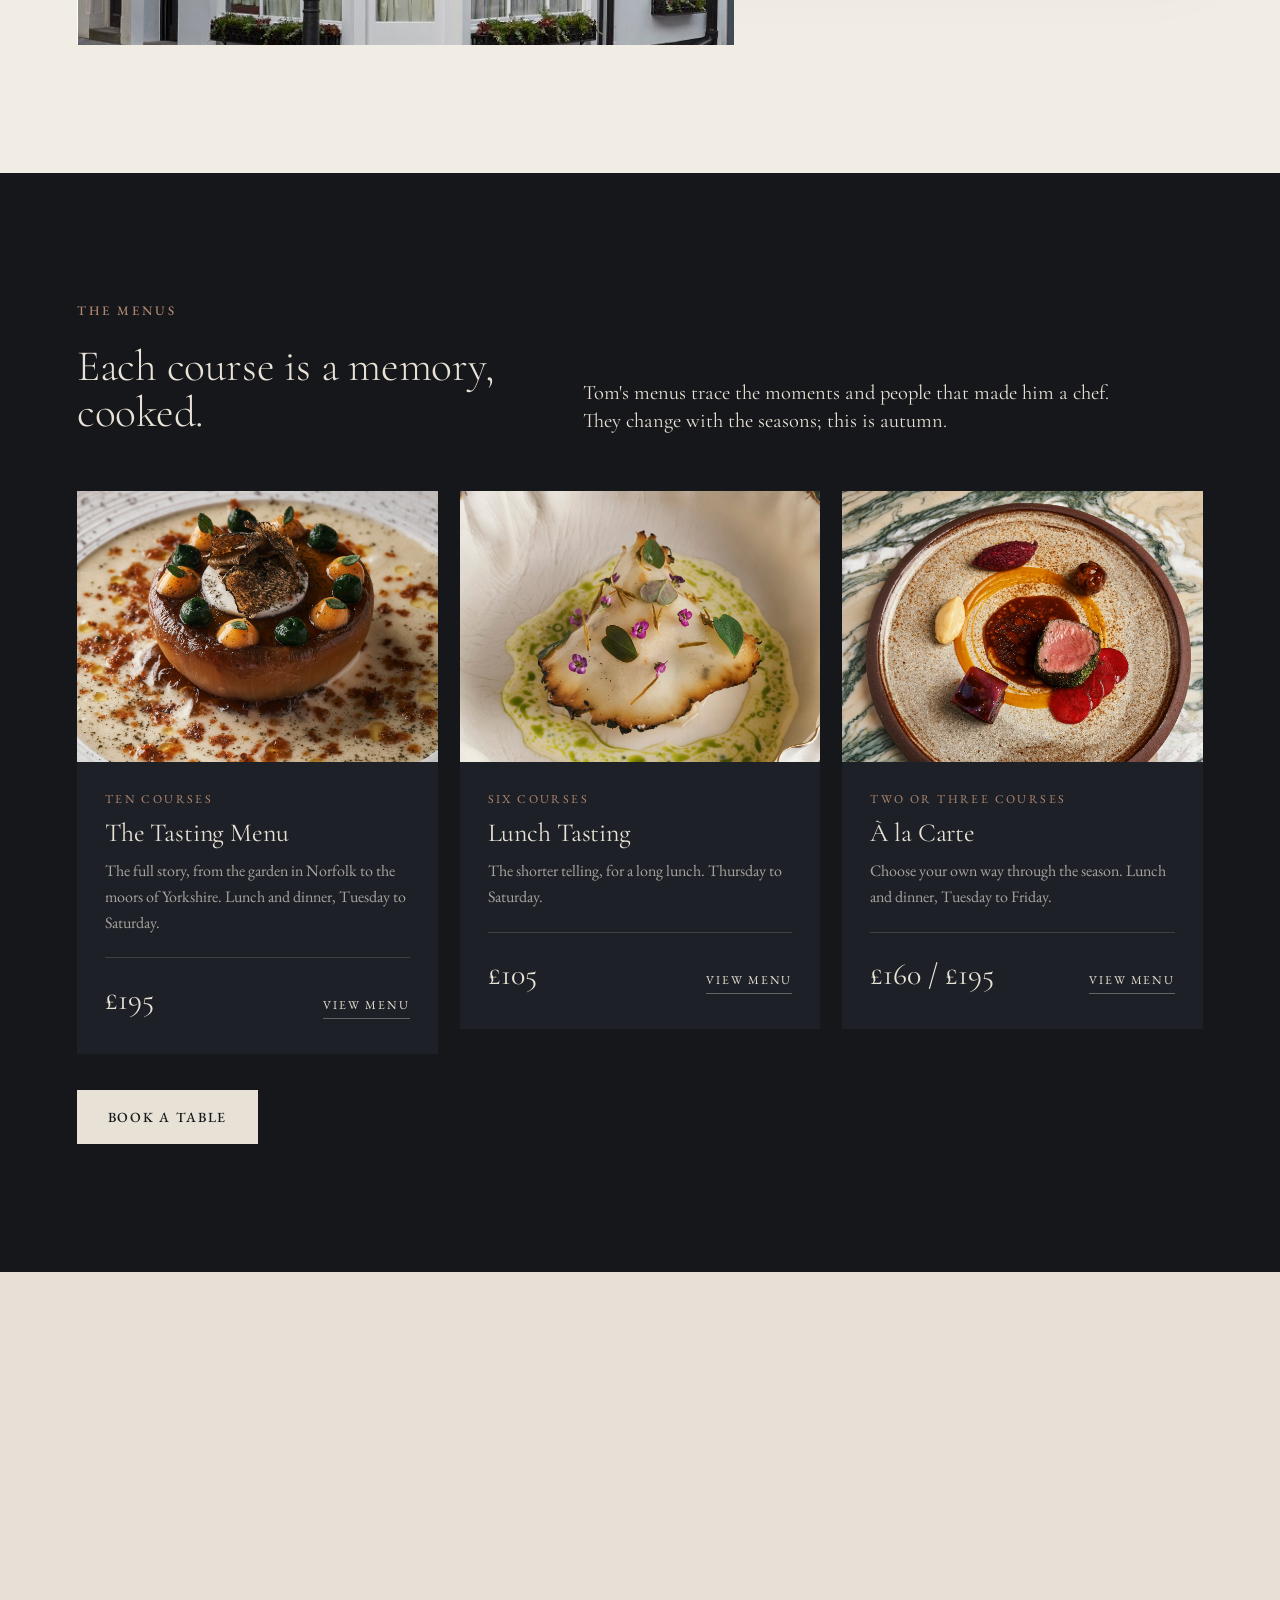
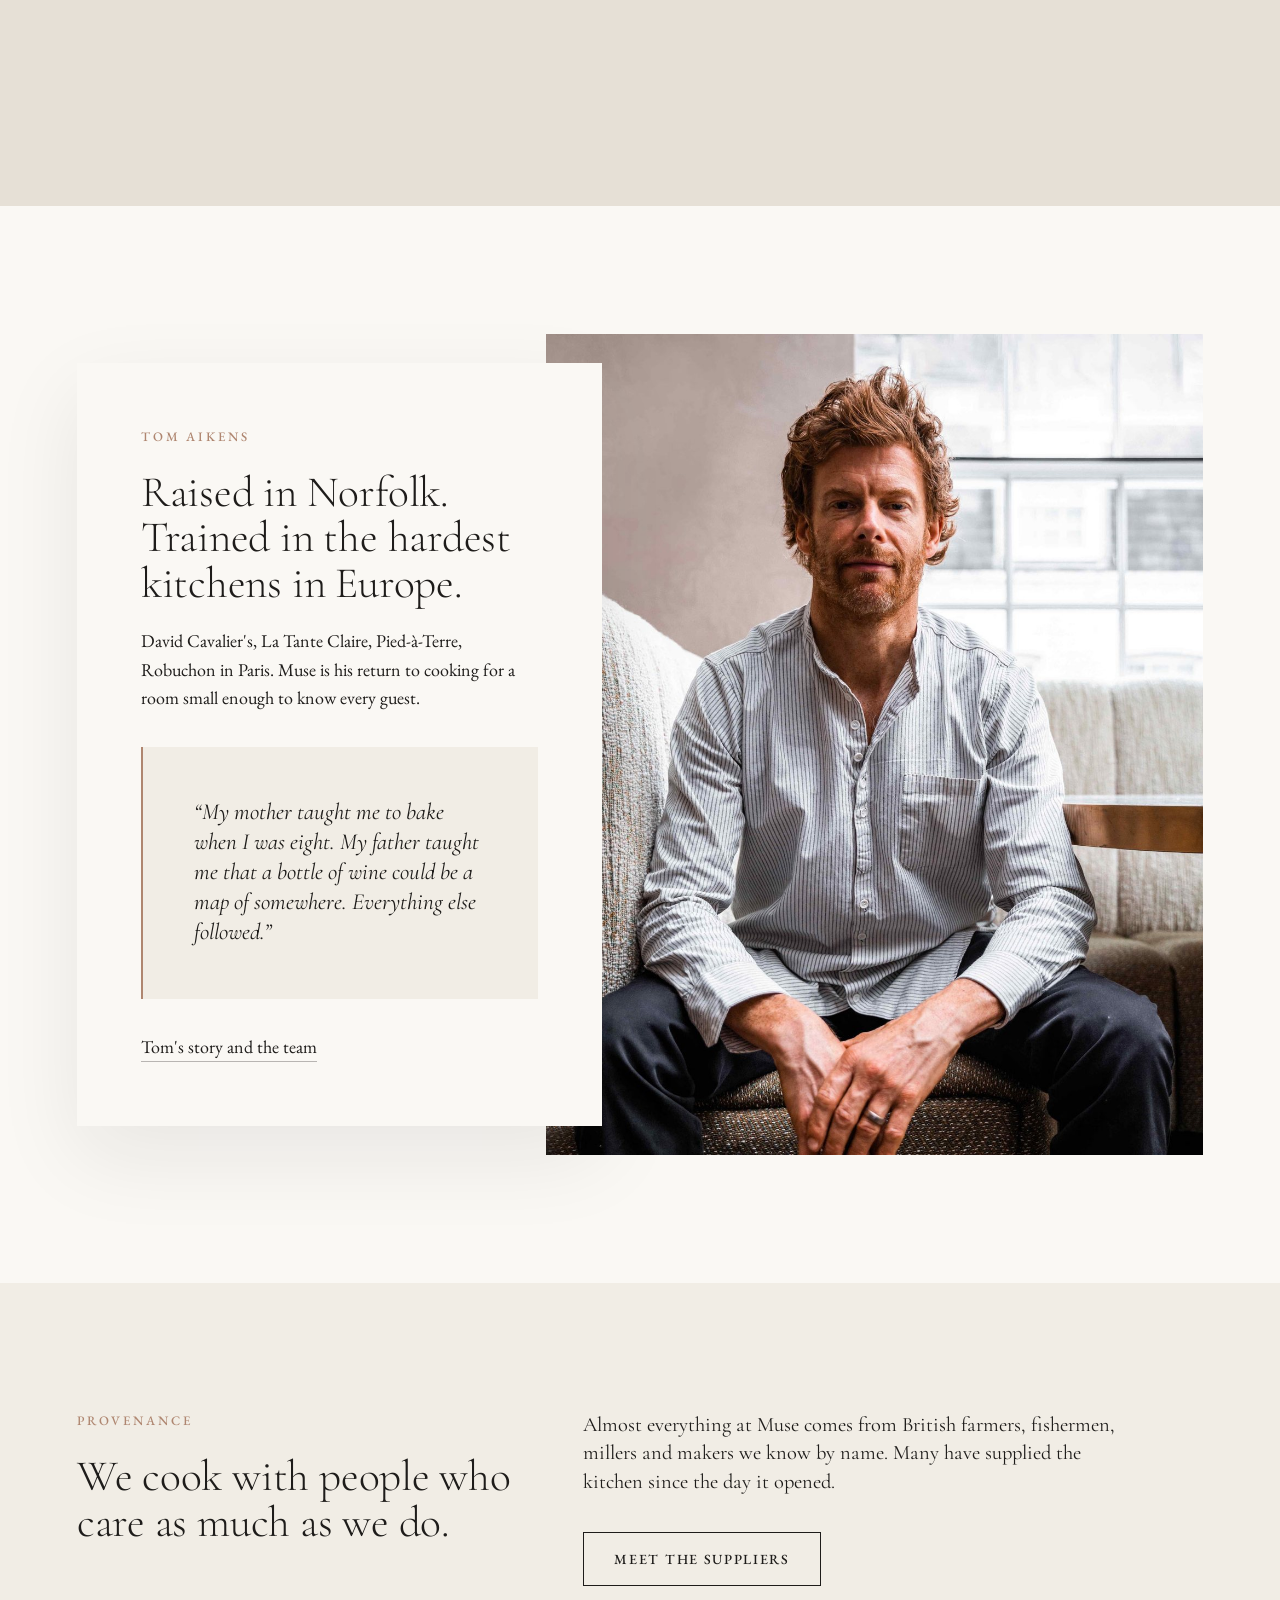
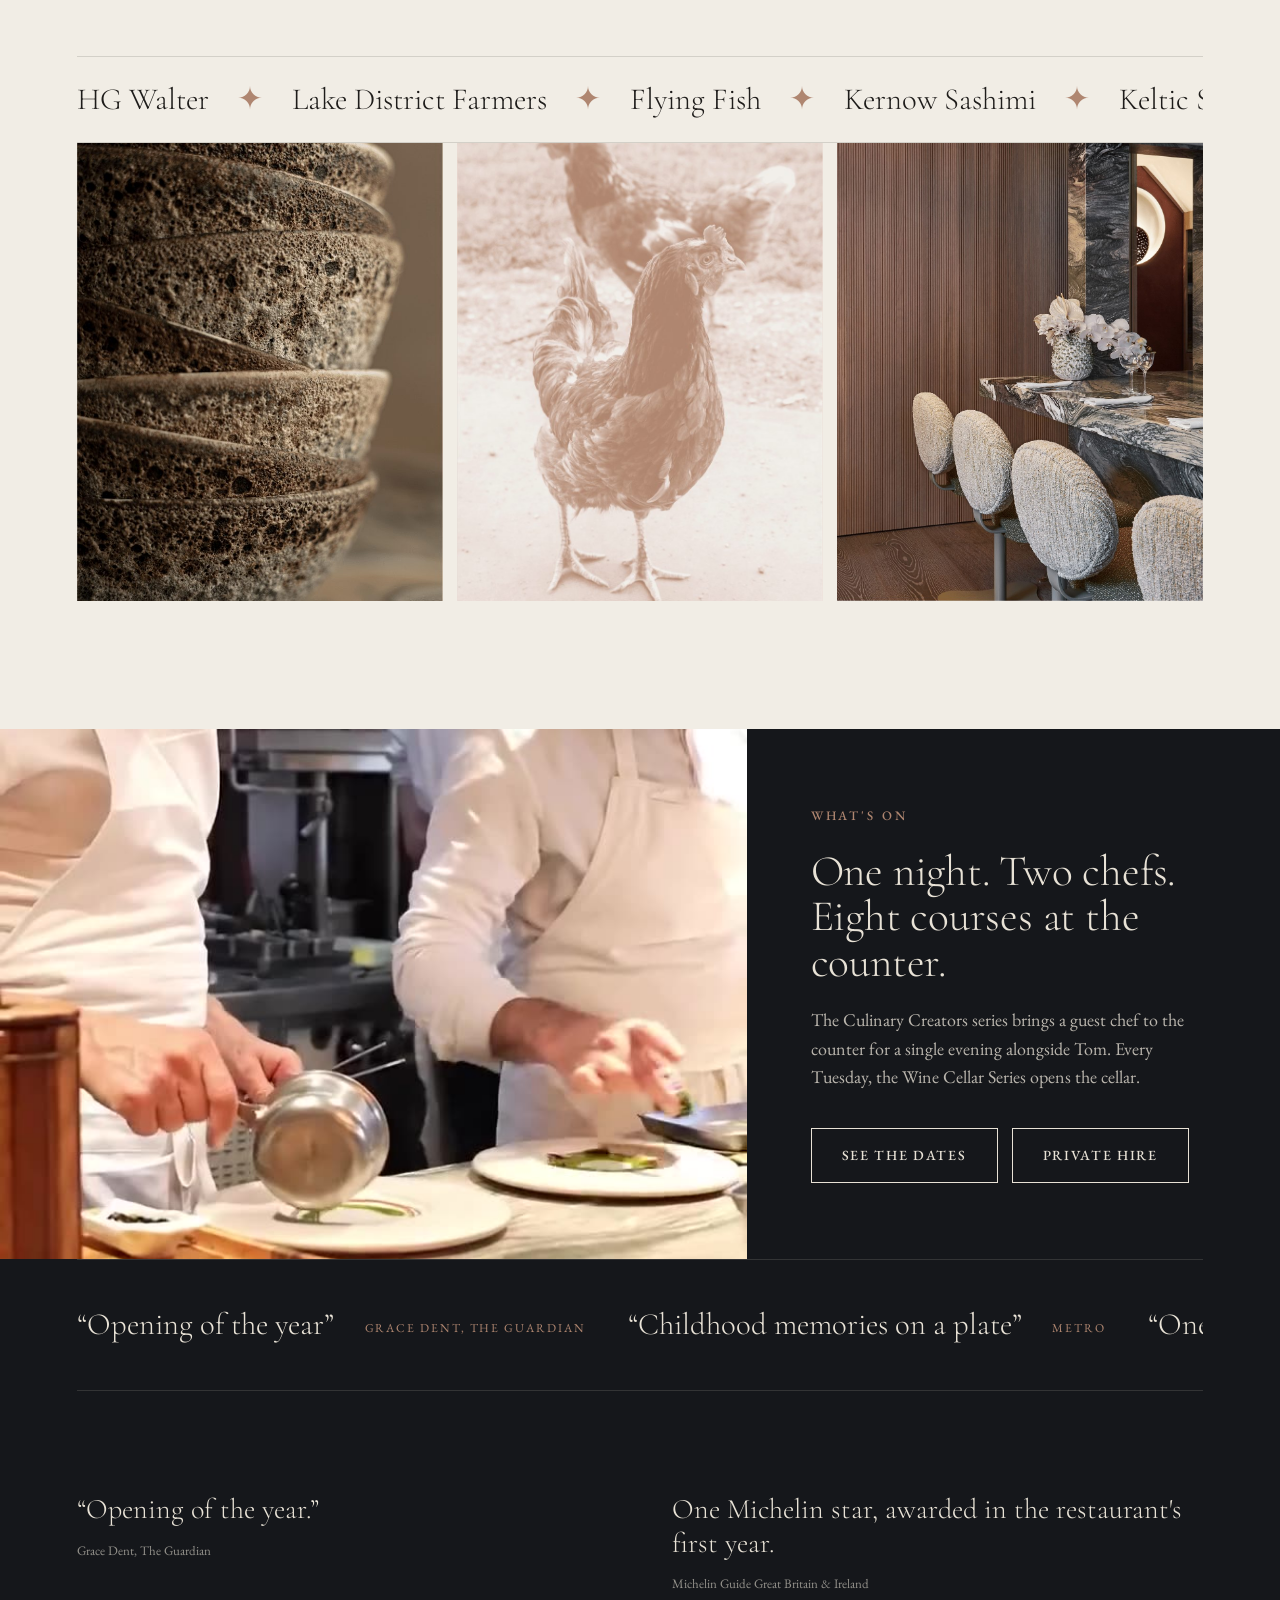
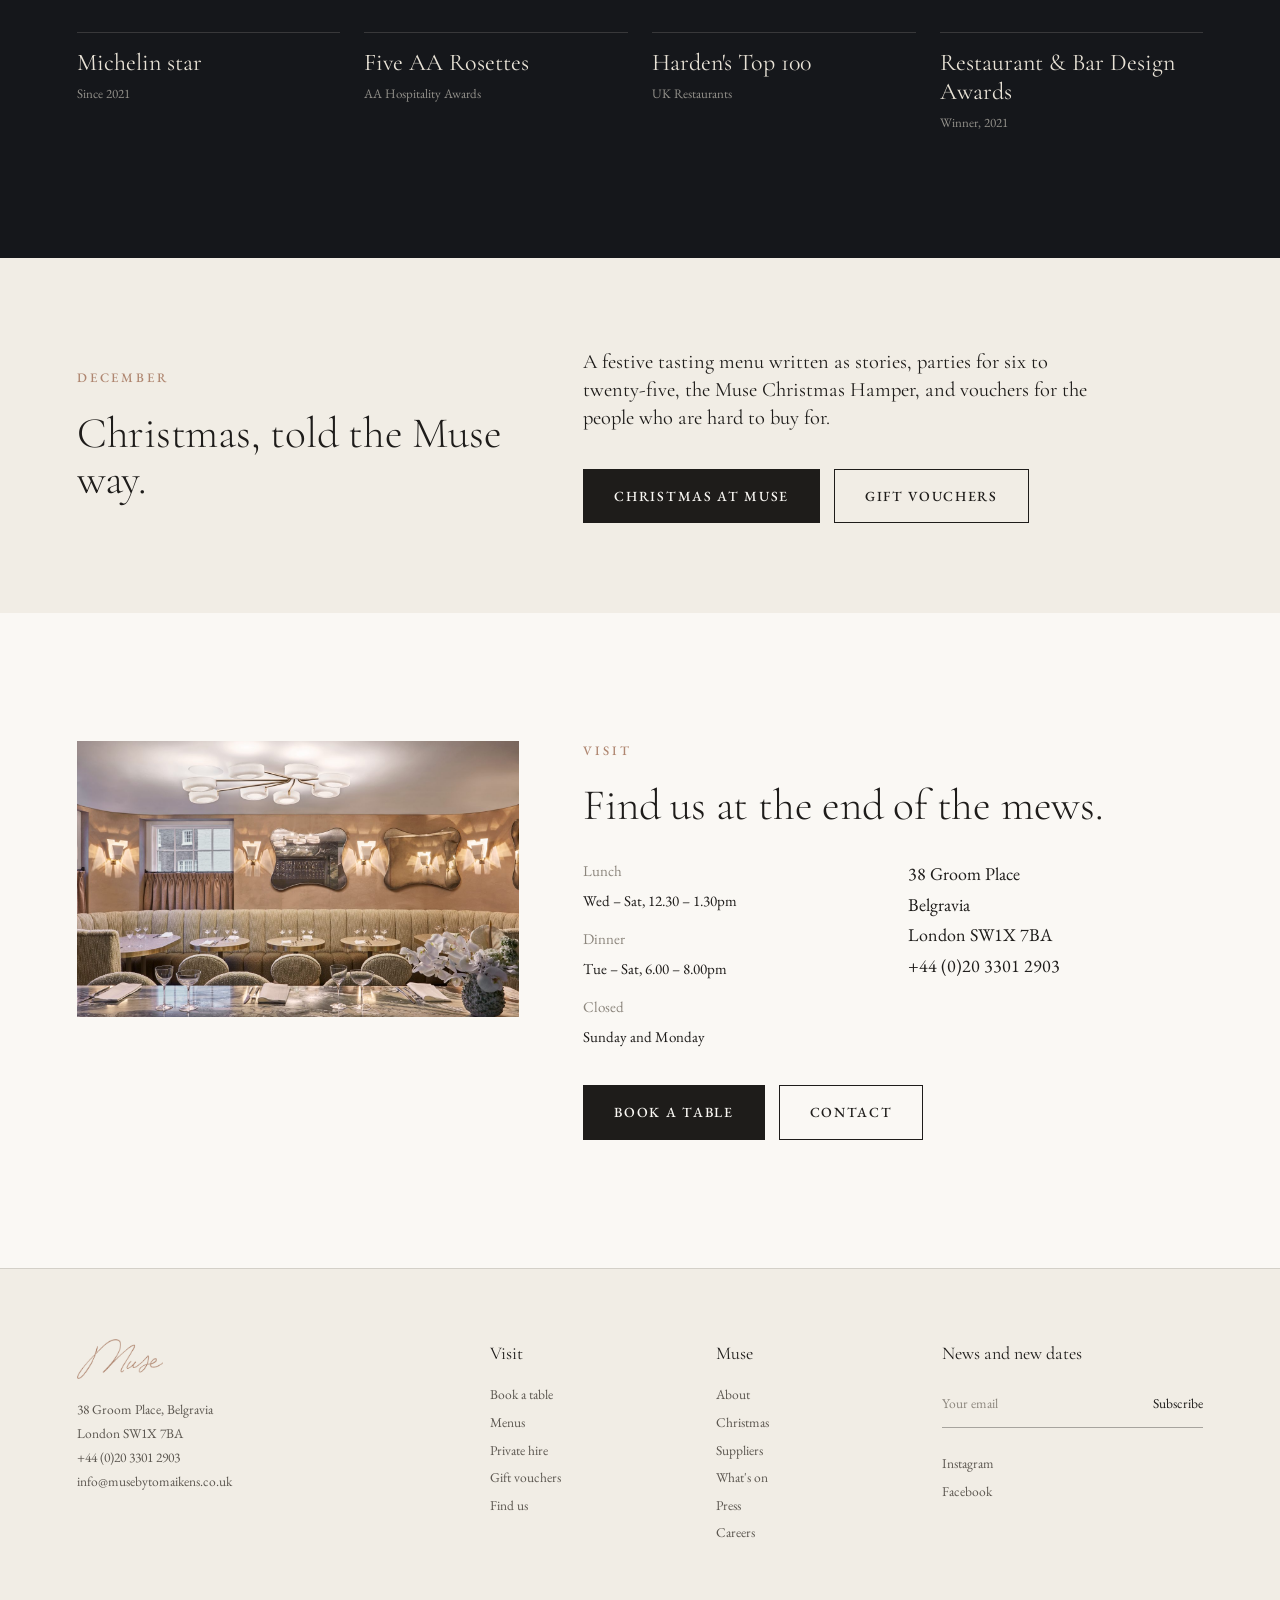
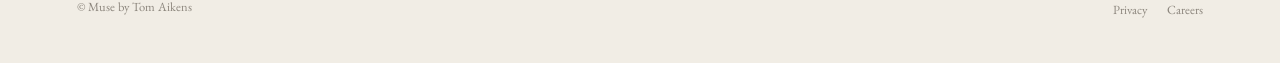
==== commit a0fda27e: "Homepage: silent loops in the Tom section and the What's On band Co-Authored-By: Claude Fable 5.1 <n" ====
--- a/index.html
+++ b/index.html
@@ -82,7 +82,7 @@
       <p style="margin-top:20px">Trained under Pierre Koffmann and Joël Robuchon, Tom earned his second star at twenty-six. At Muse he is back at the pass every service, cooking a menu drawn from his own life — and telling you why.</p>
       <div class="cta"><a class="btn" href="about.html">Tom's story</a></div>
     </div>
-    <div class="ph reveal big plx" data-plx="14"><img src="img/img2.jpg" alt="Tom Aikens plating at the pass" loading="lazy"></div>
+    <div class="ph big vid"><video muted loop playsinline autoplay preload="metadata" poster="img/pass-poster.jpg"><source src="img/pass.mp4" type="video/mp4"></video></div>
   </div>
 </section>
 
@@ -157,7 +157,7 @@
 </section>
 
 <section class="split" id="on">
-  <div class="ph"><img src="img/kitchen-counter.jpg" alt="The counter at Muse" loading="lazy"></div>
+  <div class="ph vid"><video muted loop playsinline autoplay preload="metadata" poster="img/service-poster.jpg"><source src="img/service.mp4" type="video/mp4"></video></div>
   <div class="panel">
     <div class="chapter">What's on</div>
     <h2>One night. Two chefs. Eight courses at the counter.</h2>
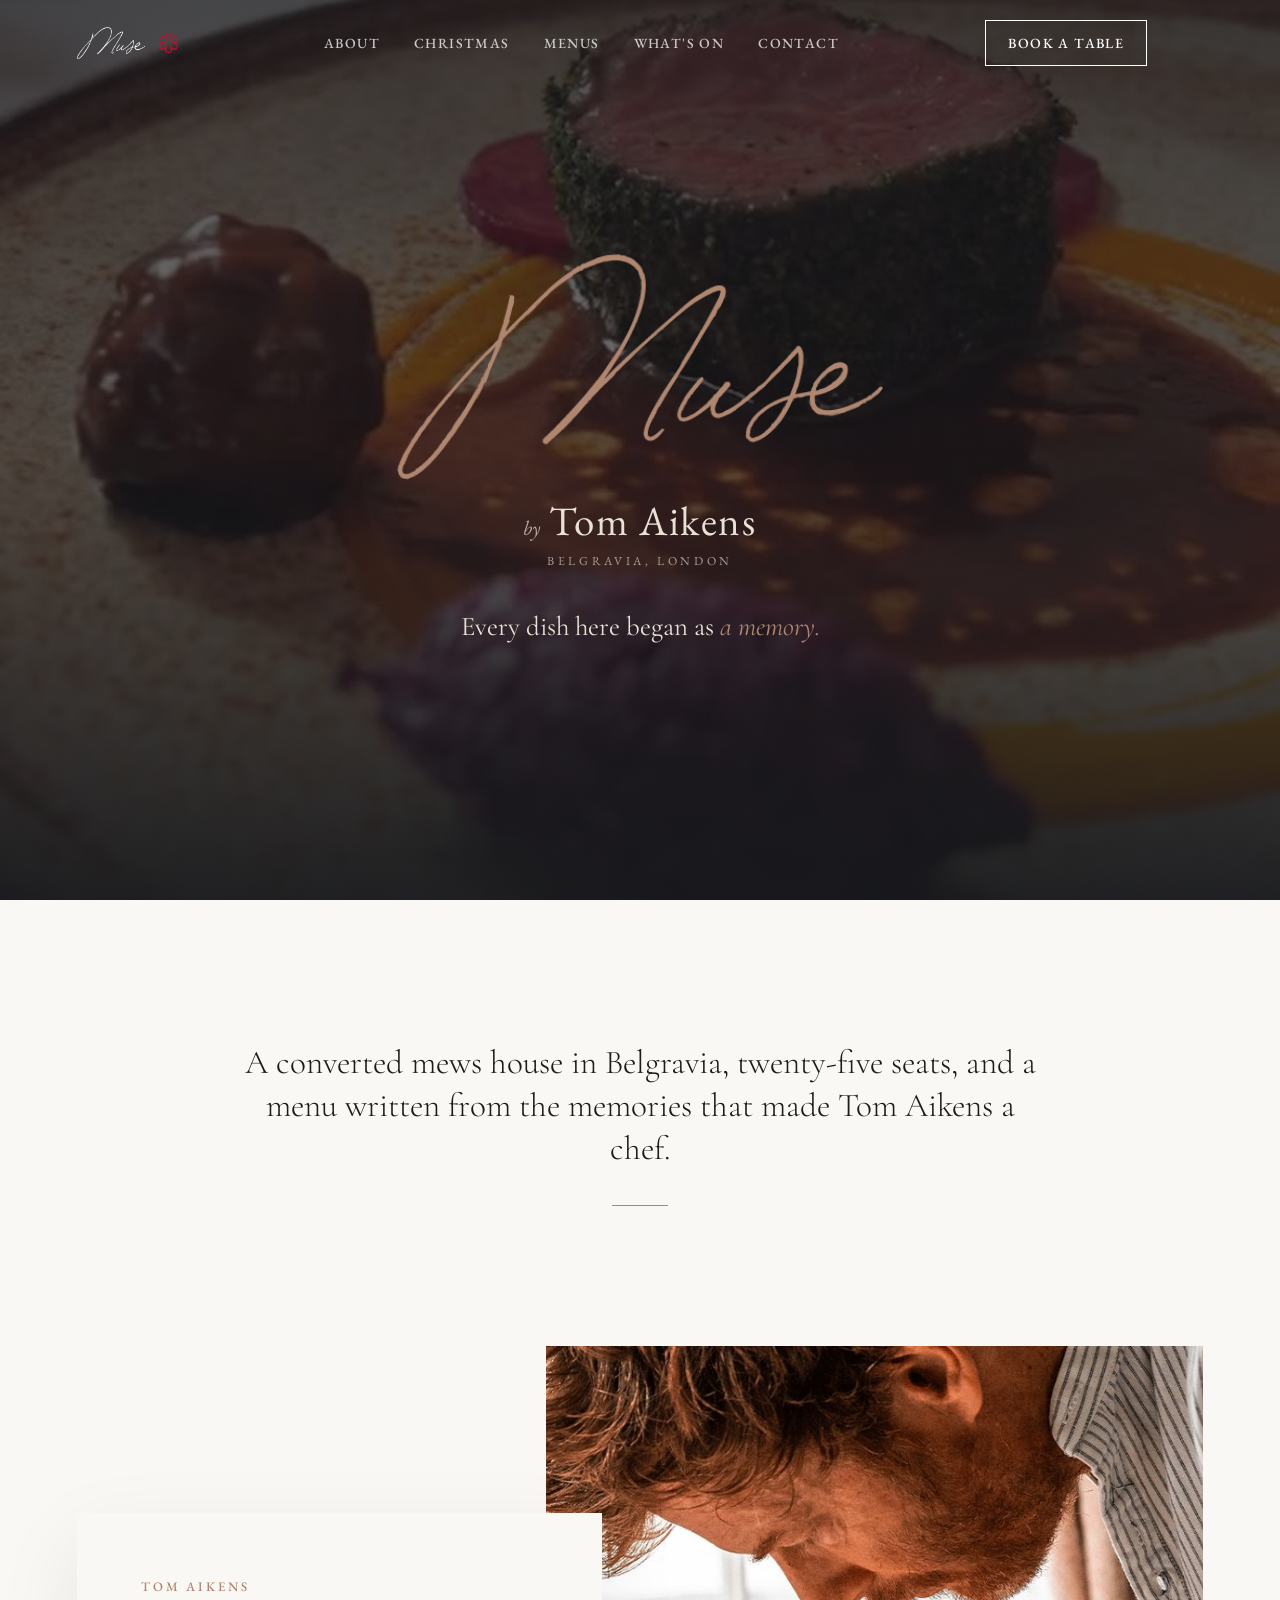
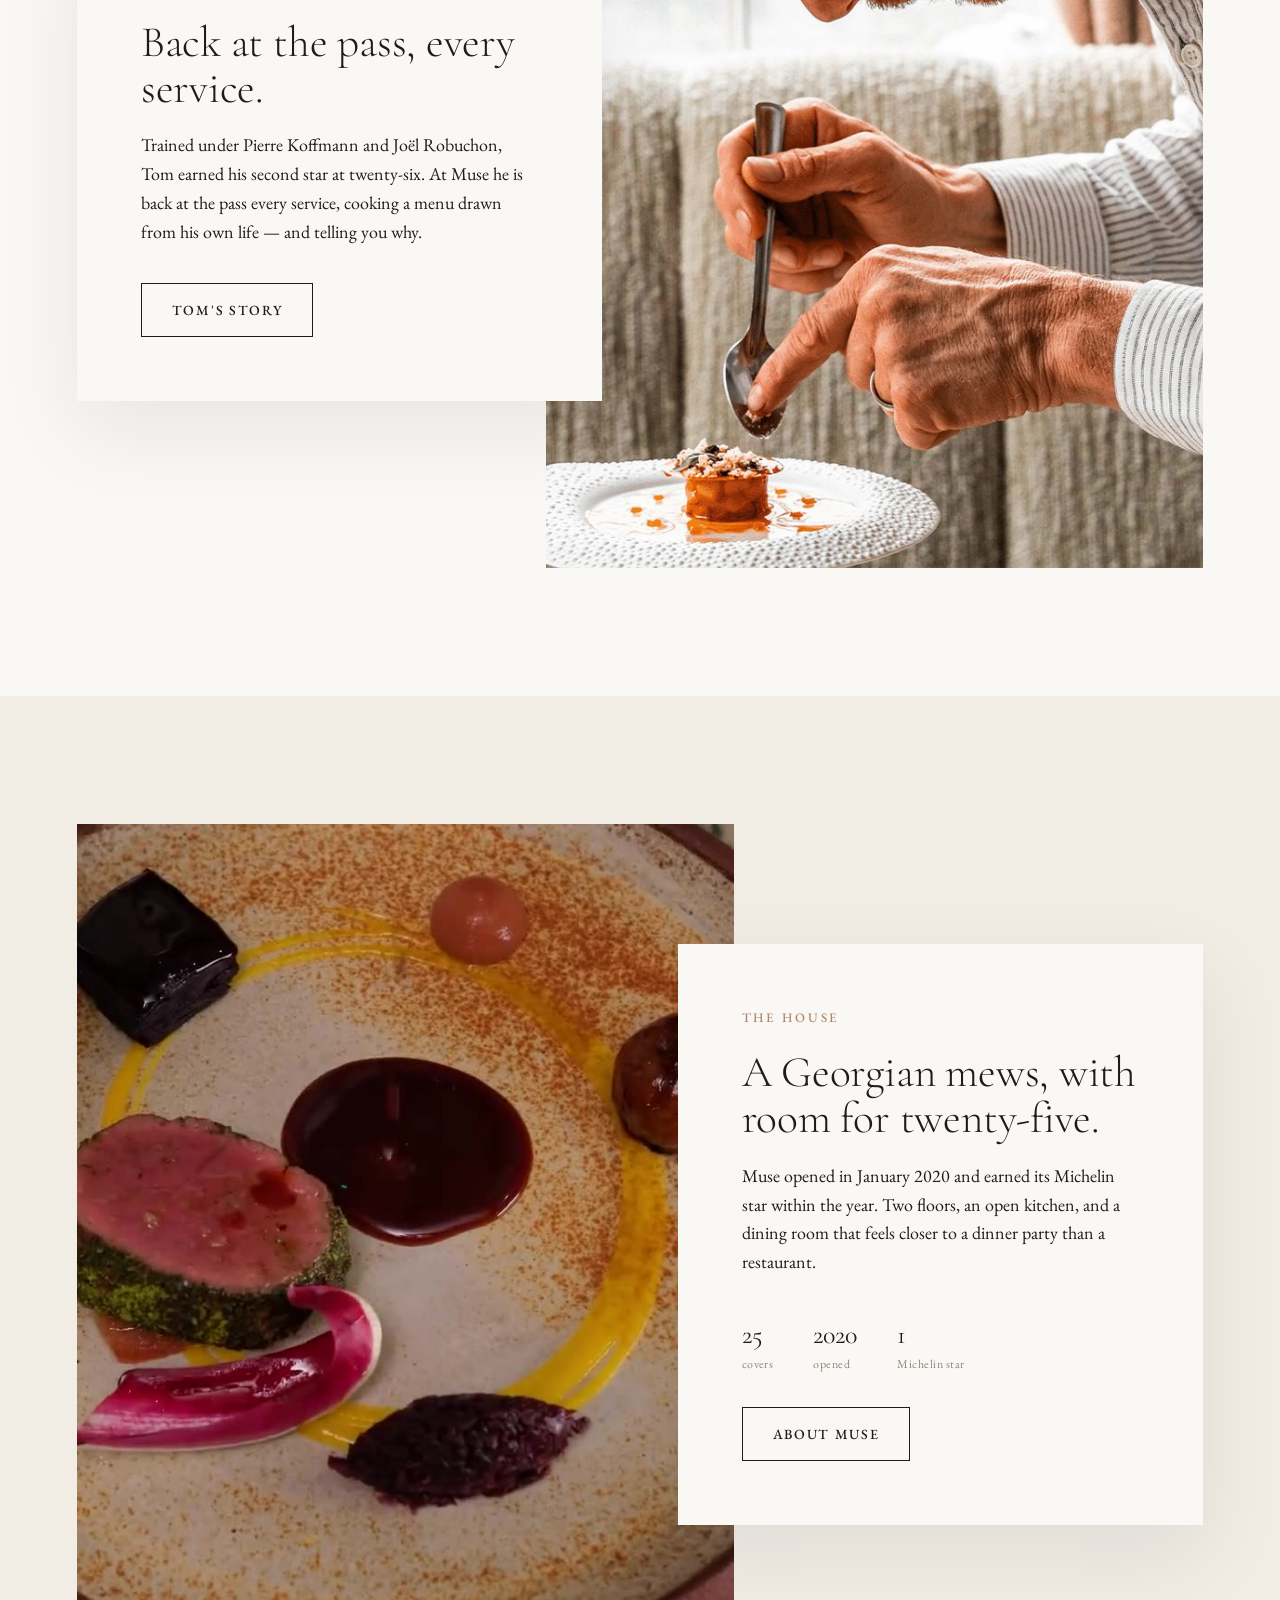
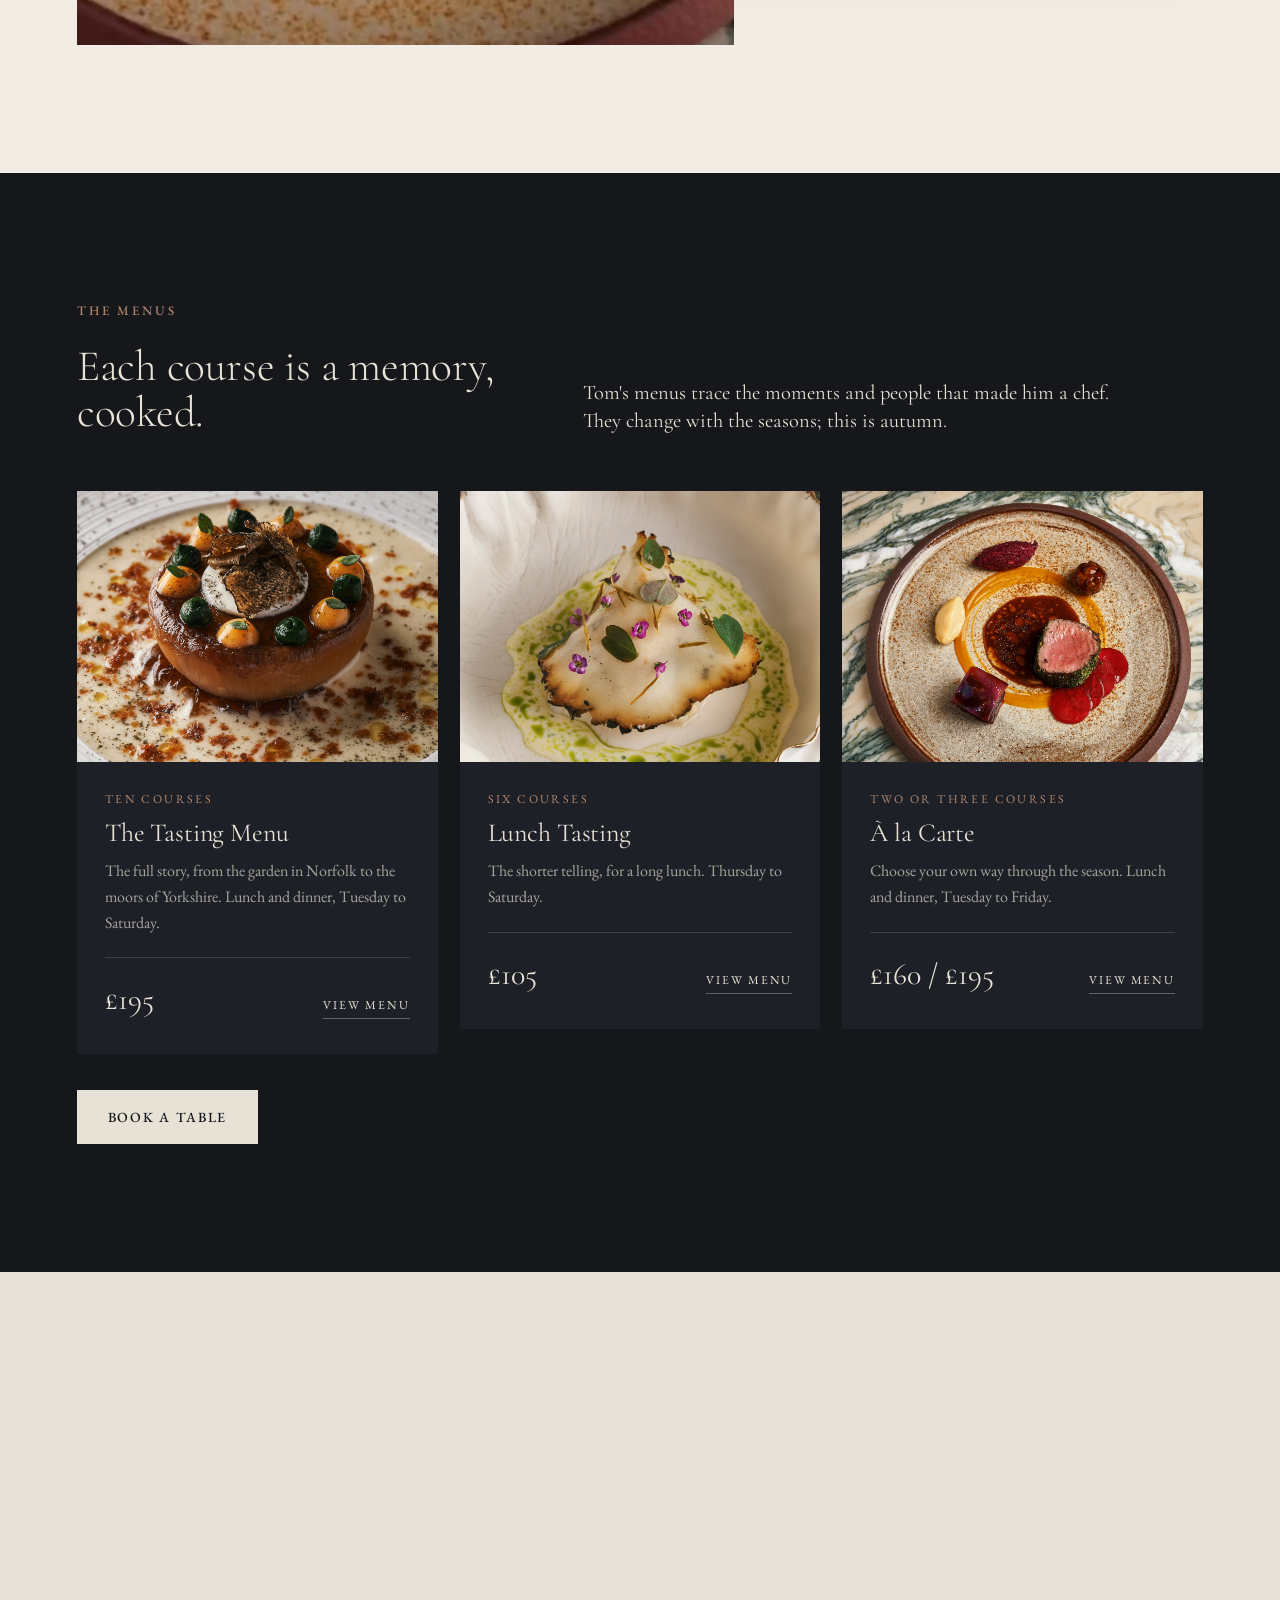
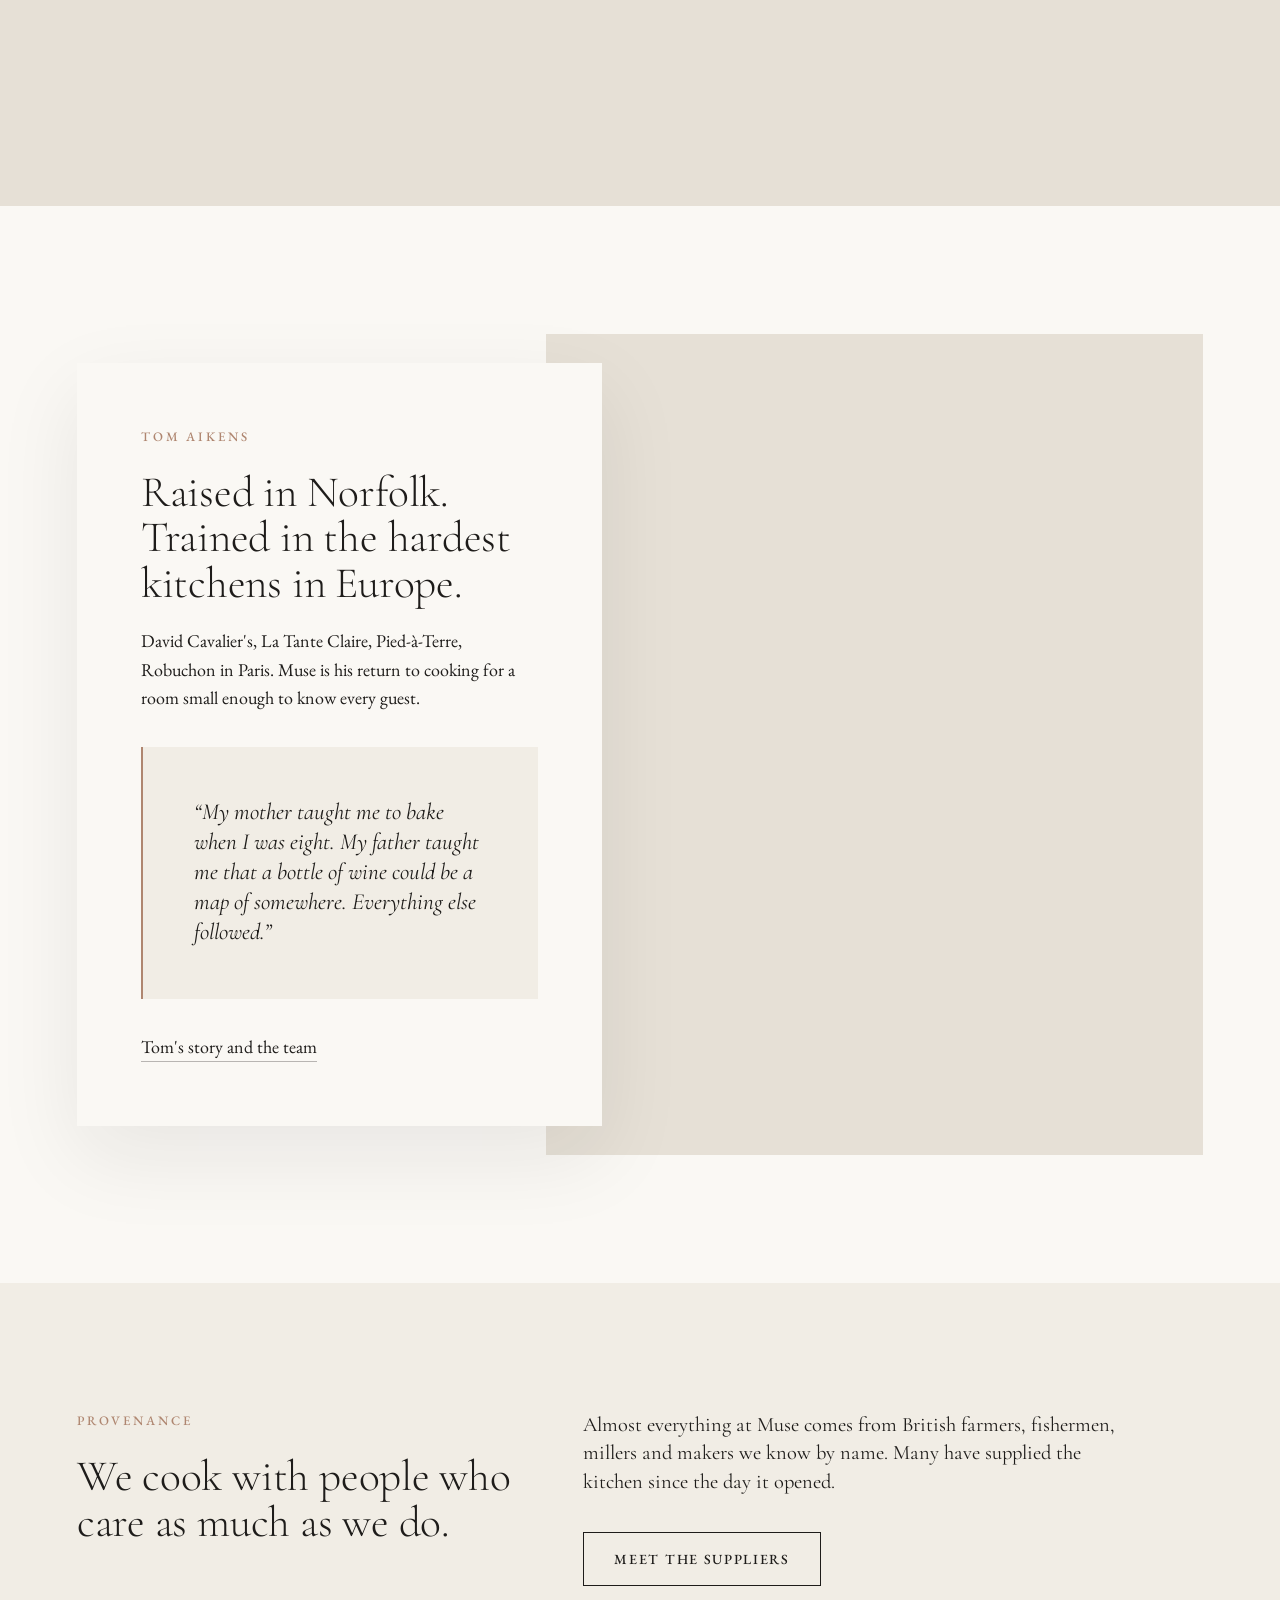
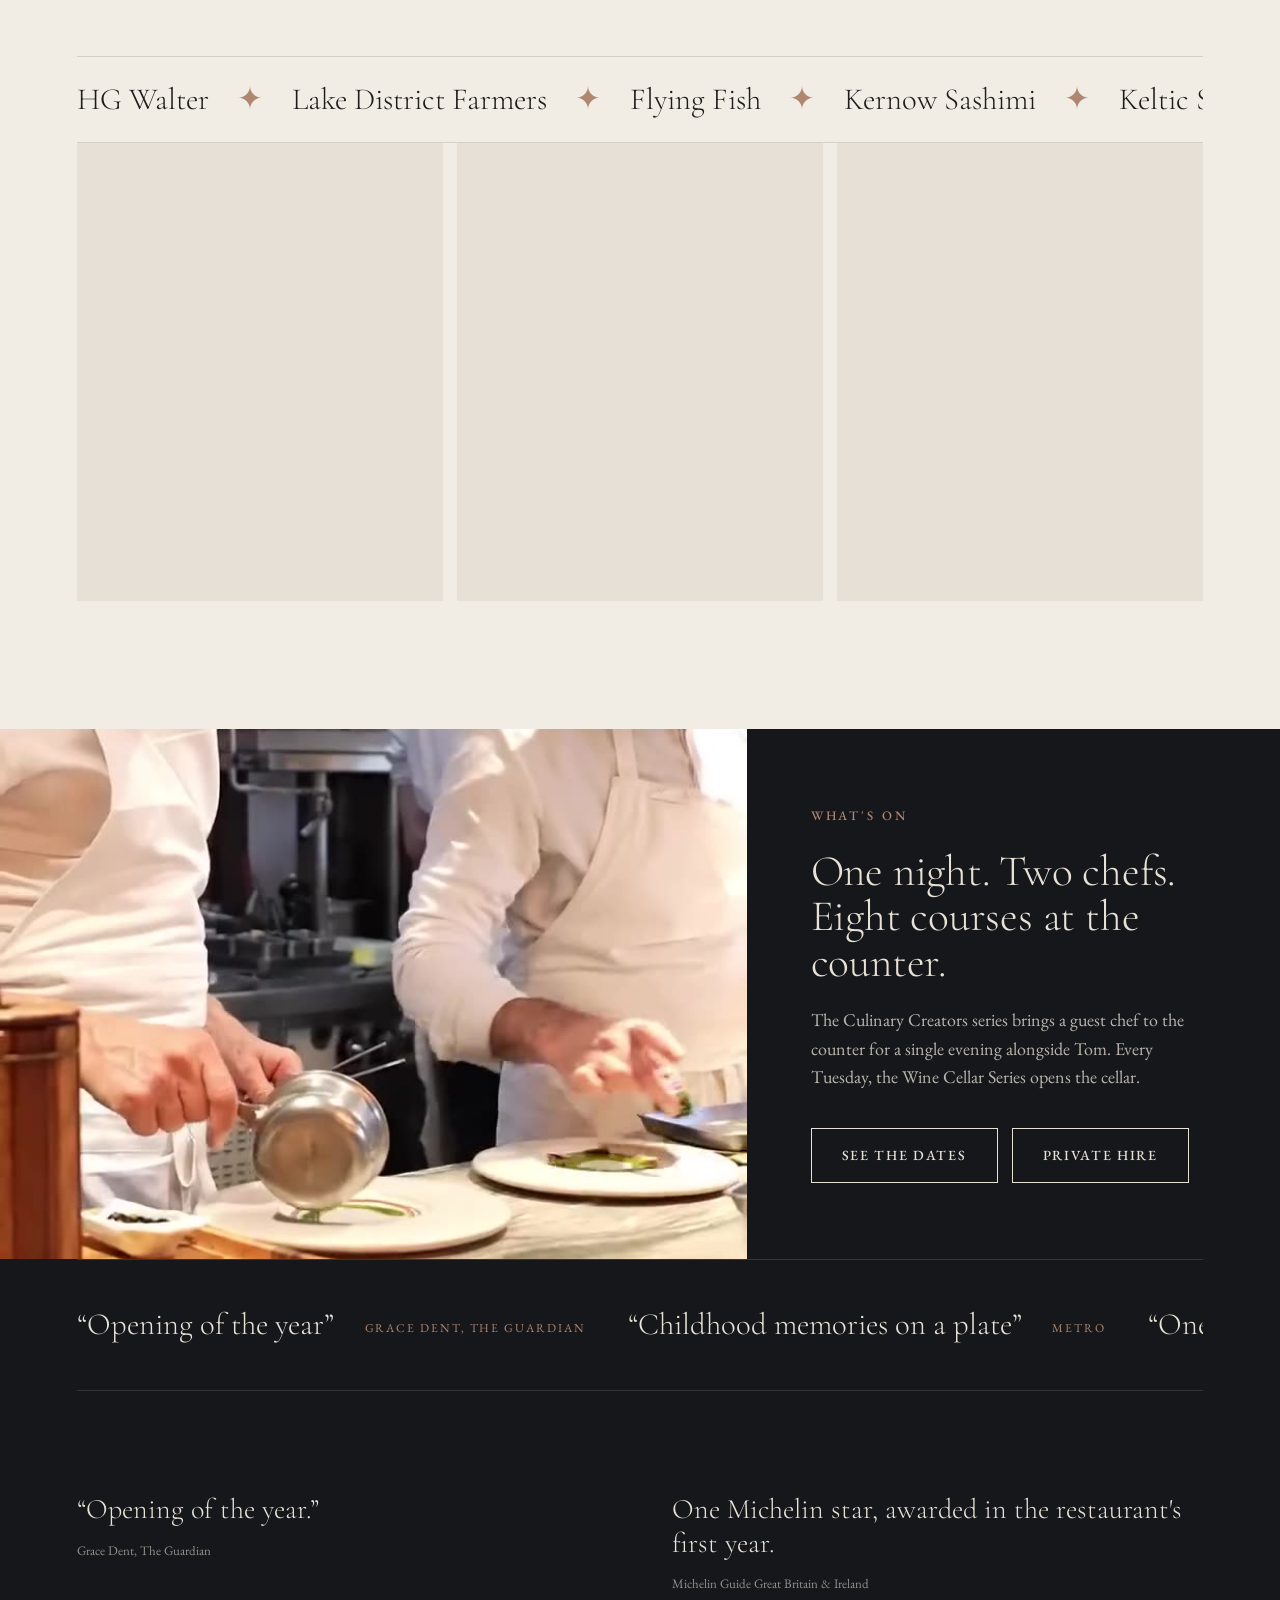
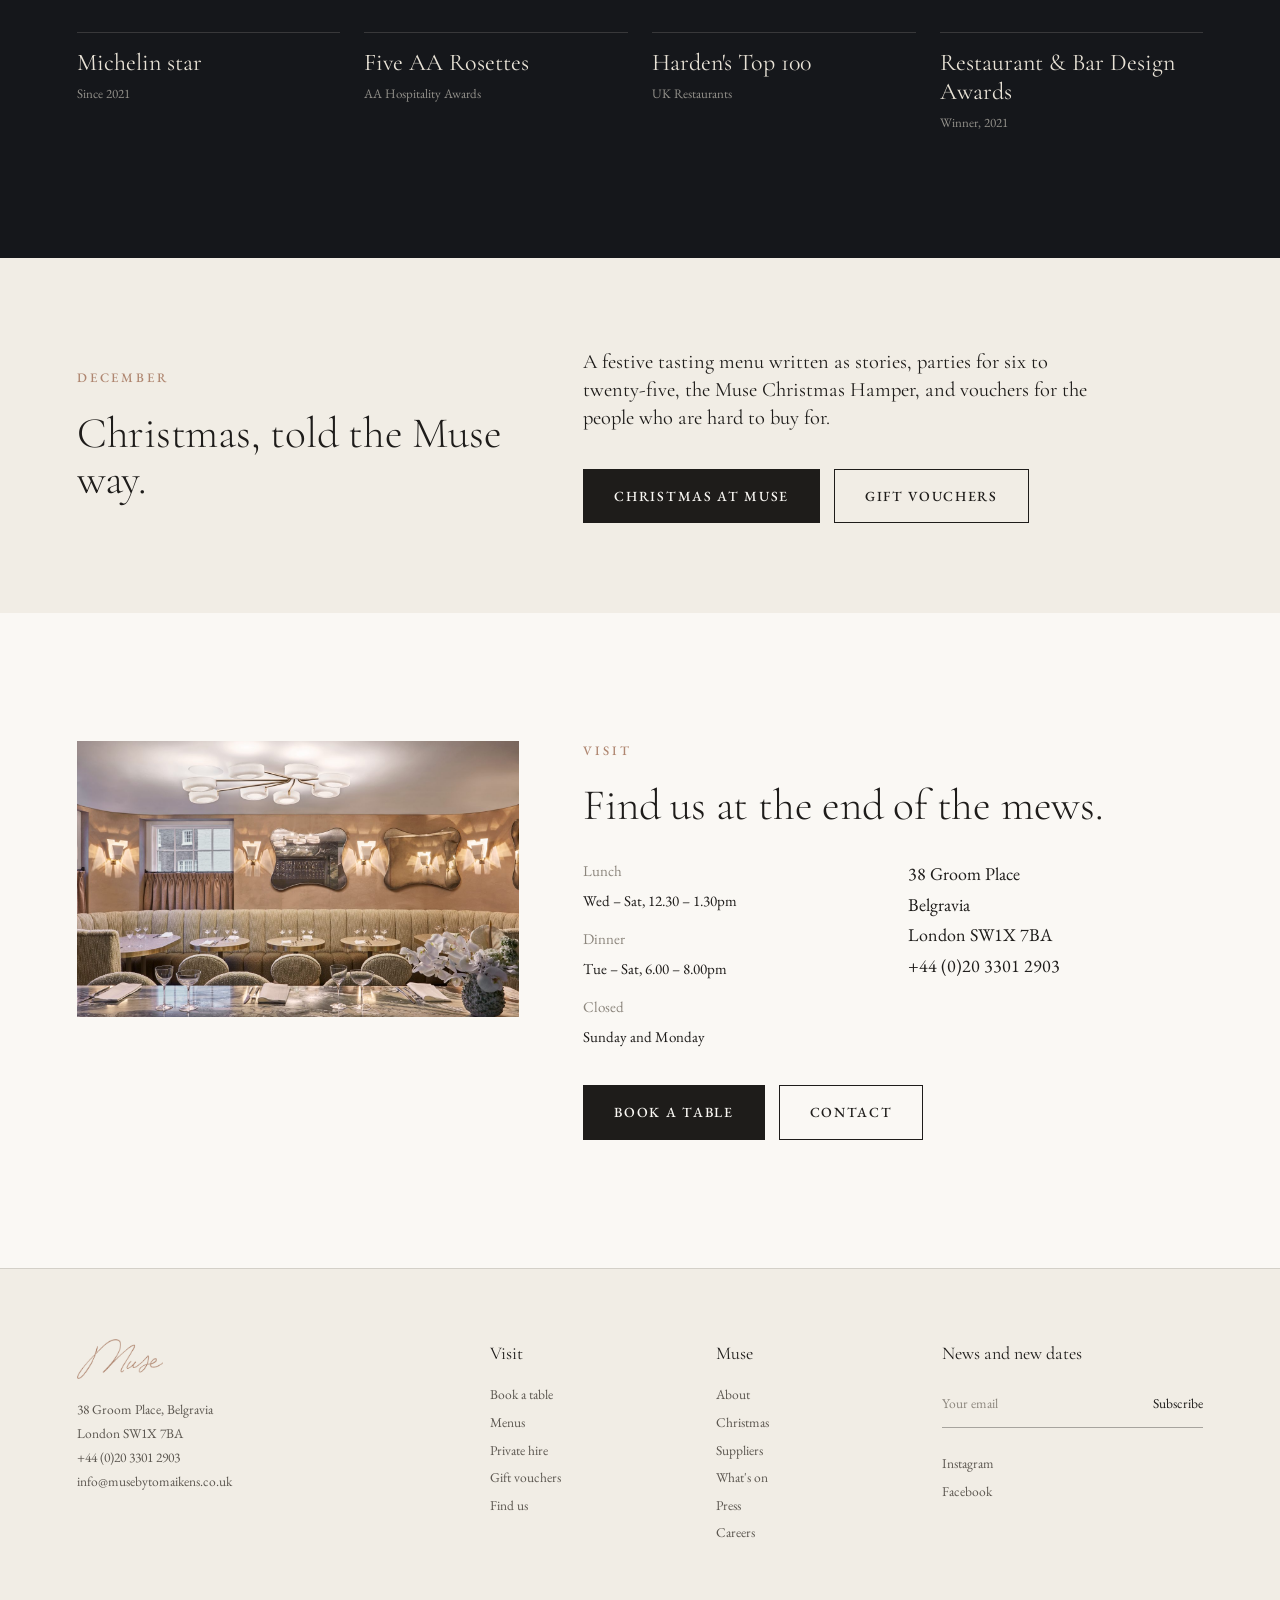
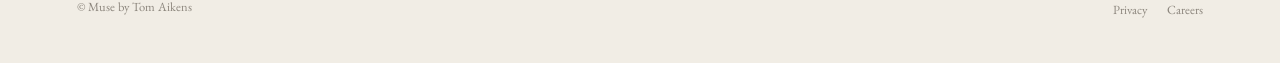
==== commit c37b8a79: "Home: Tom photo restored, kitchen clip beside the house section Co-Authored-By: Claude Fable 5.1 <no" ====
--- a/index.html
+++ b/index.html
@@ -82,13 +82,13 @@
       <p style="margin-top:20px">Trained under Pierre Koffmann and Joël Robuchon, Tom earned his second star at twenty-six. At Muse he is back at the pass every service, cooking a menu drawn from his own life — and telling you why.</p>
       <div class="cta"><a class="btn" href="about.html">Tom's story</a></div>
     </div>
-    <div class="ph big vid"><video muted loop playsinline autoplay preload="metadata" poster="img/pass-poster.jpg"><source src="img/pass.mp4" type="video/mp4"></video></div>
+    <div class="ph reveal big plx" data-plx="14"><img src="img/img2.jpg" alt="Tom Aikens plating at the pass" loading="lazy"></div>
   </div>
 </section>
 
 <section id="house" class="tint">
   <div class="overlap">
-    <div class="ph reveal big plx" data-plx="14"><img src="img/muse-building.jpg" alt="The Muse mews house on Groom Place" loading="lazy"></div>
+    <div class="ph big vid"><video muted loop playsinline autoplay preload="metadata" poster="img/kitchen-poster.jpg"><source src="img/kitchen.mp4" type="video/mp4"></video></div>
     <div class="text">
       <div class="chapter">The house</div>
       <h2>A Georgian mews, with room for twenty-five.</h2>
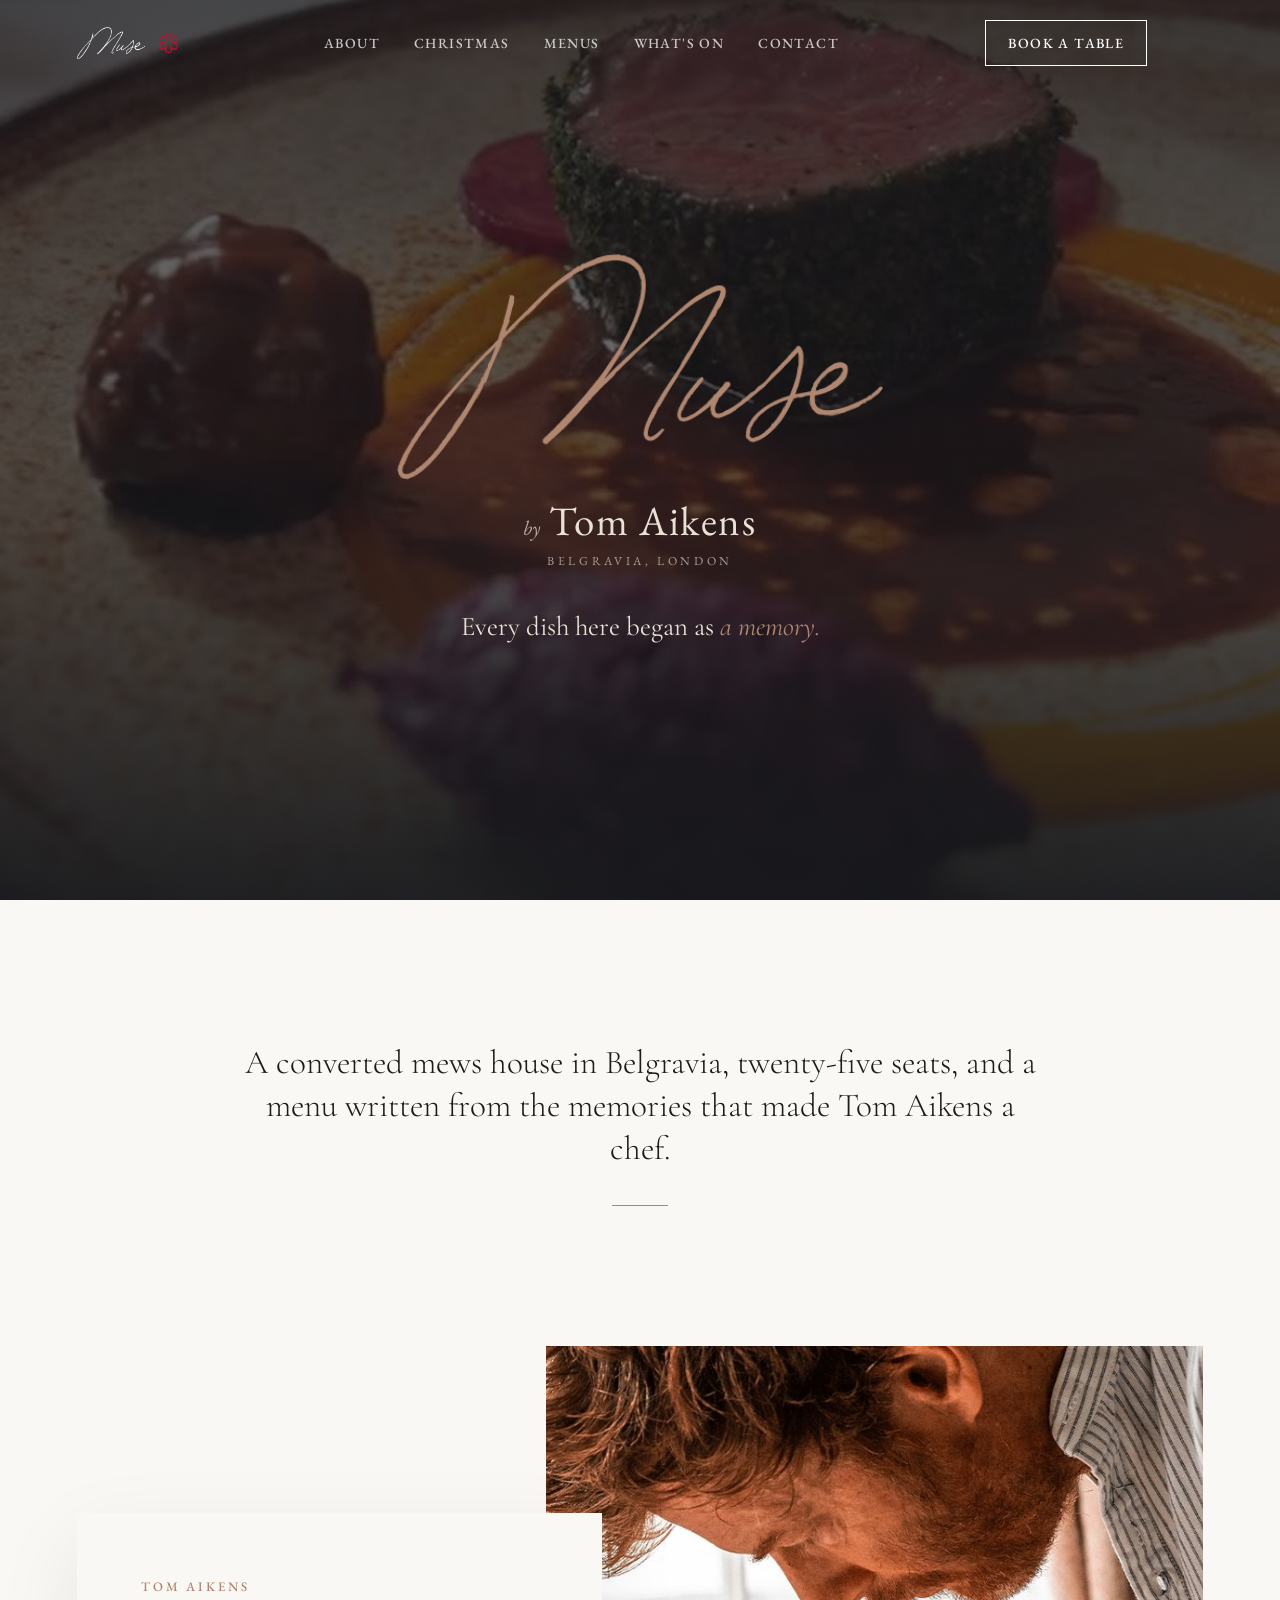
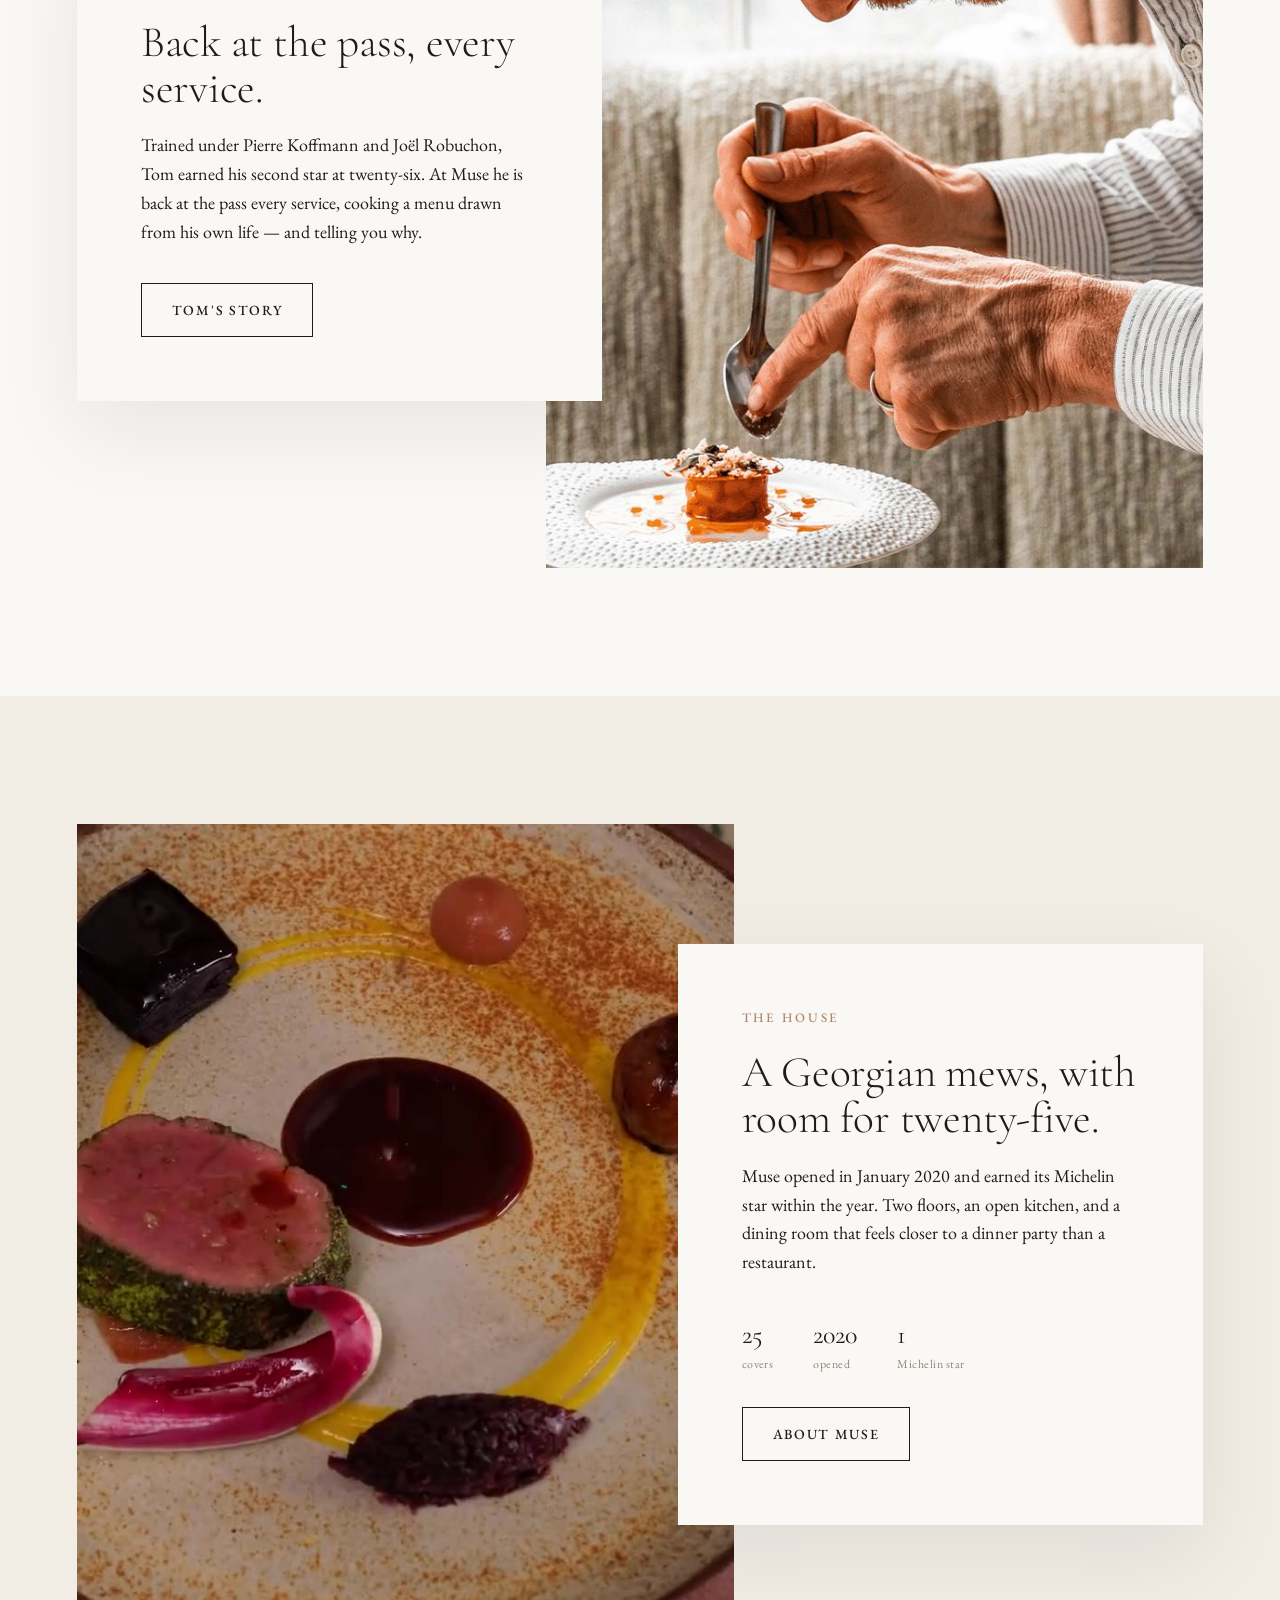
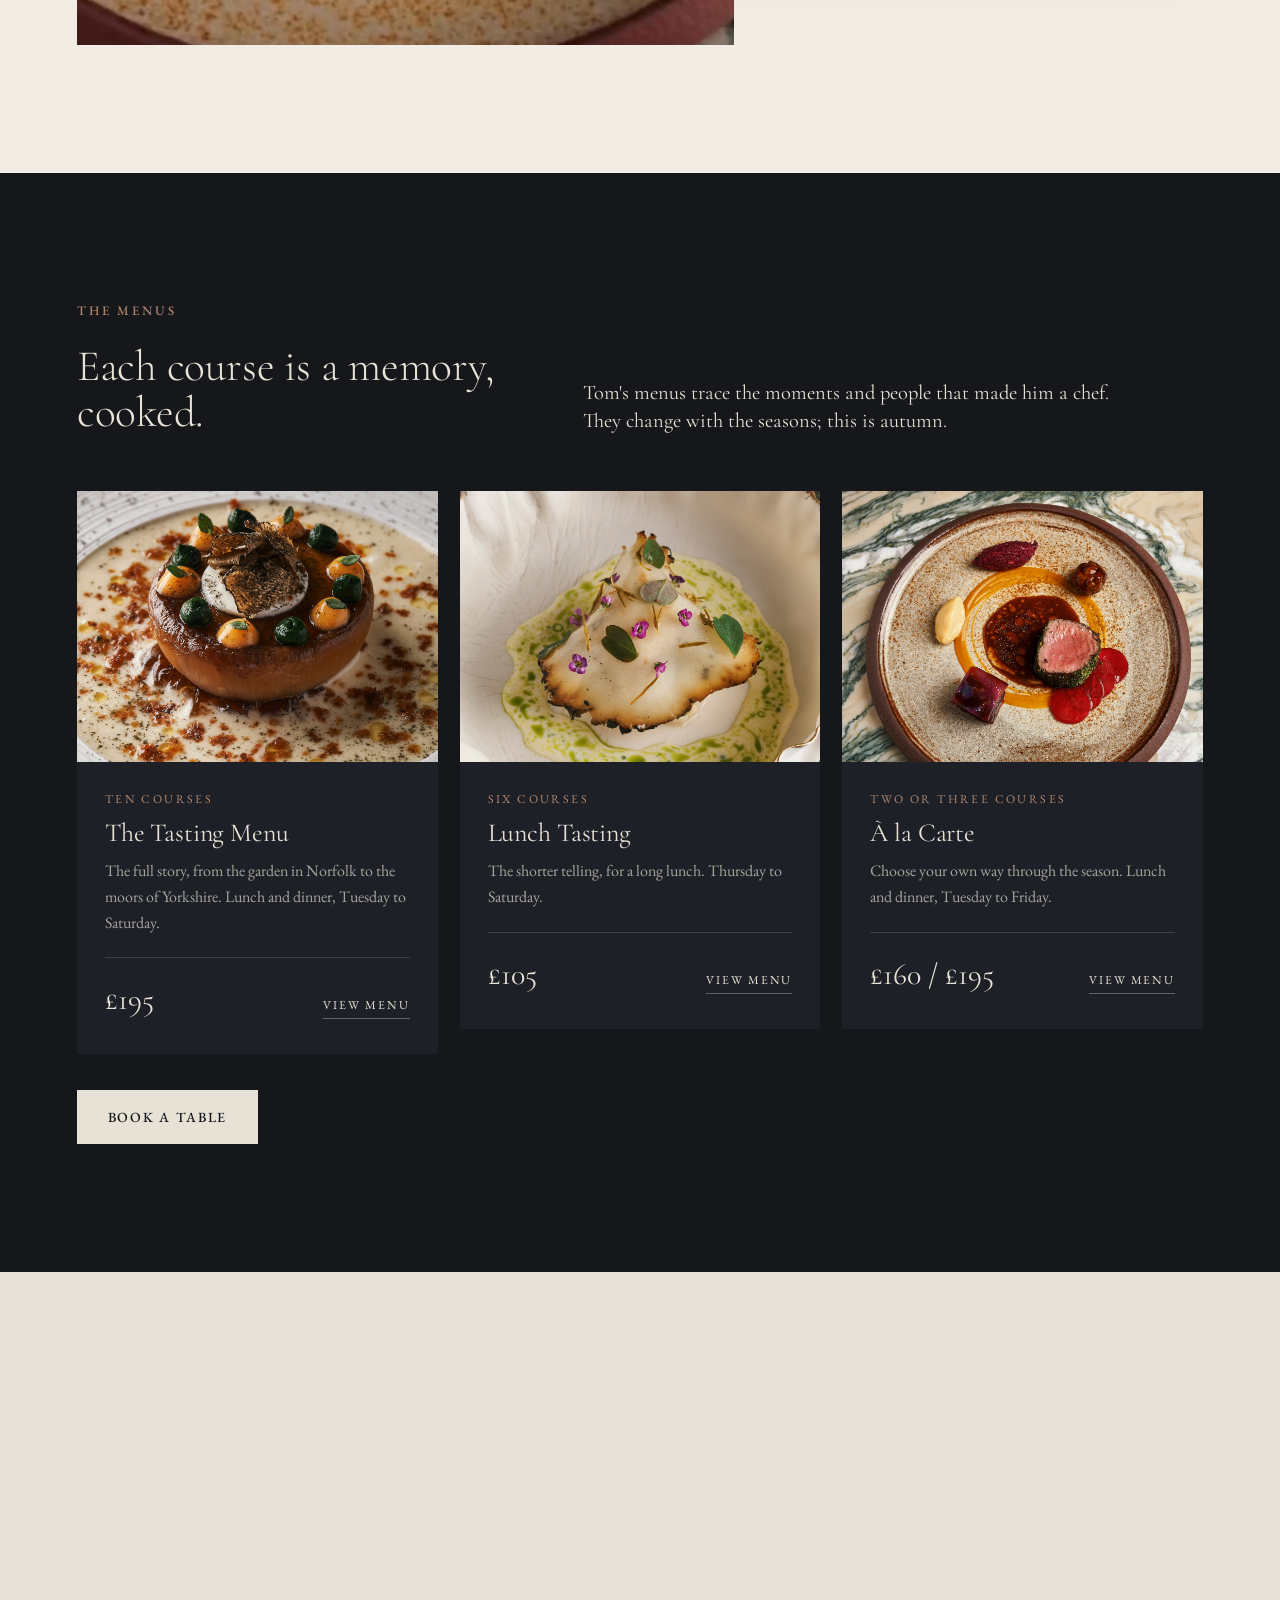
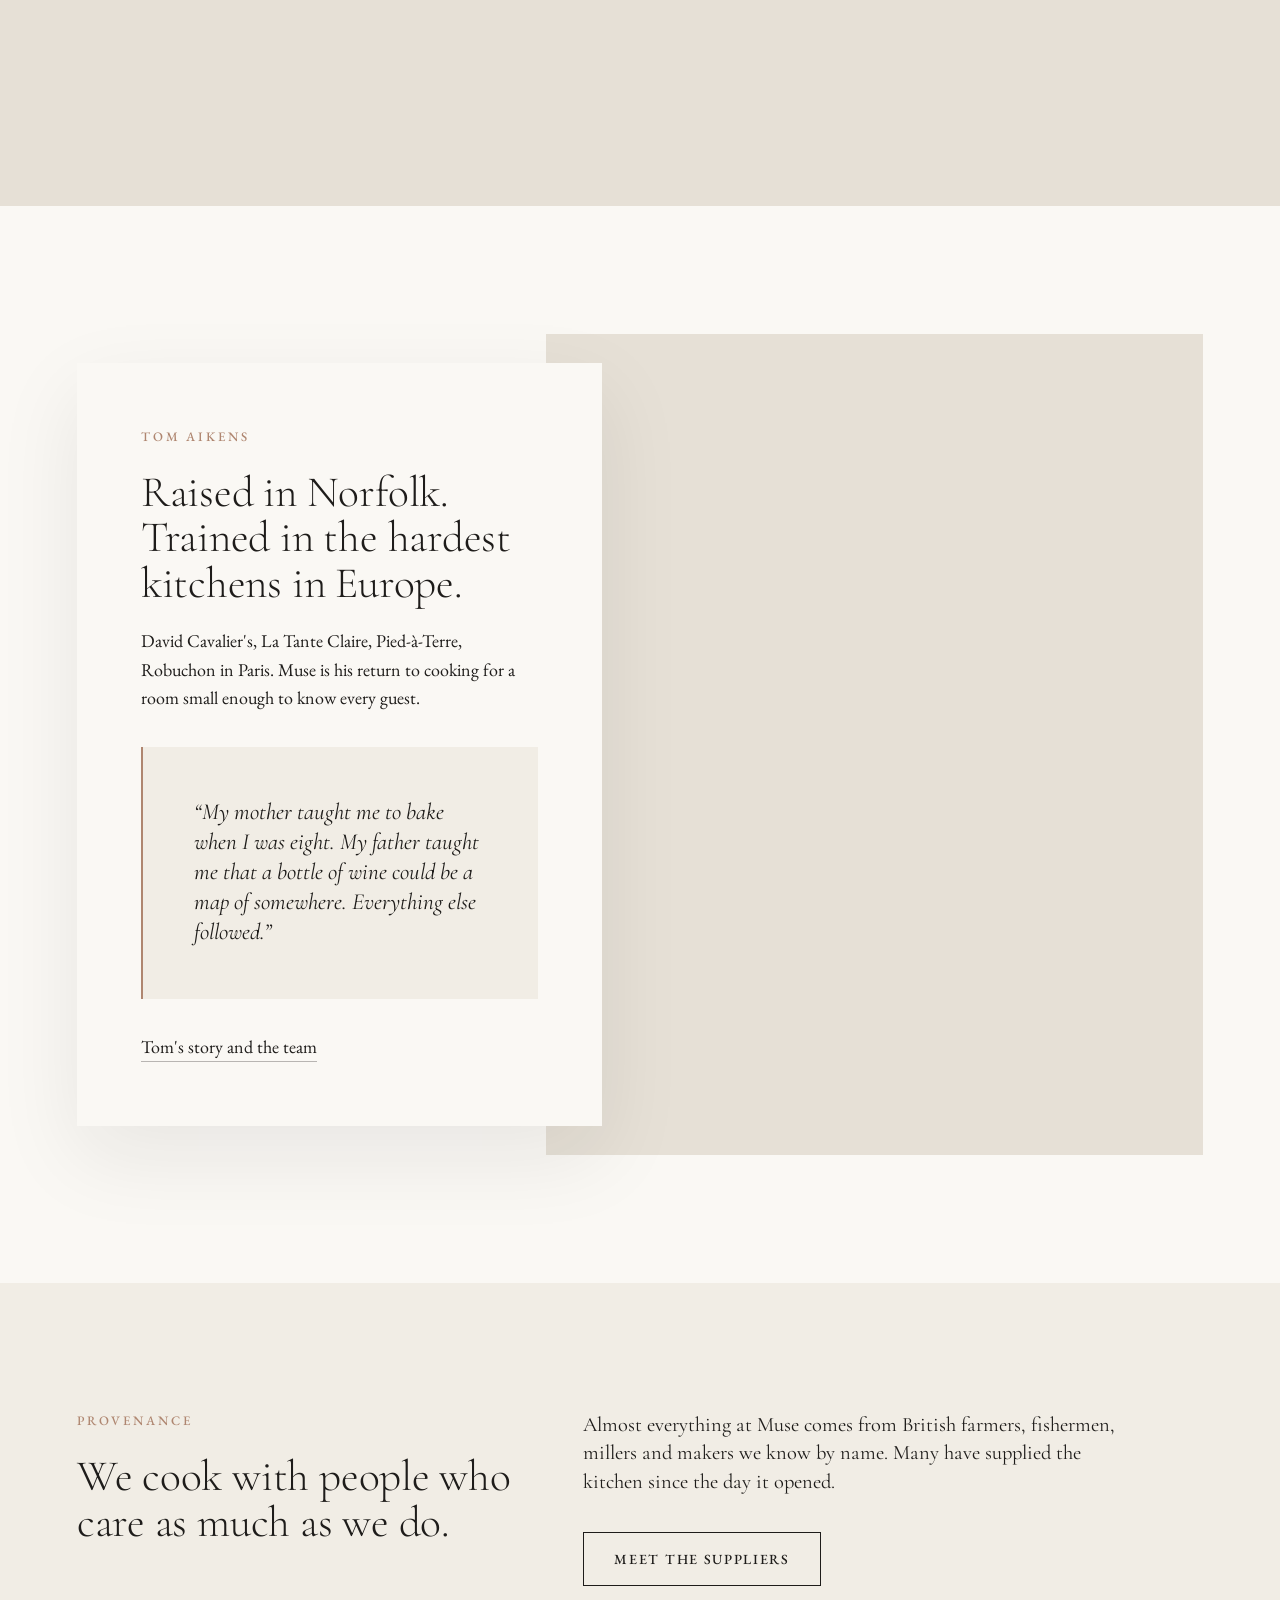
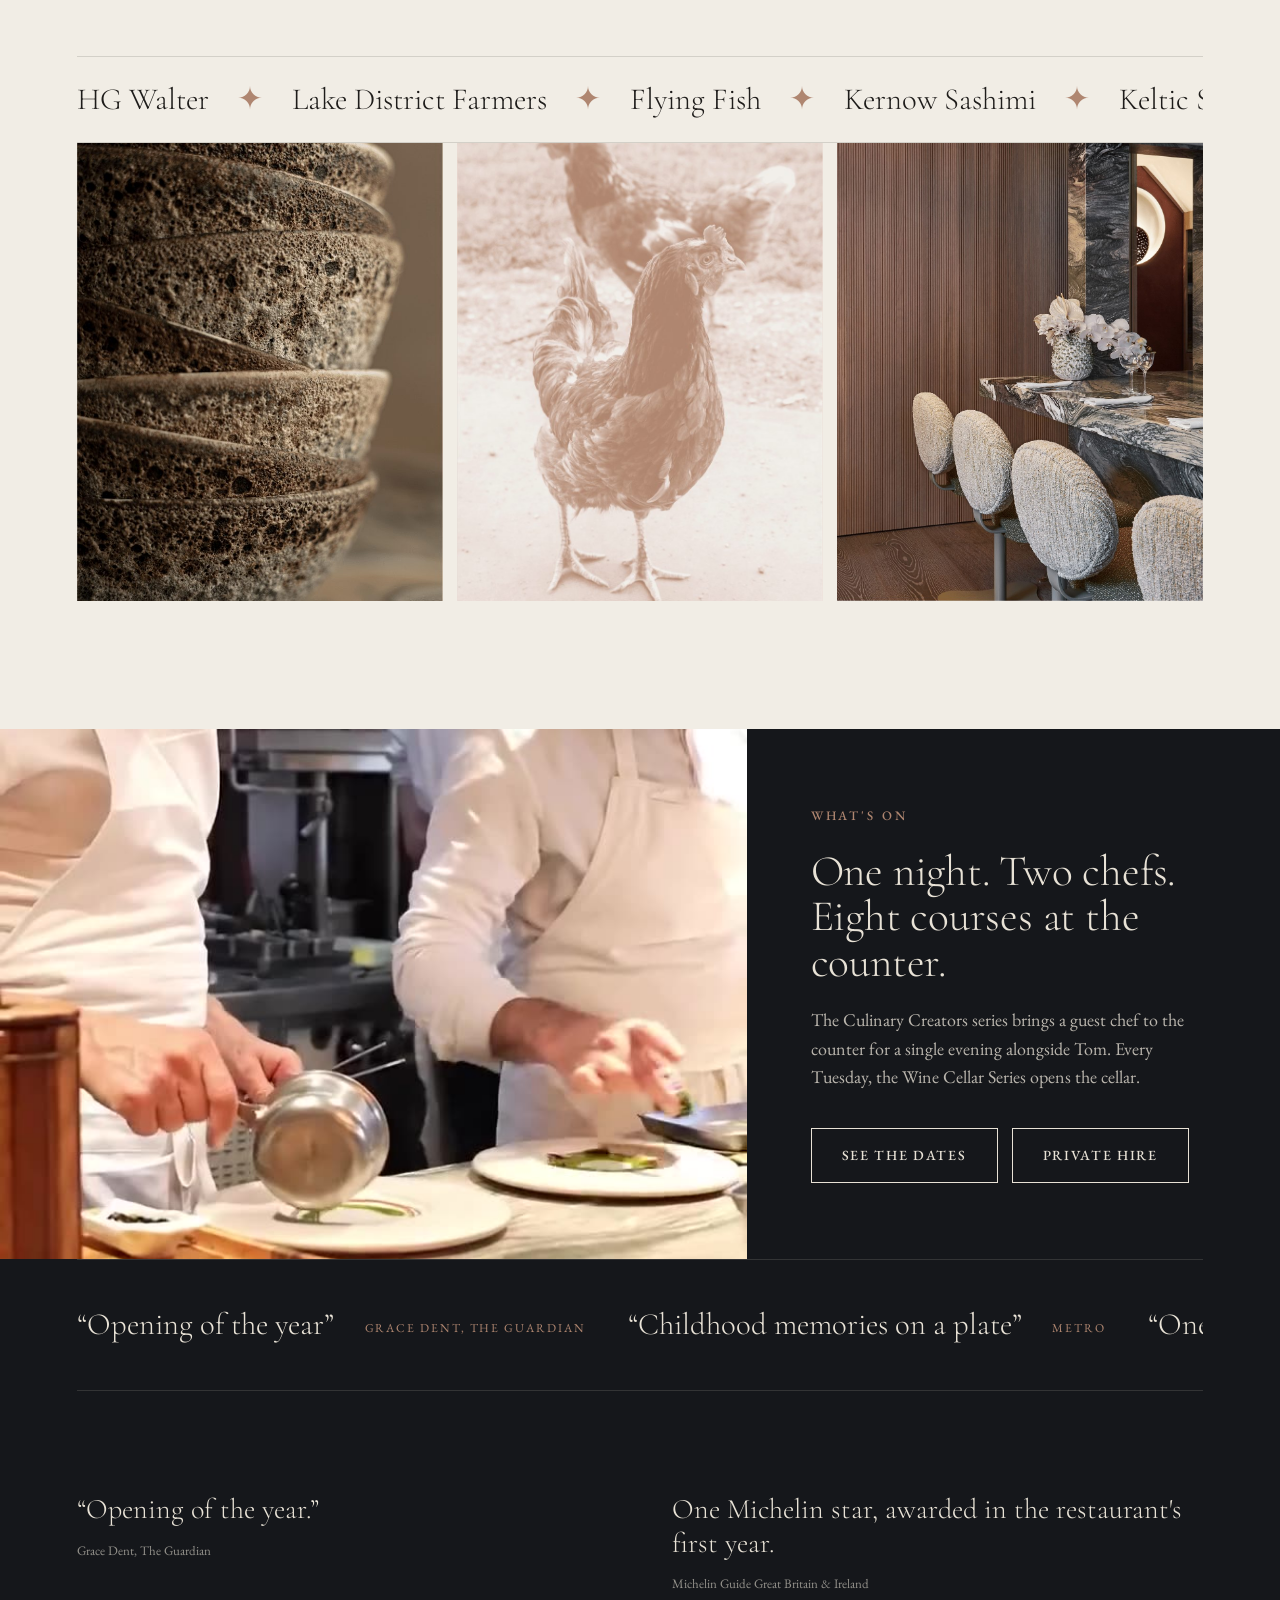
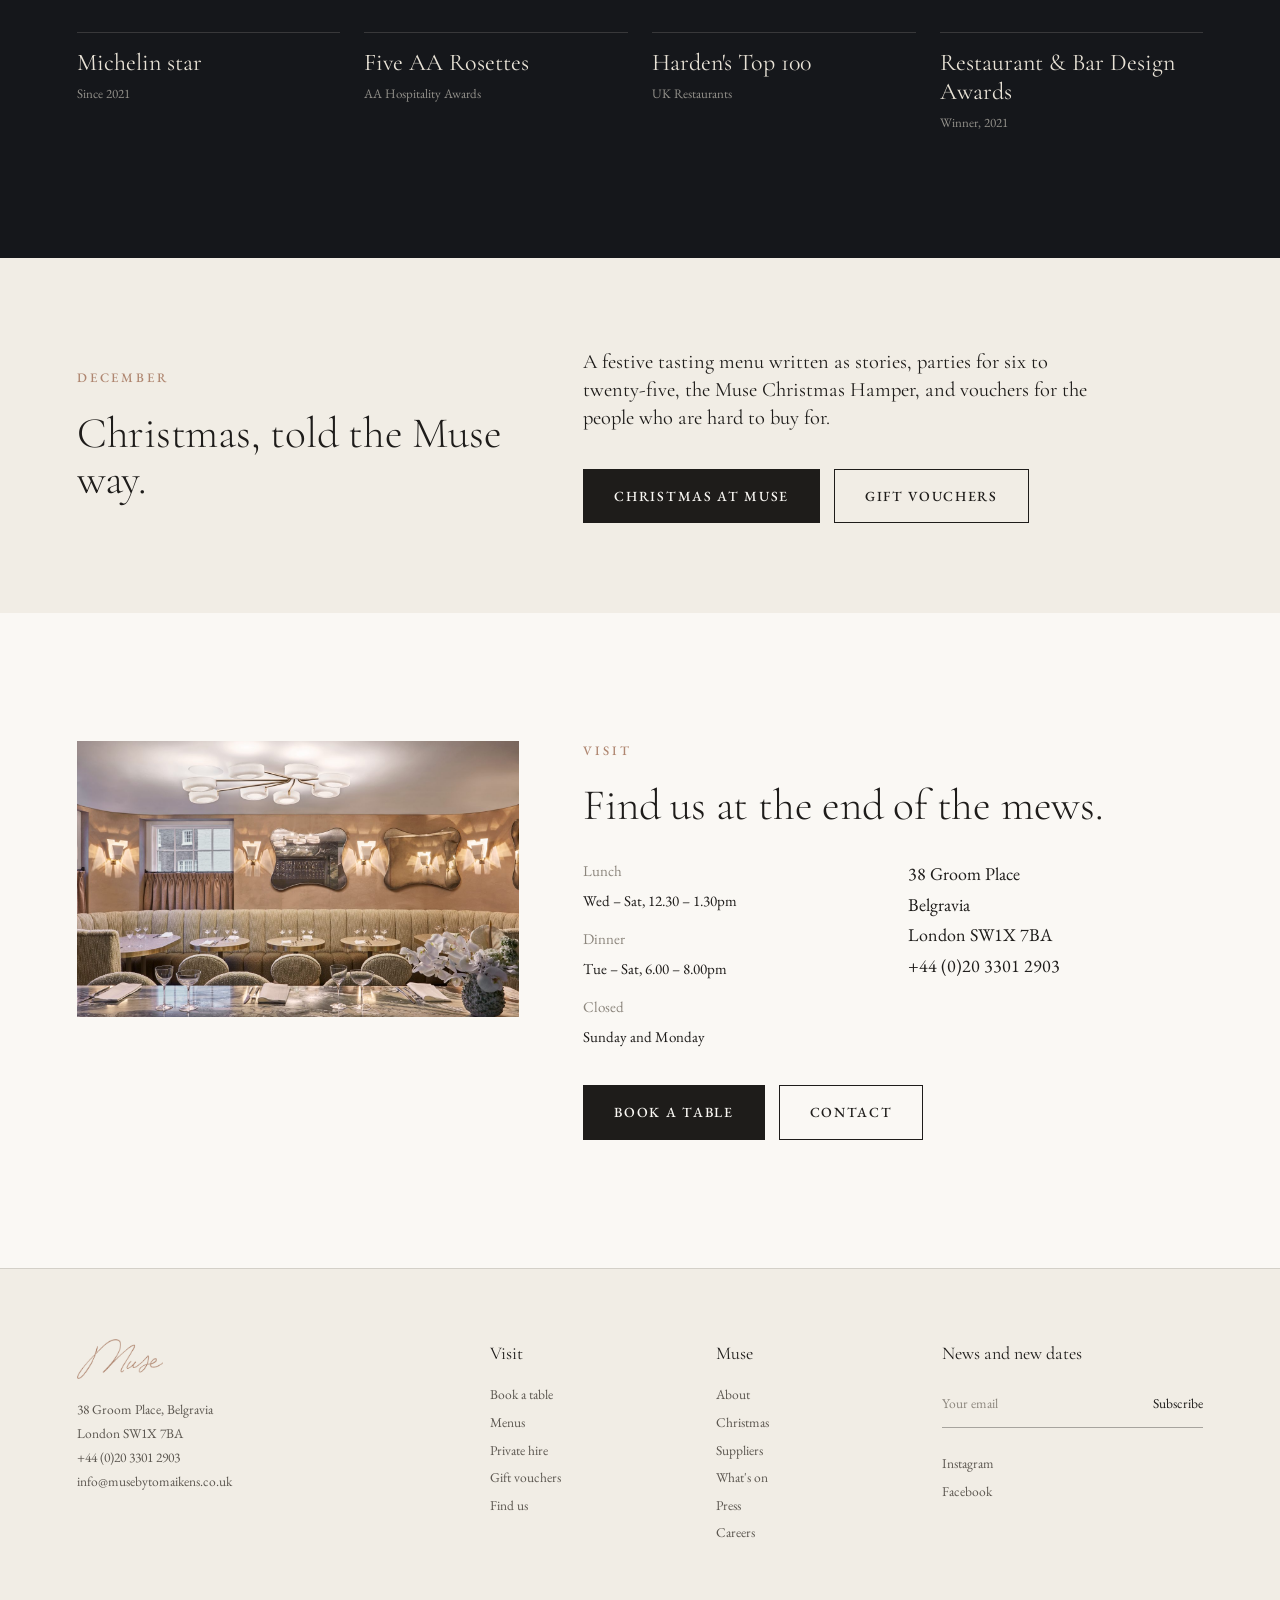
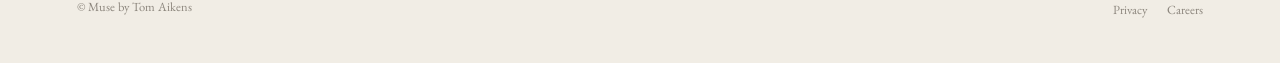
==== commit 59e15430: "Ensure silent loops autoplay on mobile (iOS low-power fallback) Co-Authored-By: Claude Fable 5.1 <no" ====
--- a/index.html
+++ b/index.html
@@ -61,7 +61,7 @@
 <div class="hero-pin"><section class="hero" aria-label="Introduction">
   <div class="grain"></div>
   <img class="lady" id="lady" src="img/muse-lady.png" alt="" aria-hidden="true">
-  <div class="bg" id="herobg"><video id="herovid" muted loop playsinline preload="auto" poster="img/hero-poster.jpg" aria-hidden="true"><source src="img/hero.mp4" type="video/mp4"></video></div>
+  <div class="bg" id="herobg"><video id="herovid" muted loop playsinline autoplay webkit-playsinline preload="auto" poster="img/hero-poster.jpg" aria-hidden="true"><source src="img/hero.mp4" type="video/mp4"></video></div>
   <div class="hero-title" id="title">
     <h1 class="raw"><img src="img/logo.png" alt="Muse" class="script"></h1>
     <div class="by"><span class="by-pre">by</span> <span class="by-name">Tom Aikens</span><span class="by-place">Belgravia, London</span></div>
@@ -88,7 +88,7 @@
 
 <section id="house" class="tint">
   <div class="overlap">
-    <div class="ph big vid"><video muted loop playsinline autoplay preload="metadata" poster="img/kitchen-poster.jpg"><source src="img/kitchen.mp4" type="video/mp4"></video></div>
+    <div class="ph big vid"><video muted loop playsinline autoplay webkit-playsinline preload="auto" poster="img/kitchen-poster.jpg"><source src="img/kitchen.mp4" type="video/mp4"></video></div>
     <div class="text">
       <div class="chapter">The house</div>
       <h2>A Georgian mews, with room for twenty-five.</h2>
@@ -157,7 +157,7 @@
 </section>
 
 <section class="split" id="on">
-  <div class="ph vid"><video muted loop playsinline autoplay preload="metadata" poster="img/service-poster.jpg"><source src="img/service.mp4" type="video/mp4"></video></div>
+  <div class="ph vid"><video muted loop playsinline autoplay webkit-playsinline preload="auto" poster="img/service-poster.jpg"><source src="img/service.mp4" type="video/mp4"></video></div>
   <div class="panel">
     <div class="chapter">What's on</div>
     <h2>One night. Two chefs. Eight courses at the counter.</h2>
@@ -222,6 +222,6 @@
     <nav><a href="privacy.html">Privacy</a><a href="careers.html">Careers</a></nav>
   </div>
 </footer>
-<script src="js/site.js?v=21"></script>
+<script src="js/site.js?v=25"></script>
 </body>
 </html>
